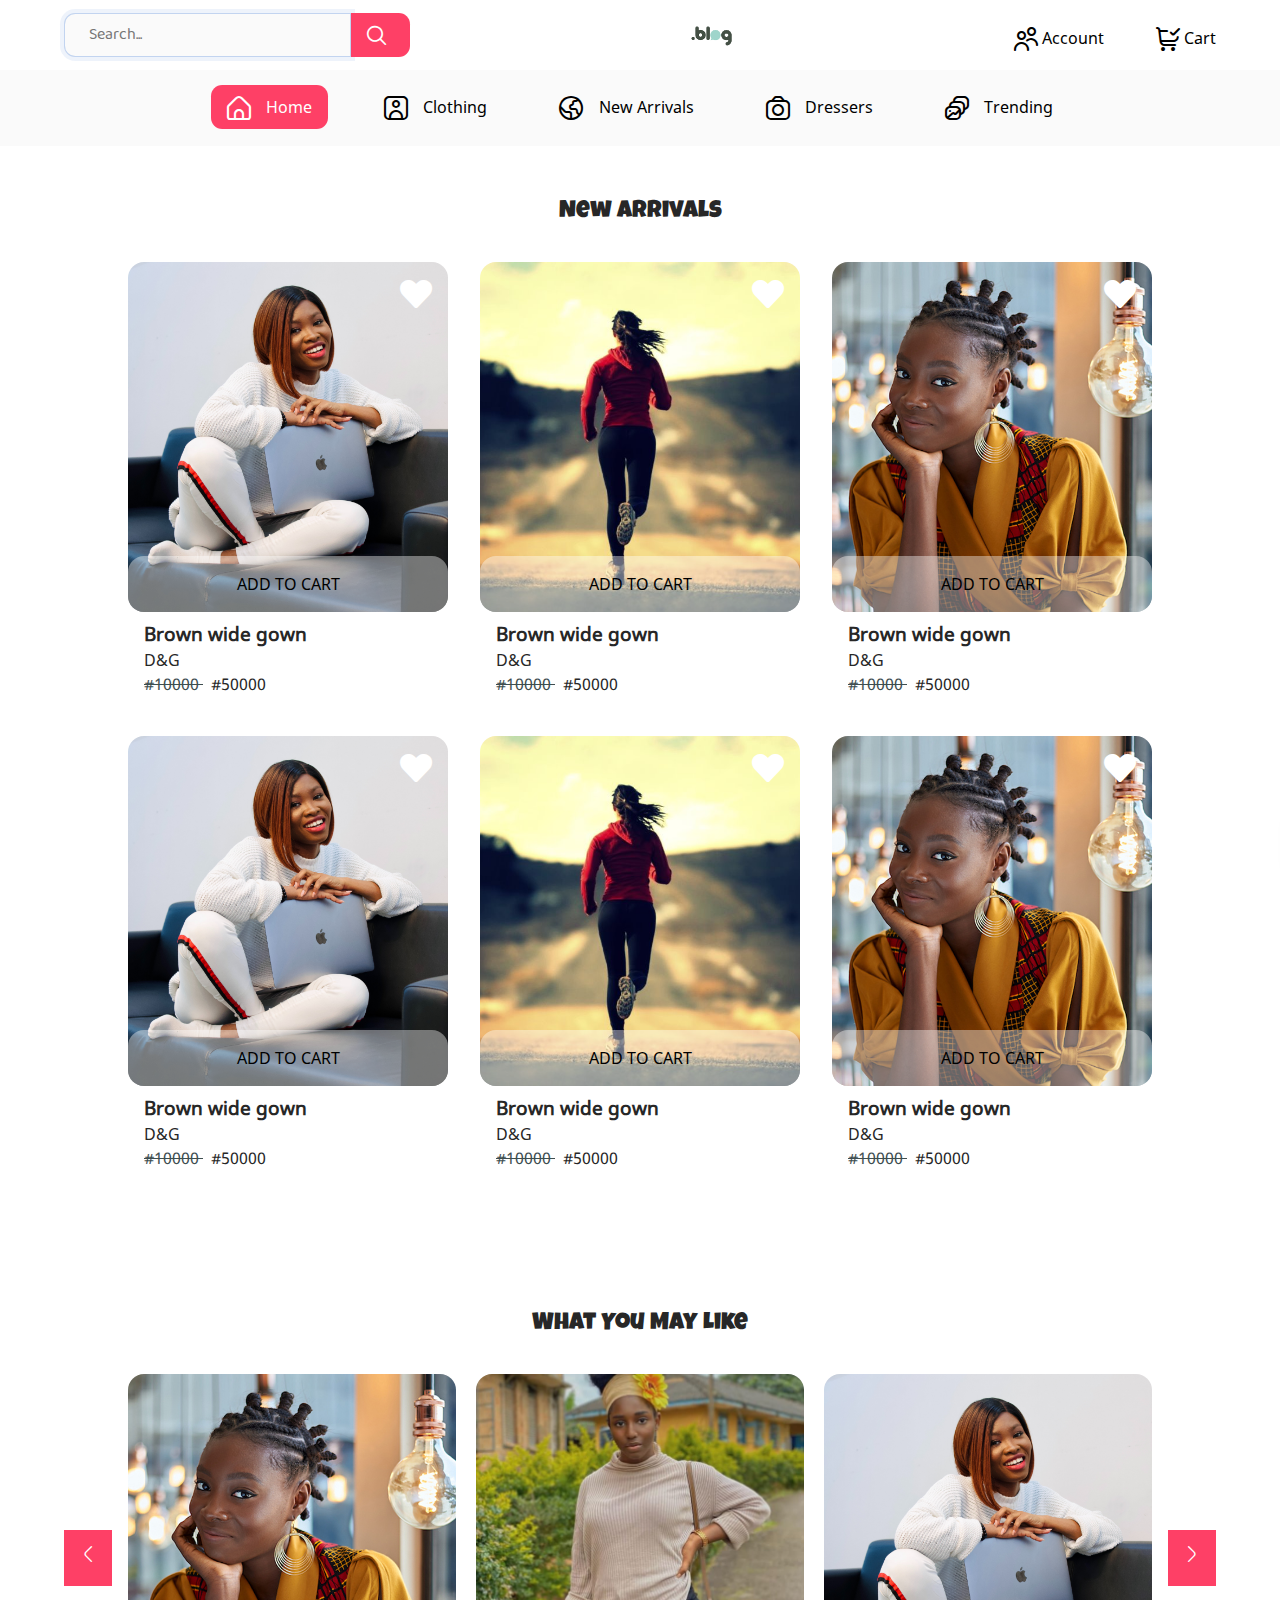
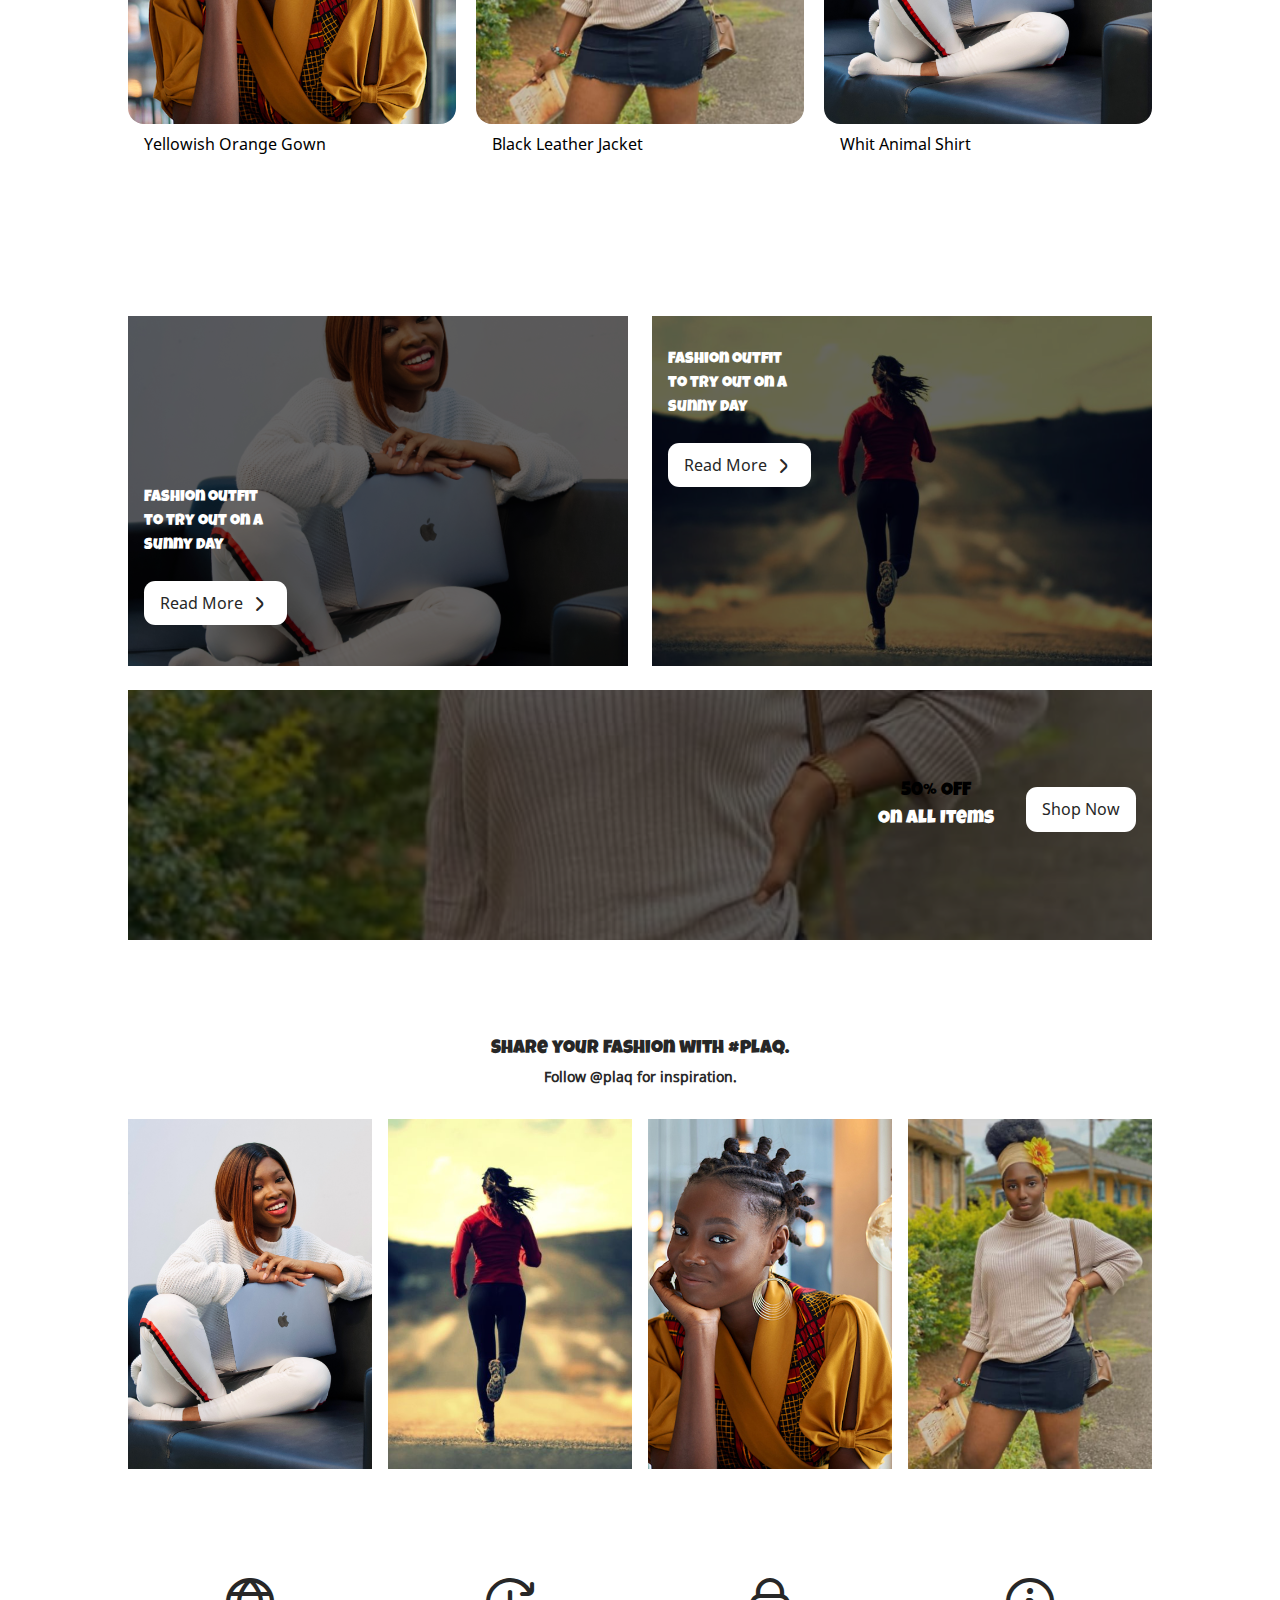
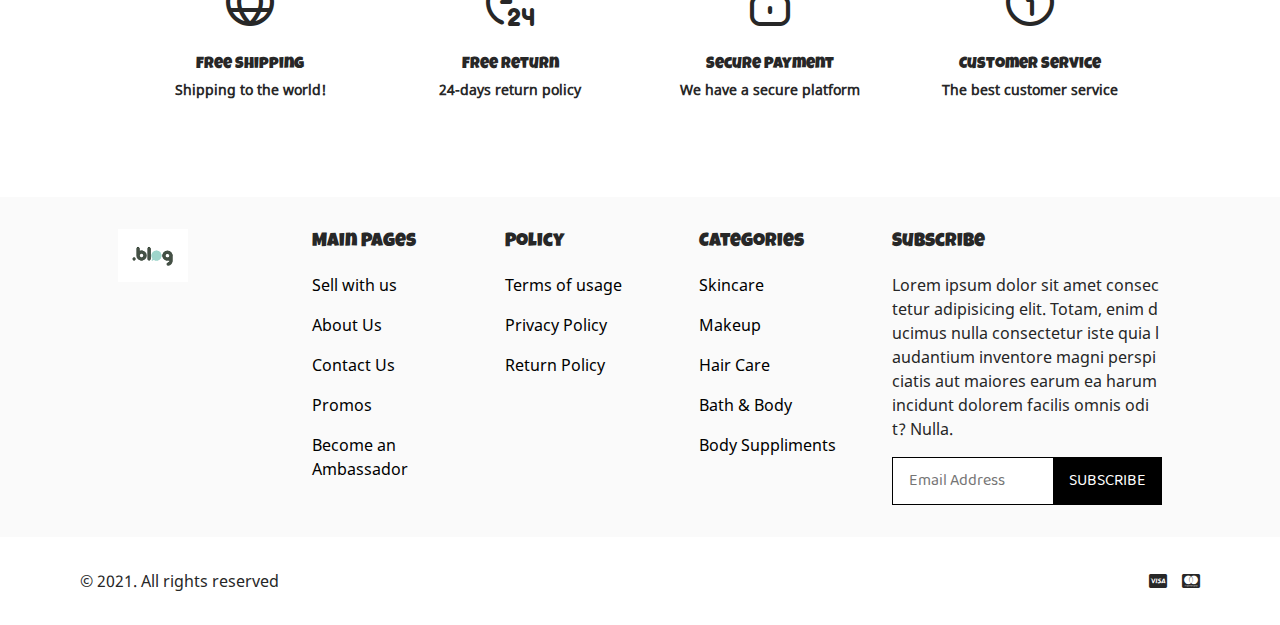
==== index.html @ 94a2403a "Initial commit" ====
<!DOCTYPE html>
<html lang="en">
<head>
    <meta charset="UTF-8">
    <meta http-equiv="X-UA-Compatible" content="IE=edge">
    <meta name="viewport" content="width=device-width, initial-scale=1.0">
    <meta name="description" content="Plaq E-Commerce Template">
    <meta name="author" content="Wisdom Ojimah">
    <title>Plaq | Home</title>
    <link rel="shortcut icon" href="assets/img/logo.png" type="image/x-icon">

    <!-- Preload stylesheets and scripts -->
    <link rel="preload" href="assets/css/main.css" as="style">
    <link rel="preload" href="assets/css/style.css" as="style">
    <link rel="preload" href="assets/css/fonts.css" as="style">
    <link rel="preload" href="assets/icons/uicons.css" as="style">
    <link rel="preload" href="assets/icons/all.min.css" as="style">
    <link rel="preload" href="assets/js/main.js" as="script">


    <!-- Actual stylehseet -->
    <link rel="stylesheet" href="assets/css/main.css">

</head>
<body class="bg-white">

    <!-- Header Section -->
    <header class="flex flex-column sticky bg-white">

        <div class="top-header flex justify-between align-center bg-white">

            <form class="search-container absolute flex" action="GET">

                <input class="search-input input-focus bg-light-grey" type="text" placeholder="Search..." name="search" autofocus>

                <button class="search-btn white submit-btn" type="submit" aria-label="Search button">
                    <i class="fr fi-rr-search relative"></i>
                </button>

            </form>

            <img class="logo" src="assets/img/logo.png" alt="Logo" width="70" height="auto">

            <div>

                <a class="top-nav-link-icon" href="account.html" aria-label="Login to one's account">
                    <i class="fr fi-rr-users relative"></i>
                    Account
                </a>

                <a href="cart.html" aria-label="Check what is in cart">
                    <i class="fr fi-rr-shopping-cart-check relative"></i>
                    Cart
                </a>

            </div>

        </div>

        <div class="nav-content-container flex flex-column relative bg-light-grey">

            <div class="nav-togglers sticky flex align-center justify-between">

                <a class="search-toggle" href="javascript:void(0)" aria-label="Search bar toggler">
                    <i class="fr fi-rr-search relative"></i>
                </a>

                <a class="nav-toggle-btn" href="javascript:void(0)" aria-label="navbar toggler">
                    <span class="nav-toggle relative"></span>
                </a>

            </div>

            <div class="nav-content bg-white fixed">
            
                <nav>

                    <ul class="nav-links flex flex-column">

                        <li class="nav-item">
                            <a class="nav-link active border-7 btn" href="">
                                <i class="fr fi-rr-home relative nav-link-icon"></i>
                                Home
                            </a>
                        </li>

                        <li class="nav-item">
                            <a class="nav-link border-7 btn" href="">
                                <i class="fr fi-rr-portrait relative nav-link-icon"></i>
                                Clothing
                            </a>
                        </li>


                        <li class="nav-item">
                            <a class="nav-link border-7 btn" href="">
                                <i class="fr fi-rr-world relative nav-link-icon"></i>
                                New Arrivals
                            </a>
                        </li>

                        <li class="nav-item">
                            <a class="nav-link border-7 btn" href="">
                                <i class="fr fi-rr-camera relative nav-link-icon"></i>
                                Dressers
                            </a>
                        </li>

                        <li class="nav-item">
                            <a class="nav-link border-7 btn" href="">
                                <i class="fr fi-rr-gallery relative nav-link-icon"></i>
                                Trending
                            </a>
                        </li>

                    </ul>

                </nav>

            </div>

        </div>

    </header>


    <main>

        <!-- New Arrivals -->
        <section class="new-arivals container">

            <h2 class="text-center header">
                New Arrivals
            </h2>

            <div class="new-arrivals-grid grid">

                <div class="arrivals relative">

                    <div>
                        <i class="fas fa-heart arrivals-heart absolute white"></i>
                        <img class="arrivals-image border-1" src="assets/img/faq-image.png" alt="Arrivals" width="100%" height="350">
                    </div>

                    <div class="transparent-white absolute text-center border-1 arrivals-add-to-cart">
                        <a href="">
                            ADD TO CART
                        </a>
                    </div>

                    <div class="arrivals-text">

                        <h3>
                            Brown wide gown
                        </h3>

                        <p>
                            D&G
                        </p>

                        <P>
                            <span class="old-price">
                                #10000
                            </span>
                            #50000
                        </P>

                    </div>

                </div>

                <div class="arrivals relative">

                    <div>
                        <i class="fas fa-heart arrivals-heart absolute white"></i>
                        <img class="arrivals-image border-1" src="assets/img/jogging-800.jpg" alt="Arrivals" width="100%" height="350">
                    </div>

                    <div class="transparent-white absolute text-center border-1 arrivals-add-to-cart">
                        <a href="">
                            ADD TO CART
                        </a>
                    </div>

                    <div class="arrivals-text">

                        <h3>
                            Brown wide gown
                        </h3>

                        <p>
                            D&G
                        </p>

                        <P>
                            <span class="old-price">
                                #10000
                            </span>
                            #50000
                        </P>

                    </div>

                </div>

                <div class="arrivals relative">

                    <div>
                        <i class="fas fa-heart arrivals-heart absolute white"></i>
                        <img class="arrivals-image border-1" src="assets/img/slideshow.jpg" alt="Arrivals" width="100%" height="350">
                    </div>

                    <div class="transparent-white absolute text-center border-1 arrivals-add-to-cart">
                        <a href="">
                            ADD TO CART
                        </a>
                    </div>

                    <div class="arrivals-text">

                        <h3>
                            Brown wide gown
                        </h3>

                        <p>
                            D&G
                        </p>

                        <P>
                            <span class="old-price">
                                #10000
                            </span>
                            #50000
                        </P>

                    </div>

                </div>

                <div class="arrivals relative">

                    <div>
                        <i class="fas fa-heart arrivals-heart absolute white"></i>
                        <img class="arrivals-image border-1" src="assets/img/faq-image.png" alt="Arrivals" width="100%" height="350">
                    </div>

                    <div class="transparent-white absolute text-center border-1 arrivals-add-to-cart">
                        <a href="">
                            ADD TO CART
                        </a>
                    </div>

                    <div class="arrivals-text">

                        <h3>
                            Brown wide gown
                        </h3>

                        <p>
                            D&G
                        </p>

                        <P>
                            <span class="old-price">
                                #10000
                            </span>
                            #50000
                        </P>

                    </div>

                </div>

                <div class="arrivals relative">

                    <div>
                        <i class="fas fa-heart arrivals-heart absolute white"></i>
                        <img class="arrivals-image border-1" src="assets/img/jogging-800.jpg" alt="Arrivals" width="100%" height="350">
                    </div>

                    <div class="transparent-white absolute text-center border-1 arrivals-add-to-cart">
                        <a href="">
                            ADD TO CART
                        </a>
                    </div>

                    <div class="arrivals-text">

                        <h3>
                            Brown wide gown
                        </h3>

                        <p>
                            D&G
                        </p>

                        <P>
                            <span class="old-price">
                                #10000
                            </span>
                            #50000
                        </P>

                    </div>

                </div>

                <div class="arrivals relative">

                    <div>
                        <i class="fas fa-heart arrivals-heart absolute white"></i>
                        <img class="arrivals-image border-1" src="assets/img/slideshow.jpg" alt="Arrivals" width="100%" height="350">
                    </div>

                    <div class="transparent-white absolute text-center border-1 arrivals-add-to-cart">
                        <a href="">
                            ADD TO CART
                        </a>
                    </div>

                    <div class="arrivals-text">

                        <h3>
                            Brown wide gown
                        </h3>

                        <p>
                            D&G
                        </p>

                        <P>
                            <span class="old-price">
                                #10000
                            </span>
                            #50000
                        </P>

                    </div>

                </div>

            </div>

        </section>


        <!-- What You May Like -->
        <section class="what-you-may-like-container relative">

            <button class="what-you-like-btn absolute left active" aria-label="What you may like scroll buttons">
                <i class="fi fi-rr-angle-left"></i>
            </button>

            <button class="what-you-like-btn absolute right active" aria-label="What you may like scroll buttons">
                <i class="fi fi-rr-angle-right"></i>
            </button>

            <div class="what-you-like">


                <h2 class="text-center header">
                    What You May Like
                </h2>


                <div class="what-you-like-grid flex justify-between align-center">

                    <div class="what-you-like-card">

                        <img class="what-you-may-like-image border-1" src="assets/img/slideshow.jpg" alt="What you may like" width="100%" height="350">
                        
                        <p>
                            <a href="">
                                Yellowish Orange Gown
                            </a>
                        </p>

                    </div>

                    <div class="what-you-like-card">

                        <img class="what-you-may-like-image border-1" src="assets/img/122897147_787767158684970_9108500850034584037_n.jpg" alt="What you may like" width="100%" height="350">
                        
                        <p>
                            <a href="">
                                Black Leather Jacket
                            </a>
                        </p>

                    </div>

                    <div class="what-you-like-card">

                        <img class="what-you-may-like-image border-1" src="assets/img/faq-image.png" alt="What you may like" width="100%" height="350">
                        
                        <p>
                            <a href="">
                                Whit Animal Shirt
                            </a>
                        </p>

                    </div>

                    <div class="what-you-like-card">

                        <img class="what-you-may-like-image border-1" src="assets/img/jogging-800.jpg" alt="What you may like" width="100%" height="350">
                        
                        <p>
                            <a href="">
                                Yellow Check Gown
                            </a>
                        </p>

                    </div>

                    <div class="what-you-like-card">

                        <img class="what-you-may-like-image border-1" src="assets/img/slideshow.jpg" alt="What you may like" width="100%" height="350">
                        
                        <p>
                            <a href="">
                                Yellowish Orange Gown
                            </a>
                        </p>

                    </div>

                    <div class="what-you-like-card">

                        <img class="what-you-may-like-image border-1" src="assets/img/122897147_787767158684970_9108500850034584037_n.jpg" alt="What you may like" width="100%" height="350">
                        
                        <p>
                            <a href="">
                                Black Leather Jacket
                            </a>
                        </p>

                    </div>

                    <div class="what-you-like-card">

                        <img class="what-you-may-like-image border-1" src="assets/img/faq-image.png" alt="What you may like" width="100%" height="350">
                        
                        <p>
                            <a href="">
                                Whit Animal Shirt
                            </a>
                        </p>

                    </div>

                    <div class="what-you-like-card">

                        <img class="what-you-may-like-image border-1" src="assets/img/jogging-800.jpg" alt="What you may like" width="100%" height="350">
                        
                        <p>
                            <a href="">
                                Yellow Check Gown
                            </a>
                        </p>

                    </div>

                </div>

            </div>


        </section>


        <!-- Fashion Outfit -->
        <section class="fashion-outfit container grid">

            <div class="fashion-outfit-one relative">

                <div class="fashion-outfit-text-one absolute">

                    <h4 class="header white">
                        Fashion outfit <br>
                        to try out on a <br>
                        sunny day
                    </h4>

                    <p>
                        <a class="bg-white btn border-7" href="">
                            Read More <i class="fr fi-rr-angle-small-right relative"></i>
                        </a>
                    </p>

                </div>

            </div>

            <div class="fashion-outfit-two relative">

                <div class="fashion-outfit-text-two absolute">

                    <h4 class="header white">
                        Fashion outfit <br>
                        to try out on a <br>
                        sunny day
                    </h4>

                    <p>
                        <a class="bg-white btn border-7" href="">
                            Read More <i class="fr fi-rr-angle-small-right relative"></i>
                        </a>
                    </p>

                </div>

            </div>

            <div class="fashion-outfit-three relative">

                <div class="fashion-outfit-text-three absolute flex align-center justify-between">

                    <h3 class="header text-center">
                        50% OFF <br>
                        <span class="white">
                            On All Items
                        </span>
                    </h3>

                    <p>
                        <a class="bg-white btn border-7" href="">
                            Shop Now
                        </a>
                    </p>

                </div>

            </div>

        </section>

        <!-- Share Fashion With Plaq -->
        <section class="share-fashion container">

            <h3 class="text-center header">
                Share your fashion with #plaq.
            </h3>
            <p class="text-center sub-header">
                Follow @plaq for inspiration.
            </p>

            <div class="share-fashion-grid grid">

                <img class="share-fashion-image" src="assets/img/faq-image.png" alt="Share Fashion" width="100%" height="350">

                <img class="share-fashion-image" src="assets/img/jogging-800.jpg" alt="Share Fashion" width="100%" height="350">

                <img class="share-fashion-image" src="assets/img/slideshow.jpg" alt="Share Fashion" width="100%" height="350">

                <img class="share-fashion-image" src="assets/img/122897147_787767158684970_9108500850034584037_n.jpg" alt="Share Fashion" width="100%" height="350">

            </div>

        </section>


        <!-- Service Features -->
        <section class="service-features-grid container place-center grid">

            <div class="text-center">

                <i class="fr fi-rr-globe service-feature-icon relative"></i>
                <h4 class="text-center header">
                    Free Shipping
                </h4>
                <p class="sub-header">
                    Shipping to the world!
                </p>

            </div>

            <div class="text-center">

                <i class="fr fi-rr-time-twenty-four service-feature-icon relative"></i>
                <h4 class="text-center header">
                    Free Return
                </h4>
                <p class="sub-header">
                    24-days return policy
                </p>

            </div>

            <div class="text-center">

                <i class="fr fi-rr-lock service-feature-icon relative"></i>
                <h4 class="text-center header">
                    Secure Payment
                </h4>
                <p class="sub-header">
                    We have a secure platform
                </p>

            </div>

            <div class="text-center">

                <i class="fr fi-rr-info service-feature-icon relative"></i>
                <h4 class="text-center header">
                    Customer Service
                </h4>
                <p class="sub-header">
                    The best customer service
                </p>

            </div>

        </section>

    </main>


    <!-- Footer -->
    <footer class="bg-light-grey">

        <div class="footer-container grid justify-between">

            <img class="logo" src="assets/img/logo.png" alt="Logo" width="70" height="auto">

            <div>

                <h3 class="header footer-header">
                    Main Pages
                </h3>

                <a class="footer-links" href="">
                    Sell with us
                </a>

                <a class="footer-links" href="">
                    About Us
                </a>

                <a class="footer-links" href="">
                    Contact Us
                </a>

                <a class="footer-links" href="">
                    Promos
                </a>

                <a class="footer-links" href="">
                    Become an Ambassador
                </a>

            </div>

            <div>

                <h3 class="header footer-header">
                    Policy
                </h3>

                <a class="footer-links" href="">
                    Terms of usage
                </a>

                <a class="footer-links" href="">
                    Privacy Policy
                </a>

                <a class="footer-links" href="">
                    Return Policy
                </a>

            </div>

            <div>

                <h3 class="header footer-header">
                    Categories
                </h3>

                <a class="footer-links" href="">
                    Skincare
                </a>

                <a class="footer-links" href="">
                    Makeup
                </a>

                <a class="footer-links" href="">
                    Hair Care
                </a>

                <a class="footer-links" href="">
                    Bath & Body
                </a>

                <a class="footer-links" href="">
                    Body Suppliments
                </a>

            </div>

            <div class="subscribe-to-news-letter">

                <h3 class="header footer-header">
                    Subscribe
                </h3>

                <p class="footer-text">
                    Lorem ipsum dolor sit amet consectetur adipisicing elit. Totam, enim ducimus nulla consectetur iste quia laudantium inventore magni perspiciatis aut maiores earum ea harum incidunt dolorem facilis omnis odit? Nulla.
                </p>

                <form class="flex" action="" method="get">

                    <input class="footer-form-input btn bg-white" type="email" placeholder="Email Address">

                    <button class="footer-submit-btn white btn" type="submit">
                        SUBSCRIBE
                    </button>

                </form>

            </div>

        </div>

        <div class="copyright bg-white flex justify-between align-center">

            <span>
                &copy; 2021. All rights reserved
            </span>

            <span>
                <i class="fab fa-cc-visa nav-link-icon"></i>
                <i class="fab fa-cc-mastercard"></i>
            </span>

        </div>

    </footer>


    <a class="to-top btn bg-white fixed border-7" href="javascript:void(0)" aria-label="Scroll to top button">
        <i class="fr fi-rr-angle-up"></i>
    </a>


     <!-- Stylesheets and scripts -->
    <link rel="stylesheet" href="assets/css/style.css">
    <link rel="stylesheet" href="assets/css/fonts.css">
    <link rel="stylesheet" href="assets/icons/uicons.css">
    <link rel="stylesheet" href="assets/icons/all.min.css">

    <script src="assets/js/main.js" defer></script>

</body>
</html>
---- assets/css/main.css ----
:root {
    --main-black: #272727;
    --black: #000000;
    --white: #ffffff;
    --light-grey: #fAfAfA;
    --luckiest-guy: 'Luckiest Guy';
    --noto-sans: 'Noto Sans';
    --baloo-2: 'Baloo 2';
    --transparent-white: rgba(255, 255, 255, .4)
}

*,
::before,
::after,
h1,
h2,
h3,
h4,
h5,
h6 {
    margin: 0;
    line-height: 1.5;
}

*,
::before,
::after,
.footer-text,
.arrivals-text p {
    padding: 0;
    scroll-behavior: smooth;
}

body {
    font-family: var(--noto-sans);
    font-size: 100%;
    font-weight: 300;
    -webkit-font-smoothing: antialiased;
}

header {
    top: 0;
}

header a:not(.active):not(.search-toggle):hover,
.footer-links:hover {
    color: #fe4066;
}

a {
    text-decoration: none;
    font-weight: 500;
}

a,
.fashion-outfit-three .header {
    color: var(--black);
}

p {
    padding-top: .5rem;
    word-break: break-all;
}

img {
    -o-object-fit: cover;
    -o-object-position: center;
    object-fit: cover;
    object-position: center;
}

input,
button,
textarea {
    border: none;
    outline: none;
    font-family: var(--baloo-2);
    font-size: 100%;
}

button {
    cursor: pointer;
}

.footer-container,
.nav-content,
.copyright {
    padding: 2rem 1rem;
}

.logo {
    width: 70px;
}

.btn {
    padding: .7rem 1rem;
}

.input-focus:focus {
    border: 1px solid rgba(138 173 229 / 50%);
    box-shadow: 0px 0px 0px 4px rgb(138 173 229 / 15%);
}

.fr {
    top: .8vh;
    font-size: 1.5rem;
}

.header {
    font-family: var(--luckiest-guy);
    font-weight: 100;
}

.sticky {
    position: -webkit-sticky;
    position: sticky;
    z-index: 1024;
}

.relative {
    position: relative;
}

.fixed {
    position: fixed;
}

.absolute,
.nav-toggle::before,
.nav-toggle::after {
    position: absolute;
}

.flex {
    display: flex;
}

.grid {
    display: grid;
}

.align-center {
    align-items: center;
}

.flex-column {
    flex-direction: column;
}

.justify-between {
    justify-content: space-between;
}

.place-center {
    place-items: center;
}

.text-center {
    text-align: center;
}

.border-7 {
    border-radius: .7rem;
}

.border-1,
.what-you-like-grid::-webkit-scrollbar-thumb,
.what-you-like-grid::-webkit-scrollbar-track {
    border-radius: 1rem;
}

.round {
    border-radius: 50%;
}

.bg-white {
    background-color: var(--white);
    color: var(--main-black);
}

.bg-light-grey,
.what-you-like-grid::-webkit-scrollbar-track {
    background-color: var(--light-grey);
}

.transparent-white {
    background-color: var(--transparent-white);
    color: var(--main-black);
}

.black {
    color: var(--main-black);
}

.white,
.active {
    color: var(--white);
}

.transparent-white-bg {
    background-color: var(--transparent-white);
    color: var(--main-black);
}

.old-price {
    color: #3e4e50;
    text-decoration: line-through;
    padding-right: .5rem;
}

.sub-header {
    padding-top: .1rem;
    font-size: .9rem;
    font-weight: 700;
}

.active,
.submit-btn,
.what-you-like-grid::-webkit-scrollbar-thumb {
    background-color: #fe4066;
}

.top-header,
.nav-togglers,
.arrivals-text {
    padding: .5rem 1rem;
}

.search-container {
    width: 90%;
    left: 6%;
    top: 5.7rem;
    transform: translateY(-10rem);
    z-index: 1024;
}

.show-search-container {
    transform: translateY(2.5rem);
}

.search-input {
    border-top-left-radius: .7rem;
    border-bottom-left-radius: .7rem;
    padding: .5rem 1.5rem;
}

.search-btn {
    border-top-right-radius: .7rem;
    border-bottom-right-radius: .7rem;
    padding: .5rem 1.5rem .5rem 1rem;
}

.search-btn .fr {
    top: .6vh;
    font-size: 1.2rem;
}

.top-nav-link-icon {
    margin-right: 1rem;
}

.nav-toggle-btn {
	padding: 1rem 0;
}

.nav-toggle,
.nav-toggle::before,
.nav-toggle::after {
    width: 40px;
    background-color: var(--main-black);
    height: 1px;
}

.nav-toggle,
.nav-toggle::before,
.nav-toggle::after,
.nav-link,
img,
.service-feature-icon,
.footer-links {
    display: block;
}

.nav-toggle::before,
.nav-toggle::after {
    content: '';
    width: 30px;
    left: 5px;
}

.nav-toggle::before {
    top: -.5rem;
}

.nav-toggle::after {
    top: .5rem;
}

.nav-toggle-close .nav-toggle {
    background-color: transparent;
}

.nav-toggle-close .nav-toggle::before,
.nav-toggle-close .nav-toggle::after {
    top: 0;
	left: 0;
    width: 40px;
    transform: rotate(45deg);
}

.nav-toggle-close .nav-toggle::before {
    transform: rotate(-45deg);
}

.nav-content {
    width: calc(80% - 2rem);
    height: 100vh;
    top: 7.6rem;
    transform-origin: 0 0;
    transform: translateX(-100%);
}

.nav-content,
.nav-toggle::before,
.nav-toggle::after,
.search-container,
.to-top {
    transition: .5s;
}

.nav-item {
    list-style-type: none;
}

.nav-item:not(:last-child),
.service-feature-icon,
.footer-links:not(:last-child),
.footer-header,
.footer-text {
    margin-bottom: 1rem;
}

.nav-link-icon {
    margin-right: .7rem;
}


.container {
    margin: 3rem 1rem 6rem 1rem;
}

.new-arrivals-grid,
.what-you-like-card,
.share-fashion-grid {
    margin-top: 2rem;
}

.new-arrivals-grid,
.what-you-like-card,
.share-fashion-grid {
    margin-bottom: 2rem;
}

.new-arrivals-grid {
    row-gap: 2rem;
}

.arrivals-heart {
    font-size: 2rem;
    right: 1rem;
    top: .5rem;
}

.arrivals-image,
.search-input,
.what-you-like-image,
.share-fashion-image,
.footer-form-input {
    width: 100%;
}

.arrivals-image,
.what-you-like-image,
.share-fashion-image {
    height: 350px;
}

.arrivals-add-to-cart {
    width: calc(100% - 2rem);
    bottom: calc(100% - 350px);
}

.what-you-like {
    width: 90%;
    margin: 10% auto;
}

.what-you-like-grid {
    gap: 5%;
    overflow: auto;
    scrollbar-width: thin;
    scrollbar-color: #fe4066 var(--light-grey);
    -ms-overflow-style: none;
}

.what-you-like-grid::-webkit-scrollbar {
    width: 1%;
    height: 15px;
}

.what-you-like-btn,
.arrivals-add-to-cart {
    padding: 1rem;
}

.what-you-like-btn {
    top: 14rem;
    z-index: 1;
}

.what-you-like-btn.right {
    right: 1.5%;
}

.what-you-like-btn.left {
    left: 1.5%;
}

.what-you-like-card {
    min-width: 100%;
}

.what-you-like-card p {
    padding-left: 1rem;
}

.fashion-outfit,
.share-fashion-grid,
.service-features-grid,
.footer-container {
    gap: 2rem;
}

.fashion-outfit-one {
    background-image: url(../img/faq-image.png);
}

.fashion-outfit-one,
.fashion-outfit-two,
.fashion-outfit-three {
    background-size: cover;
    background-position: center center;
    background-repeat: no-repeat;
    background-color: rgba(0, 0, 0, .6);
    background-blend-mode: multiply;
}

.fashion-outfit-one,
.fashion-outfit-two {
    height: 300px;
}

.fashion-outfit-text-one,
.fashion-outfit-text-two {
    bottom: 3rem;
    left: 1rem;
}

.fashion-outfit-text-one p,
.fashion-outfit-text-two p {
    margin-top: 1rem;
}

.fashion-outfit-two {
    background-image: url(../img/jogging-800.jpg);
}

.fashion-outfit-text-two {
    top: 2rem;
}

.fashion-outfit-three {
    height: 200px;
    background-image: url(../img/122897147_787767158684970_9108500850034584037_n.jpg);
}

.fashion-outfit-text-three {
    right: 1rem;
    top: 50%;
}

.fashion-outfit-three .header {
    margin-right: 2rem;
}

.service-feature-icon {
    font-size: 3rem;
}

.footer-form-input {
    border: 1px solid var(--black);
    border-right: none;
}

.footer-submit-btn {
    background-color: var(--black);
}

.footer-submit-btn:hover {
    background-color: #272727;
}

.to-top {
    right: 1rem;
    bottom: 2rem;
    box-shadow: 5px 6px 20px 0 rgba(0 0 0 / 20%);
    transform: translateX(150%);
    z-index: 1024;
}

.show-to-top,
.nav-content-show {
    transform: translateX(0);
}
---- assets/css/style.css ----
@media only screen and (min-width: 375px) {

    .container {
        margin-left: 1.5rem;
        margin-right: 1.5rem;
    }

    .top-header,
    .nav-togglers,
    .footer-container,
    .copyright {
        padding-left: 1.5rem;
        padding-right: 1.5rem;
    }

}

@media only screen and (min-width: 450px) {

    .nav-content {
        width: calc(70% - 2rem);
    }

    .container {
        margin-left: 2rem;
        margin-right: 2rem;
    }

    .top-header,
    .nav-togglers,
    .footer-container,
    .copyright {
        padding-left: 2rem;
        padding-right: 2rem;
    }

}

@media only screen and (min-width: 500px) {

    .nav-content {
        width: calc(65% - 2rem);
    }

    .container {
        margin-left: 2.5rem;
        margin-right: 2.5rem;
    }

    .service-features-grid {
        margin-left: 0;
        margin-right: 0;
        grid-template-columns: repeat(2, 1fr);
        row-gap: 2rem;
    }

    .top-header,
    .nav-togglers,
    .footer-container,
    .copyright {
        padding-left: 2.5rem;
        padding-right: 2.5rem;
    }

}

@media only screen and (min-width: 550px) {

    .nav-content {
        width: calc(60% - 2rem);
    }

    .container {
        margin-left: 3rem;
        margin-right: 3rem;
    }

    .top-header,
    .nav-togglers {
        padding-left: 3rem;
        padding-right: 3rem;
    }

}

@media only screen and (min-width: 600px) {

    .nav-content {
        width: calc(55% - 2rem);
    }

    .container {
        margin-left: 3%;
        margin-right: 3%;
    }

    .new-arrivals-grid,
    .share-fashion-grid {
        grid-template-columns: repeat(2, 1fr);
        gap: 1rem;
    }

    .what-you-like {
        width: 80%;
        margin-left: auto;
        margin-right: auto;
    }

}

@media only screen and (min-width: 650px) {

    .nav-content {
        width: calc(50% - 2rem);
    }

}

@media only screen and (min-width: 700px) {

    .nav-content {
        width: calc(45% - 2rem);
    }

    .what-you-like {
        width: 85%;
    }

    .footer-container,
    .copyright {
        padding-left: 5rem;
        padding-right: 5rem;
    }

}

@media only screen and (min-width: 768px) {

    .what-you-like-grid {
        gap: 2%;
    }

    .what-you-like-btn.right {
        right: 1%;
    }

    .what-you-like-btn.left {
        left: 1%;
    }

    .what-you-like-card {
        min-width: 49%;
    }

    .fashion-outfit {
        grid-template-areas: "one two"
                             "three three";
        gap: 1.5rem;
    }

    .fashion-outfit-one {
        grid-area: one;
    }

    .fashion-outfit-one,
    .fashion-outfit-two {
        height: 350px;
    }

    .fashion-outfit-two {
        grid-area: two;
    }

    .fashion-outfit-three {
        grid-area: three;
        height: 250px;
    }

    .fashion-outfit-text-three {
        top: 35%;
    }

}

@media only screen and (min-width: 1024px) {
    
    .nav-togglers {
        display: none;
    }

    .top-header {
        margin-left: 5%;
        margin-right: 5%;
    }

    .top-header,
    .nav-content {
        padding-left: 0;
        padding-right: 0;
    }

    .search-container {
        width: calc(100% - 70%);
        margin-left: 0;
    }

    .search-container,
    .nav-content {
        position: static;
        transform: translateY(0);
    }

    .top-nav-link-icon {
        margin-right: 3rem;
    }

    .nav-content-container {
        justify-content: space-between;
        padding-left: 5%;
        padding-right: 5%;
        padding-top: 1rem;
        padding-bottom: 1.5rem;
    }

    .nav-content-container,
    .nav-links {
        flex-direction: row;
        align-items: center;
    }

    .nav-content {
        width: 100%;
        height: auto;
        background-color: transparent;
        padding-top: 0;
        padding-bottom: 0;
    }

    .nav-item:not(:last-child) {
        margin: 0;
    }

    .nav-links {
        place-content: center;
        column-gap: 2.5rem;
    }

    .nav-link {
        display: initial;
    }

    .new-arivals,
    .what-you-like,
    .fashion-outfit,
    .service-features-grid,
    .subscribe-to-news-letter {
        width: 90%;
        margin-left: auto;
        margin-right: auto;
    }

    .new-arrivals-grid,
    .share-fashion-grid {
        gap: 2rem;
    }

    .service-features-grid {
        grid-template-columns: repeat(4, 1fr);
        gap: .5rem;
    }

    .footer-container {
        display: flex;
        flex-wrap: wrap;
    }

    .subscribe-to-news-letter {
        width: 80%;
        margin-top: 2rem;
    }


}

@media only screen and (min-width: 1200px) {
    
    .new-arivals,
    .what-you-like,
    .fashion-outfit,
    .share-fashion,
    .service-features-grid {
        width: 80%;
        margin-left: auto;
        margin-right: auto;
    }

    .new-arrivals-grid {
        grid-template-columns: repeat(3, 1fr);
    }

    .what-you-like-btn.right {
        right: 5%;
    }

    .what-you-like-btn.left {
        left: 5%;
    }

    .what-you-like-card {
        min-width: 32%;
    }

    .share-fashion-grid,
    .service-features-grid {
        grid-template-columns: repeat(4, 1fr);
        gap: 1rem;
    }

    .footer-container {
        display: grid;
        margin-left: 3%;
        margin-right: 3%;
        grid-template-columns: repeat(4, 3fr) 5fr;
    }

    .subscribe-to-news-letter {
        width: 100%;
        margin-top: 0;
    }

}
---- assets/css/fonts.css ----
@font-face {
    font-family: 'Baloo 2';
    src: url('../fonts/Baloo 2.ttf') format('truetype');
    font-display: swap;
}

@font-face {
    font-family: 'Luckiest Guy';
    src: url('../fonts/Luckiest Guy.ttf') format('truetype');
    font-display: swap;
}

@font-face {
    font-family: 'Noto Sans';
    src: url('../fonts/Noto Sans.ttf') format('truetype');
    font-display: swap;
}
---- assets/icons/uicons.css ----
@font-face {
    font-family: "uicons-regular-rounded";
    src: url("webfonts/uicons-regular-rounded.eot#iefix") format("embedded-opentype"),
url("webfonts/uicons-regular-rounded.woff2") format("woff2"),
url("webfonts/uicons-regular-rounded.woff") format("woff");
}

i[class^="fi-rr-"]:before, i[class*=" fi-rr-"]:before, span[class^="fi-rr-"]:before, span[class*="fi-rr-"]:before {
    font-family: uicons-regular-rounded !important;
    font-style: normal;
    font-weight: normal !important;
    font-variant: normal;
    text-transform: none;
    line-height: 1;
    -webkit-font-smoothing: antialiased;
    -moz-osx-font-smoothing: grayscale;
}

.fi-rr-add:before {
    content: "\f101";
}
.fi-rr-alarm-clock:before {
    content: "\f102";
}
.fi-rr-align-center:before {
    content: "\f103";
}
.fi-rr-align-justify:before {
    content: "\f104";
}
.fi-rr-align-left:before {
    content: "\f105";
}
.fi-rr-align-right:before {
    content: "\f106";
}
.fi-rr-ambulance:before {
    content: "\f107";
}
.fi-rr-angle-double-left:before {
    content: "\f108";
}
.fi-rr-angle-double-right:before {
    content: "\f109";
}
.fi-rr-angle-double-small-left:before {
    content: "\f10a";
}
.fi-rr-angle-double-small-right:before {
    content: "\f10b";
}
.fi-rr-angle-down:before {
    content: "\f10c";
}
.fi-rr-angle-left:before {
    content: "\f10d";
}
.fi-rr-angle-right:before {
    content: "\f10e";
}
.fi-rr-angle-small-down:before {
    content: "\f10f";
}
.fi-rr-angle-small-left:before {
    content: "\f110";
}
.fi-rr-angle-small-right:before {
    content: "\f111";
}
.fi-rr-angle-small-up:before {
    content: "\f112";
}
.fi-rr-angle-up:before {
    content: "\f113";
}
.fi-rr-apps-add:before {
    content: "\f114";
}
.fi-rr-apps-delete:before {
    content: "\f115";
}
.fi-rr-apps-sort:before {
    content: "\f116";
}
.fi-rr-apps:before {
    content: "\f117";
}
.fi-rr-archive:before {
    content: "\f118";
}
.fi-rr-arrow-down:before {
    content: "\f119";
}
.fi-rr-arrow-left:before {
    content: "\f11a";
}
.fi-rr-arrow-right:before {
    content: "\f11b";
}
.fi-rr-arrow-small-down:before {
    content: "\f11c";
}
.fi-rr-arrow-small-left:before {
    content: "\f11d";
}
.fi-rr-arrow-small-right:before {
    content: "\f11e";
}
.fi-rr-arrow-small-up:before {
    content: "\f11f";
}
.fi-rr-arrow-up:before {
    content: "\f120";
}
.fi-rr-asterisk:before {
    content: "\f121";
}
.fi-rr-backpack:before {
    content: "\f122";
}
.fi-rr-badge:before {
    content: "\f123";
}
.fi-rr-ban:before {
    content: "\f124";
}
.fi-rr-band-aid:before {
    content: "\f125";
}
.fi-rr-bank:before {
    content: "\f126";
}
.fi-rr-barber-shop:before {
    content: "\f127";
}
.fi-rr-baseball:before {
    content: "\f128";
}
.fi-rr-basketball:before {
    content: "\f129";
}
.fi-rr-bell-ring:before {
    content: "\f12a";
}
.fi-rr-bell-school:before {
    content: "\f12b";
}
.fi-rr-bell:before {
    content: "\f12c";
}
.fi-rr-billiard:before {
    content: "\f12d";
}
.fi-rr-bold:before {
    content: "\f12e";
}
.fi-rr-book-alt:before {
    content: "\f12f";
}
.fi-rr-book:before {
    content: "\f130";
}
.fi-rr-bookmark:before {
    content: "\f131";
}
.fi-rr-bowling:before {
    content: "\f132";
}
.fi-rr-box-alt:before {
    content: "\f133";
}
.fi-rr-box:before {
    content: "\f134";
}
.fi-rr-briefcase:before {
    content: "\f135";
}
.fi-rr-broom:before {
    content: "\f136";
}
.fi-rr-browser:before {
    content: "\f137";
}
.fi-rr-brush:before {
    content: "\f138";
}
.fi-rr-bug:before {
    content: "\f139";
}
.fi-rr-building:before {
    content: "\f13a";
}
.fi-rr-bulb:before {
    content: "\f13b";
}
.fi-rr-calculator:before {
    content: "\f13c";
}
.fi-rr-calendar:before {
    content: "\f13d";
}
.fi-rr-camera:before {
    content: "\f13e";
}
.fi-rr-caret-down:before {
    content: "\f13f";
}
.fi-rr-caret-left:before {
    content: "\f140";
}
.fi-rr-caret-right:before {
    content: "\f141";
}
.fi-rr-caret-up:before {
    content: "\f142";
}
.fi-rr-check:before {
    content: "\f143";
}
.fi-rr-checkbox:before {
    content: "\f144";
}
.fi-rr-chess:before {
    content: "\f145";
}
.fi-rr-circle-small:before {
    content: "\f146";
}
.fi-rr-circle:before {
    content: "\f147";
}
.fi-rr-clip:before {
    content: "\f148";
}
.fi-rr-clock:before {
    content: "\f149";
}
.fi-rr-cloud-check:before {
    content: "\f14a";
}
.fi-rr-cloud-disabled:before {
    content: "\f14b";
}
.fi-rr-cloud-download:before {
    content: "\f14c";
}
.fi-rr-cloud-share:before {
    content: "\f14d";
}
.fi-rr-cloud-upload:before {
    content: "\f14e";
}
.fi-rr-cloud:before {
    content: "\f14f";
}
.fi-rr-comment-alt:before {
    content: "\f150";
}
.fi-rr-comment:before {
    content: "\f151";
}
.fi-rr-compress-alt:before {
    content: "\f152";
}
.fi-rr-compress:before {
    content: "\f153";
}
.fi-rr-computer:before {
    content: "\f154";
}
.fi-rr-cookie:before {
    content: "\f155";
}
.fi-rr-copy-alt:before {
    content: "\f156";
}
.fi-rr-copy:before {
    content: "\f157";
}
.fi-rr-copyright:before {
    content: "\f158";
}
.fi-rr-cream:before {
    content: "\f159";
}
.fi-rr-credit-card:before {
    content: "\f15a";
}
.fi-rr-cross-circle:before {
    content: "\f15b";
}
.fi-rr-cross-small:before {
    content: "\f15c";
}
.fi-rr-cross:before {
    content: "\f15d";
}
.fi-rr-crown:before {
    content: "\f15e";
}
.fi-rr-cursor-finger:before {
    content: "\f15f";
}
.fi-rr-cursor-plus:before {
    content: "\f160";
}
.fi-rr-cursor-text-alt:before {
    content: "\f161";
}
.fi-rr-cursor-text:before {
    content: "\f162";
}
.fi-rr-cursor:before {
    content: "\f163";
}
.fi-rr-dart:before {
    content: "\f164";
}
.fi-rr-dashboard:before {
    content: "\f165";
}
.fi-rr-data-transfer:before {
    content: "\f166";
}
.fi-rr-database:before {
    content: "\f167";
}
.fi-rr-delete:before {
    content: "\f168";
}
.fi-rr-diamond:before {
    content: "\f169";
}
.fi-rr-dice:before {
    content: "\f16a";
}
.fi-rr-diploma:before {
    content: "\f16b";
}
.fi-rr-disk:before {
    content: "\f16c";
}
.fi-rr-doctor:before {
    content: "\f16d";
}
.fi-rr-document-signed:before {
    content: "\f16e";
}
.fi-rr-document:before {
    content: "\f16f";
}
.fi-rr-dollar:before {
    content: "\f170";
}
.fi-rr-download:before {
    content: "\f171";
}
.fi-rr-duplicate:before {
    content: "\f172";
}
.fi-rr-e-learning:before {
    content: "\f173";
}
.fi-rr-earnings:before {
    content: "\f174";
}
.fi-rr-edit-alt:before {
    content: "\f175";
}
.fi-rr-edit:before {
    content: "\f176";
}
.fi-rr-envelope:before {
    content: "\f177";
}
.fi-rr-euro:before {
    content: "\f178";
}
.fi-rr-exclamation:before {
    content: "\f179";
}
.fi-rr-expand:before {
    content: "\f17a";
}
.fi-rr-eye-crossed:before {
    content: "\f17b";
}
.fi-rr-eye-dropper:before {
    content: "\f17c";
}
.fi-rr-eye:before {
    content: "\f17d";
}
.fi-rr-feather:before {
    content: "\f17e";
}
.fi-rr-file-add:before {
    content: "\f17f";
}
.fi-rr-file-ai:before {
    content: "\f180";
}
.fi-rr-file-check:before {
    content: "\f181";
}
.fi-rr-file-delete:before {
    content: "\f182";
}
.fi-rr-file-eps:before {
    content: "\f183";
}
.fi-rr-file-gif:before {
    content: "\f184";
}
.fi-rr-file-music:before {
    content: "\f185";
}
.fi-rr-file-psd:before {
    content: "\f186";
}
.fi-rr-file:before {
    content: "\f187";
}
.fi-rr-fill:before {
    content: "\f188";
}
.fi-rr-film:before {
    content: "\f189";
}
.fi-rr-filter:before {
    content: "\f18a";
}
.fi-rr-fingerprint:before {
    content: "\f18b";
}
.fi-rr-flag:before {
    content: "\f18c";
}
.fi-rr-flame:before {
    content: "\f18d";
}
.fi-rr-flip-horizontal:before {
    content: "\f18e";
}
.fi-rr-folder-add:before {
    content: "\f18f";
}
.fi-rr-folder:before {
    content: "\f190";
}
.fi-rr-following:before {
    content: "\f191";
}
.fi-rr-football:before {
    content: "\f192";
}
.fi-rr-form:before {
    content: "\f193";
}
.fi-rr-forward:before {
    content: "\f194";
}
.fi-rr-ftp:before {
    content: "\f195";
}
.fi-rr-gallery:before {
    content: "\f196";
}
.fi-rr-glasses:before {
    content: "\f197";
}
.fi-rr-globe-alt:before {
    content: "\f198";
}
.fi-rr-globe:before {
    content: "\f199";
}
.fi-rr-golf:before {
    content: "\f19a";
}
.fi-rr-graduation-cap:before {
    content: "\f19b";
}
.fi-rr-graphic-tablet:before {
    content: "\f19c";
}
.fi-rr-grid-alt:before {
    content: "\f19d";
}
.fi-rr-grid:before {
    content: "\f19e";
}
.fi-rr-gym:before {
    content: "\f19f";
}
.fi-rr-headphones:before {
    content: "\f1a0";
}
.fi-rr-headset:before {
    content: "\f1a1";
}
.fi-rr-heart:before {
    content: "\f1a2";
}
.fi-rr-home:before {
    content: "\f1a3";
}
.fi-rr-hourglass-end:before {
    content: "\f1a4";
}
.fi-rr-hourglass:before {
    content: "\f1a5";
}
.fi-rr-ice-skate:before {
    content: "\f1a6";
}
.fi-rr-id-badge:before {
    content: "\f1a7";
}
.fi-rr-inbox:before {
    content: "\f1a8";
}
.fi-rr-incognito:before {
    content: "\f1a9";
}
.fi-rr-indent:before {
    content: "\f1aa";
}
.fi-rr-infinity:before {
    content: "\f1ab";
}
.fi-rr-info:before {
    content: "\f1ac";
}
.fi-rr-interactive:before {
    content: "\f1ad";
}
.fi-rr-interlining:before {
    content: "\f1ae";
}
.fi-rr-interrogation:before {
    content: "\f1af";
}
.fi-rr-italic:before {
    content: "\f1b0";
}
.fi-rr-jpg:before {
    content: "\f1b1";
}
.fi-rr-key:before {
    content: "\f1b2";
}
.fi-rr-keyboard:before {
    content: "\f1b3";
}
.fi-rr-label:before {
    content: "\f1b4";
}
.fi-rr-laptop:before {
    content: "\f1b5";
}
.fi-rr-lasso:before {
    content: "\f1b6";
}
.fi-rr-layers:before {
    content: "\f1b7";
}
.fi-rr-layout-fluid:before {
    content: "\f1b8";
}
.fi-rr-letter-case:before {
    content: "\f1b9";
}
.fi-rr-life-ring:before {
    content: "\f1ba";
}
.fi-rr-line-width:before {
    content: "\f1bb";
}
.fi-rr-link:before {
    content: "\f1bc";
}
.fi-rr-lipstick:before {
    content: "\f1bd";
}
.fi-rr-list-check:before {
    content: "\f1be";
}
.fi-rr-list:before {
    content: "\f1bf";
}
.fi-rr-location-alt:before {
    content: "\f1c0";
}
.fi-rr-lock-alt:before {
    content: "\f1c1";
}
.fi-rr-lock:before {
    content: "\f1c2";
}
.fi-rr-magic-wand:before {
    content: "\f1c3";
}
.fi-rr-makeup-brush:before {
    content: "\f1c4";
}
.fi-rr-marker-time:before {
    content: "\f1c5";
}
.fi-rr-marker:before {
    content: "\f1c6";
}
.fi-rr-medicine:before {
    content: "\f1c7";
}
.fi-rr-megaphone:before {
    content: "\f1c8";
}
.fi-rr-menu-burger:before {
    content: "\f1c9";
}
.fi-rr-menu-dots-vertical:before {
    content: "\f1ca";
}
.fi-rr-menu-dots:before {
    content: "\f1cb";
}
.fi-rr-microphone:before {
    content: "\f1cc";
}
.fi-rr-minus-small:before {
    content: "\f1cd";
}
.fi-rr-minus:before {
    content: "\f1ce";
}
.fi-rr-mobile:before {
    content: "\f1cf";
}
.fi-rr-mode-landscape:before {
    content: "\f1d0";
}
.fi-rr-mode-portrait:before {
    content: "\f1d1";
}
.fi-rr-money:before {
    content: "\f1d2";
}
.fi-rr-mouse:before {
    content: "\f1d3";
}
.fi-rr-music-alt:before {
    content: "\f1d4";
}
.fi-rr-music:before {
    content: "\f1d5";
}
.fi-rr-network-cloud:before {
    content: "\f1d6";
}
.fi-rr-network:before {
    content: "\f1d7";
}
.fi-rr-notebook:before {
    content: "\f1d8";
}
.fi-rr-opacity:before {
    content: "\f1d9";
}
.fi-rr-package:before {
    content: "\f1da";
}
.fi-rr-paint-brush:before {
    content: "\f1db";
}
.fi-rr-palette:before {
    content: "\f1dc";
}
.fi-rr-paper-plane:before {
    content: "\f1dd";
}
.fi-rr-password:before {
    content: "\f1de";
}
.fi-rr-pause:before {
    content: "\f1df";
}
.fi-rr-pencil:before {
    content: "\f1e0";
}
.fi-rr-pharmacy:before {
    content: "\f1e1";
}
.fi-rr-physics:before {
    content: "\f1e2";
}
.fi-rr-picture:before {
    content: "\f1e3";
}
.fi-rr-ping-pong:before {
    content: "\f1e4";
}
.fi-rr-play-alt:before {
    content: "\f1e5";
}
.fi-rr-play:before {
    content: "\f1e6";
}
.fi-rr-playing-cards:before {
    content: "\f1e7";
}
.fi-rr-plus-small:before {
    content: "\f1e8";
}
.fi-rr-plus:before {
    content: "\f1e9";
}
.fi-rr-poker-chip:before {
    content: "\f1ea";
}
.fi-rr-portrait:before {
    content: "\f1eb";
}
.fi-rr-pound:before {
    content: "\f1ec";
}
.fi-rr-power:before {
    content: "\f1ed";
}
.fi-rr-presentation:before {
    content: "\f1ee";
}
.fi-rr-print:before {
    content: "\f1ef";
}
.fi-rr-protractor:before {
    content: "\f1f0";
}
.fi-rr-pulse:before {
    content: "\f1f1";
}
.fi-rr-quote-right:before {
    content: "\f1f2";
}
.fi-rr-rec:before {
    content: "\f1f3";
}
.fi-rr-receipt:before {
    content: "\f1f4";
}
.fi-rr-rectangle-horizontal:before {
    content: "\f1f5";
}
.fi-rr-rectangle-panoramic:before {
    content: "\f1f6";
}
.fi-rr-rectangle-vertical:before {
    content: "\f1f7";
}
.fi-rr-redo:before {
    content: "\f1f8";
}
.fi-rr-reflect:before {
    content: "\f1f9";
}
.fi-rr-refresh:before {
    content: "\f1fa";
}
.fi-rr-resize:before {
    content: "\f1fb";
}
.fi-rr-resources:before {
    content: "\f1fc";
}
.fi-rr-rewind:before {
    content: "\f1fd";
}
.fi-rr-rocket:before {
    content: "\f1fe";
}
.fi-rr-rotate-right:before {
    content: "\f1ff";
}
.fi-rr-rugby:before {
    content: "\f200";
}
.fi-rr-scale:before {
    content: "\f201";
}
.fi-rr-school-bus:before {
    content: "\f202";
}
.fi-rr-school:before {
    content: "\f203";
}
.fi-rr-scissors:before {
    content: "\f204";
}
.fi-rr-screen:before {
    content: "\f205";
}
.fi-rr-search-alt:before {
    content: "\f206";
}
.fi-rr-search:before {
    content: "\f207";
}
.fi-rr-settings-sliders:before {
    content: "\f208";
}
.fi-rr-settings:before {
    content: "\f209";
}
.fi-rr-share:before {
    content: "\f20a";
}
.fi-rr-shield-check:before {
    content: "\f20b";
}
.fi-rr-shield-exclamation:before {
    content: "\f20c";
}
.fi-rr-shield-interrogation:before {
    content: "\f20d";
}
.fi-rr-shield-plus:before {
    content: "\f20e";
}
.fi-rr-shield:before {
    content: "\f20f";
}
.fi-rr-shop:before {
    content: "\f210";
}
.fi-rr-shopping-bag-add:before {
    content: "\f211";
}
.fi-rr-shopping-bag:before {
    content: "\f212";
}
.fi-rr-shopping-cart-add:before {
    content: "\f213";
}
.fi-rr-shopping-cart-check:before {
    content: "\f214";
}
.fi-rr-shopping-cart:before {
    content: "\f215";
}
.fi-rr-shuffle:before {
    content: "\f216";
}
.fi-rr-sign-in:before {
    content: "\f217";
}
.fi-rr-sign-out:before {
    content: "\f218";
}
.fi-rr-signal-alt-1:before {
    content: "\f219";
}
.fi-rr-signal-alt-2:before {
    content: "\f21a";
}
.fi-rr-signal-alt:before {
    content: "\f21b";
}
.fi-rr-skateboard:before {
    content: "\f21c";
}
.fi-rr-smartphone:before {
    content: "\f21d";
}
.fi-rr-soap:before {
    content: "\f21e";
}
.fi-rr-spa:before {
    content: "\f21f";
}
.fi-rr-speaker:before {
    content: "\f220";
}
.fi-rr-spinner-alt:before {
    content: "\f221";
}
.fi-rr-spinner:before {
    content: "\f222";
}
.fi-rr-square-root:before {
    content: "\f223";
}
.fi-rr-square:before {
    content: "\f224";
}
.fi-rr-star:before {
    content: "\f225";
}
.fi-rr-stats:before {
    content: "\f226";
}
.fi-rr-stethoscope:before {
    content: "\f227";
}
.fi-rr-sticker:before {
    content: "\f228";
}
.fi-rr-stop:before {
    content: "\f229";
}
.fi-rr-stopwatch:before {
    content: "\f22a";
}
.fi-rr-subtitles:before {
    content: "\f22b";
}
.fi-rr-surfing:before {
    content: "\f22c";
}
.fi-rr-sword:before {
    content: "\f22d";
}
.fi-rr-syringe:before {
    content: "\f22e";
}
.fi-rr-tablet:before {
    content: "\f22f";
}
.fi-rr-target:before {
    content: "\f230";
}
.fi-rr-tennis:before {
    content: "\f231";
}
.fi-rr-test-tube:before {
    content: "\f232";
}
.fi-rr-test:before {
    content: "\f233";
}
.fi-rr-text-check:before {
    content: "\f234";
}
.fi-rr-text:before {
    content: "\f235";
}
.fi-rr-thumbs-down:before {
    content: "\f236";
}
.fi-rr-thumbs-up:before {
    content: "\f237";
}
.fi-rr-ticket:before {
    content: "\f238";
}
.fi-rr-time-add:before {
    content: "\f239";
}
.fi-rr-time-check:before {
    content: "\f23a";
}
.fi-rr-time-delete:before {
    content: "\f23b";
}
.fi-rr-time-fast:before {
    content: "\f23c";
}
.fi-rr-time-forward-sixty:before {
    content: "\f23d";
}
.fi-rr-time-forward-ten:before {
    content: "\f23e";
}
.fi-rr-time-forward:before {
    content: "\f23f";
}
.fi-rr-time-half-past:before {
    content: "\f240";
}
.fi-rr-time-oclock:before {
    content: "\f241";
}
.fi-rr-time-past:before {
    content: "\f242";
}
.fi-rr-time-quarter-past:before {
    content: "\f243";
}
.fi-rr-time-quarter-to:before {
    content: "\f244";
}
.fi-rr-time-twenty-four:before {
    content: "\f245";
}
.fi-rr-tool-crop:before {
    content: "\f246";
}
.fi-rr-tool-marquee:before {
    content: "\f247";
}
.fi-rr-tooth:before {
    content: "\f248";
}
.fi-rr-transform:before {
    content: "\f249";
}
.fi-rr-trash:before {
    content: "\f24a";
}
.fi-rr-treatment:before {
    content: "\f24b";
}
.fi-rr-trophy:before {
    content: "\f24c";
}
.fi-rr-umbrella:before {
    content: "\f24d";
}
.fi-rr-underline:before {
    content: "\f24e";
}
.fi-rr-undo:before {
    content: "\f24f";
}
.fi-rr-unlock:before {
    content: "\f250";
}
.fi-rr-upload:before {
    content: "\f251";
}
.fi-rr-usb-drive:before {
    content: "\f252";
}
.fi-rr-user-add:before {
    content: "\f253";
}
.fi-rr-user-delete:before {
    content: "\f254";
}
.fi-rr-user-remove:before {
    content: "\f255";
}
.fi-rr-user-time:before {
    content: "\f256";
}
.fi-rr-user:before {
    content: "\f257";
}
.fi-rr-users:before {
    content: "\f258";
}
.fi-rr-vector-alt:before {
    content: "\f259";
}
.fi-rr-vector:before {
    content: "\f25a";
}
.fi-rr-video-camera:before {
    content: "\f25b";
}
.fi-rr-volleyball:before {
    content: "\f25c";
}
.fi-rr-volume:before {
    content: "\f25d";
}
.fi-rr-wifi-alt:before {
    content: "\f25e";
}
.fi-rr-world:before {
    content: "\f25f";
}
.fi-rr-yen:before {
    content: "\f260";
}
.fi-rr-zoom-in:before {
    content: "\f261";
}
.fi-rr-zoom-out:before {
    content: "\f262";
}
---- assets/css/main.css ----
:root {
    --main-black: #272727;
    --black: #000000;
    --white: #ffffff;
    --light-grey: #fAfAfA;
    --luckiest-guy: 'Luckiest Guy';
    --noto-sans: 'Noto Sans';
    --baloo-2: 'Baloo 2';
    --transparent-white: rgba(255, 255, 255, .4)
}

*,
::before,
::after,
h1,
h2,
h3,
h4,
h5,
h6 {
    margin: 0;
    line-height: 1.5;
}

*,
::before,
::after,
.footer-text,
.arrivals-text p {
    padding: 0;
    scroll-behavior: smooth;
}

body {
    font-family: var(--noto-sans);
    font-size: 100%;
    font-weight: 300;
    -webkit-font-smoothing: antialiased;
}

header {
    top: 0;
}

header a:not(.active):not(.search-toggle):hover,
.footer-links:hover {
    color: #fe4066;
}

a {
    text-decoration: none;
    font-weight: 500;
}

a,
.fashion-outfit-three .header {
    color: var(--black);
}

p {
    padding-top: .5rem;
    word-break: break-all;
}

img {
    -o-object-fit: cover;
    -o-object-position: center;
    object-fit: cover;
    object-position: center;
}

input,
button,
textarea {
    border: none;
    outline: none;
    font-family: var(--baloo-2);
    font-size: 100%;
}

button {
    cursor: pointer;
}

.footer-container,
.nav-content,
.copyright {
    padding: 2rem 1rem;
}

.logo {
    width: 70px;
}

.btn {
    padding: .7rem 1rem;
}

.input-focus:focus {
    border: 1px solid rgba(138 173 229 / 50%);
    box-shadow: 0px 0px 0px 4px rgb(138 173 229 / 15%);
}

.fr {
    top: .8vh;
    font-size: 1.5rem;
}

.header {
    font-family: var(--luckiest-guy);
    font-weight: 100;
}

.sticky {
    position: -webkit-sticky;
    position: sticky;
    z-index: 1024;
}

.relative {
    position: relative;
}

.fixed {
    position: fixed;
}

.absolute,
.nav-toggle::before,
.nav-toggle::after {
    position: absolute;
}

.flex {
    display: flex;
}

.grid {
    display: grid;
}

.align-center {
    align-items: center;
}

.flex-column {
    flex-direction: column;
}

.justify-between {
    justify-content: space-between;
}

.place-center {
    place-items: center;
}

.text-center {
    text-align: center;
}

.border-7 {
    border-radius: .7rem;
}

.border-1,
.what-you-like-grid::-webkit-scrollbar-thumb,
.what-you-like-grid::-webkit-scrollbar-track {
    border-radius: 1rem;
}

.round {
    border-radius: 50%;
}

.bg-white {
    background-color: var(--white);
    color: var(--main-black);
}

.bg-light-grey,
.what-you-like-grid::-webkit-scrollbar-track {
    background-color: var(--light-grey);
}

.transparent-white {
    background-color: var(--transparent-white);
    color: var(--main-black);
}

.black {
    color: var(--main-black);
}

.white,
.active {
    color: var(--white);
}

.transparent-white-bg {
    background-color: var(--transparent-white);
    color: var(--main-black);
}

.old-price {
    color: #3e4e50;
    text-decoration: line-through;
    padding-right: .5rem;
}

.sub-header {
    padding-top: .1rem;
    font-size: .9rem;
    font-weight: 700;
}

.active,
.submit-btn,
.what-you-like-grid::-webkit-scrollbar-thumb {
    background-color: #fe4066;
}

.top-header,
.nav-togglers,
.arrivals-text {
    padding: .5rem 1rem;
}

.search-container {
    width: 90%;
    left: 6%;
    top: 5.7rem;
    transform: translateY(-10rem);
    z-index: 1024;
}

.show-search-container {
    transform: translateY(2.5rem);
}

.search-input {
    border-top-left-radius: .7rem;
    border-bottom-left-radius: .7rem;
    padding: .5rem 1.5rem;
}

.search-btn {
    border-top-right-radius: .7rem;
    border-bottom-right-radius: .7rem;
    padding: .5rem 1.5rem .5rem 1rem;
}

.search-btn .fr {
    top: .6vh;
    font-size: 1.2rem;
}

.top-nav-link-icon {
    margin-right: 1rem;
}

.nav-toggle-btn {
	padding: 1rem 0;
}

.nav-toggle,
.nav-toggle::before,
.nav-toggle::after {
    width: 40px;
    background-color: var(--main-black);
    height: 1px;
}

.nav-toggle,
.nav-toggle::before,
.nav-toggle::after,
.nav-link,
img,
.service-feature-icon,
.footer-links {
    display: block;
}

.nav-toggle::before,
.nav-toggle::after {
    content: '';
    width: 30px;
    left: 5px;
}

.nav-toggle::before {
    top: -.5rem;
}

.nav-toggle::after {
    top: .5rem;
}

.nav-toggle-close .nav-toggle {
    background-color: transparent;
}

.nav-toggle-close .nav-toggle::before,
.nav-toggle-close .nav-toggle::after {
    top: 0;
	left: 0;
    width: 40px;
    transform: rotate(45deg);
}

.nav-toggle-close .nav-toggle::before {
    transform: rotate(-45deg);
}

.nav-content {
    width: calc(80% - 2rem);
    height: 100vh;
    top: 7.6rem;
    transform-origin: 0 0;
    transform: translateX(-100%);
}

.nav-content,
.nav-toggle::before,
.nav-toggle::after,
.search-container,
.to-top {
    transition: .5s;
}

.nav-item {
    list-style-type: none;
}

.nav-item:not(:last-child),
.service-feature-icon,
.footer-links:not(:last-child),
.footer-header,
.footer-text {
    margin-bottom: 1rem;
}

.nav-link-icon {
    margin-right: .7rem;
}


.container {
    margin: 3rem 1rem 6rem 1rem;
}

.new-arrivals-grid,
.what-you-like-card,
.share-fashion-grid {
    margin-top: 2rem;
}

.new-arrivals-grid,
.what-you-like-card,
.share-fashion-grid {
    margin-bottom: 2rem;
}

.new-arrivals-grid {
    row-gap: 2rem;
}

.arrivals-heart {
    font-size: 2rem;
    right: 1rem;
    top: .5rem;
}

.arrivals-image,
.search-input,
.what-you-like-image,
.share-fashion-image,
.footer-form-input {
    width: 100%;
}

.arrivals-image,
.what-you-like-image,
.share-fashion-image {
    height: 350px;
}

.arrivals-add-to-cart {
    width: calc(100% - 2rem);
    bottom: calc(100% - 350px);
}

.what-you-like {
    width: 90%;
    margin: 10% auto;
}

.what-you-like-grid {
    gap: 5%;
    overflow: auto;
    scrollbar-width: thin;
    scrollbar-color: #fe4066 var(--light-grey);
    -ms-overflow-style: none;
}

.what-you-like-grid::-webkit-scrollbar {
    width: 1%;
    height: 15px;
}

.what-you-like-btn,
.arrivals-add-to-cart {
    padding: 1rem;
}

.what-you-like-btn {
    top: 14rem;
    z-index: 1;
}

.what-you-like-btn.right {
    right: 1.5%;
}

.what-you-like-btn.left {
    left: 1.5%;
}

.what-you-like-card {
    min-width: 100%;
}

.what-you-like-card p {
    padding-left: 1rem;
}

.fashion-outfit,
.share-fashion-grid,
.service-features-grid,
.footer-container {
    gap: 2rem;
}

.fashion-outfit-one {
    background-image: url(../img/faq-image.png);
}

.fashion-outfit-one,
.fashion-outfit-two,
.fashion-outfit-three {
    background-size: cover;
    background-position: center center;
    background-repeat: no-repeat;
    background-color: rgba(0, 0, 0, .6);
    background-blend-mode: multiply;
}

.fashion-outfit-one,
.fashion-outfit-two {
    height: 300px;
}

.fashion-outfit-text-one,
.fashion-outfit-text-two {
    bottom: 3rem;
    left: 1rem;
}

.fashion-outfit-text-one p,
.fashion-outfit-text-two p {
    margin-top: 1rem;
}

.fashion-outfit-two {
    background-image: url(../img/jogging-800.jpg);
}

.fashion-outfit-text-two {
    top: 2rem;
}

.fashion-outfit-three {
    height: 200px;
    background-image: url(../img/122897147_787767158684970_9108500850034584037_n.jpg);
}

.fashion-outfit-text-three {
    right: 1rem;
    top: 50%;
}

.fashion-outfit-three .header {
    margin-right: 2rem;
}

.service-feature-icon {
    font-size: 3rem;
}

.footer-form-input {
    border: 1px solid var(--black);
    border-right: none;
}

.footer-submit-btn {
    background-color: var(--black);
}

.footer-submit-btn:hover {
    background-color: #272727;
}

.to-top {
    right: 1rem;
    bottom: 2rem;
    box-shadow: 5px 6px 20px 0 rgba(0 0 0 / 20%);
    transform: translateX(150%);
    z-index: 1024;
}

.show-to-top,
.nav-content-show {
    transform: translateX(0);
}
---- assets/css/style.css ----
@media only screen and (min-width: 375px) {

    .container {
        margin-left: 1.5rem;
        margin-right: 1.5rem;
    }

    .top-header,
    .nav-togglers,
    .footer-container,
    .copyright {
        padding-left: 1.5rem;
        padding-right: 1.5rem;
    }

}

@media only screen and (min-width: 450px) {

    .nav-content {
        width: calc(70% - 2rem);
    }

    .container {
        margin-left: 2rem;
        margin-right: 2rem;
    }

    .top-header,
    .nav-togglers,
    .footer-container,
    .copyright {
        padding-left: 2rem;
        padding-right: 2rem;
    }

}

@media only screen and (min-width: 500px) {

    .nav-content {
        width: calc(65% - 2rem);
    }

    .container {
        margin-left: 2.5rem;
        margin-right: 2.5rem;
    }

    .service-features-grid {
        margin-left: 0;
        margin-right: 0;
        grid-template-columns: repeat(2, 1fr);
        row-gap: 2rem;
    }

    .top-header,
    .nav-togglers,
    .footer-container,
    .copyright {
        padding-left: 2.5rem;
        padding-right: 2.5rem;
    }

}

@media only screen and (min-width: 550px) {

    .nav-content {
        width: calc(60% - 2rem);
    }

    .container {
        margin-left: 3rem;
        margin-right: 3rem;
    }

    .top-header,
    .nav-togglers {
        padding-left: 3rem;
        padding-right: 3rem;
    }

}

@media only screen and (min-width: 600px) {

    .nav-content {
        width: calc(55% - 2rem);
    }

    .container {
        margin-left: 3%;
        margin-right: 3%;
    }

    .new-arrivals-grid,
    .share-fashion-grid {
        grid-template-columns: repeat(2, 1fr);
        gap: 1rem;
    }

    .what-you-like {
        width: 80%;
        margin-left: auto;
        margin-right: auto;
    }

}

@media only screen and (min-width: 650px) {

    .nav-content {
        width: calc(50% - 2rem);
    }

}

@media only screen and (min-width: 700px) {

    .nav-content {
        width: calc(45% - 2rem);
    }

    .what-you-like {
        width: 85%;
    }

    .footer-container,
    .copyright {
        padding-left: 5rem;
        padding-right: 5rem;
    }

}

@media only screen and (min-width: 768px) {

    .what-you-like-grid {
        gap: 2%;
    }

    .what-you-like-btn.right {
        right: 1%;
    }

    .what-you-like-btn.left {
        left: 1%;
    }

    .what-you-like-card {
        min-width: 49%;
    }

    .fashion-outfit {
        grid-template-areas: "one two"
                             "three three";
        gap: 1.5rem;
    }

    .fashion-outfit-one {
        grid-area: one;
    }

    .fashion-outfit-one,
    .fashion-outfit-two {
        height: 350px;
    }

    .fashion-outfit-two {
        grid-area: two;
    }

    .fashion-outfit-three {
        grid-area: three;
        height: 250px;
    }

    .fashion-outfit-text-three {
        top: 35%;
    }

}

@media only screen and (min-width: 1024px) {
    
    .nav-togglers {
        display: none;
    }

    .top-header {
        margin-left: 5%;
        margin-right: 5%;
    }

    .top-header,
    .nav-content {
        padding-left: 0;
        padding-right: 0;
    }

    .search-container {
        width: calc(100% - 70%);
        margin-left: 0;
    }

    .search-container,
    .nav-content {
        position: static;
        transform: translateY(0);
    }

    .top-nav-link-icon {
        margin-right: 3rem;
    }

    .nav-content-container {
        justify-content: space-between;
        padding-left: 5%;
        padding-right: 5%;
        padding-top: 1rem;
        padding-bottom: 1.5rem;
    }

    .nav-content-container,
    .nav-links {
        flex-direction: row;
        align-items: center;
    }

    .nav-content {
        width: 100%;
        height: auto;
        background-color: transparent;
        padding-top: 0;
        padding-bottom: 0;
    }

    .nav-item:not(:last-child) {
        margin: 0;
    }

    .nav-links {
        place-content: center;
        column-gap: 2.5rem;
    }

    .nav-link {
        display: initial;
    }

    .new-arivals,
    .what-you-like,
    .fashion-outfit,
    .service-features-grid,
    .subscribe-to-news-letter {
        width: 90%;
        margin-left: auto;
        margin-right: auto;
    }

    .new-arrivals-grid,
    .share-fashion-grid {
        gap: 2rem;
    }

    .service-features-grid {
        grid-template-columns: repeat(4, 1fr);
        gap: .5rem;
    }

    .footer-container {
        display: flex;
        flex-wrap: wrap;
    }

    .subscribe-to-news-letter {
        width: 80%;
        margin-top: 2rem;
    }


}

@media only screen and (min-width: 1200px) {
    
    .new-arivals,
    .what-you-like,
    .fashion-outfit,
    .share-fashion,
    .service-features-grid {
        width: 80%;
        margin-left: auto;
        margin-right: auto;
    }

    .new-arrivals-grid {
        grid-template-columns: repeat(3, 1fr);
    }

    .what-you-like-btn.right {
        right: 5%;
    }

    .what-you-like-btn.left {
        left: 5%;
    }

    .what-you-like-card {
        min-width: 32%;
    }

    .share-fashion-grid,
    .service-features-grid {
        grid-template-columns: repeat(4, 1fr);
        gap: 1rem;
    }

    .footer-container {
        display: grid;
        margin-left: 3%;
        margin-right: 3%;
        grid-template-columns: repeat(4, 3fr) 5fr;
    }

    .subscribe-to-news-letter {
        width: 100%;
        margin-top: 0;
    }

}
---- assets/css/fonts.css ----
@font-face {
    font-family: 'Baloo 2';
    src: url('../fonts/Baloo 2.ttf') format('truetype');
    font-display: swap;
}

@font-face {
    font-family: 'Luckiest Guy';
    src: url('../fonts/Luckiest Guy.ttf') format('truetype');
    font-display: swap;
}

@font-face {
    font-family: 'Noto Sans';
    src: url('../fonts/Noto Sans.ttf') format('truetype');
    font-display: swap;
}
---- assets/icons/uicons.css ----
@font-face {
    font-family: "uicons-regular-rounded";
    src: url("webfonts/uicons-regular-rounded.eot#iefix") format("embedded-opentype"),
url("webfonts/uicons-regular-rounded.woff2") format("woff2"),
url("webfonts/uicons-regular-rounded.woff") format("woff");
}

i[class^="fi-rr-"]:before, i[class*=" fi-rr-"]:before, span[class^="fi-rr-"]:before, span[class*="fi-rr-"]:before {
    font-family: uicons-regular-rounded !important;
    font-style: normal;
    font-weight: normal !important;
    font-variant: normal;
    text-transform: none;
    line-height: 1;
    -webkit-font-smoothing: antialiased;
    -moz-osx-font-smoothing: grayscale;
}

.fi-rr-add:before {
    content: "\f101";
}
.fi-rr-alarm-clock:before {
    content: "\f102";
}
.fi-rr-align-center:before {
    content: "\f103";
}
.fi-rr-align-justify:before {
    content: "\f104";
}
.fi-rr-align-left:before {
    content: "\f105";
}
.fi-rr-align-right:before {
    content: "\f106";
}
.fi-rr-ambulance:before {
    content: "\f107";
}
.fi-rr-angle-double-left:before {
    content: "\f108";
}
.fi-rr-angle-double-right:before {
    content: "\f109";
}
.fi-rr-angle-double-small-left:before {
    content: "\f10a";
}
.fi-rr-angle-double-small-right:before {
    content: "\f10b";
}
.fi-rr-angle-down:before {
    content: "\f10c";
}
.fi-rr-angle-left:before {
    content: "\f10d";
}
.fi-rr-angle-right:before {
    content: "\f10e";
}
.fi-rr-angle-small-down:before {
    content: "\f10f";
}
.fi-rr-angle-small-left:before {
    content: "\f110";
}
.fi-rr-angle-small-right:before {
    content: "\f111";
}
.fi-rr-angle-small-up:before {
    content: "\f112";
}
.fi-rr-angle-up:before {
    content: "\f113";
}
.fi-rr-apps-add:before {
    content: "\f114";
}
.fi-rr-apps-delete:before {
    content: "\f115";
}
.fi-rr-apps-sort:before {
    content: "\f116";
}
.fi-rr-apps:before {
    content: "\f117";
}
.fi-rr-archive:before {
    content: "\f118";
}
.fi-rr-arrow-down:before {
    content: "\f119";
}
.fi-rr-arrow-left:before {
    content: "\f11a";
}
.fi-rr-arrow-right:before {
    content: "\f11b";
}
.fi-rr-arrow-small-down:before {
    content: "\f11c";
}
.fi-rr-arrow-small-left:before {
    content: "\f11d";
}
.fi-rr-arrow-small-right:before {
    content: "\f11e";
}
.fi-rr-arrow-small-up:before {
    content: "\f11f";
}
.fi-rr-arrow-up:before {
    content: "\f120";
}
.fi-rr-asterisk:before {
    content: "\f121";
}
.fi-rr-backpack:before {
    content: "\f122";
}
.fi-rr-badge:before {
    content: "\f123";
}
.fi-rr-ban:before {
    content: "\f124";
}
.fi-rr-band-aid:before {
    content: "\f125";
}
.fi-rr-bank:before {
    content: "\f126";
}
.fi-rr-barber-shop:before {
    content: "\f127";
}
.fi-rr-baseball:before {
    content: "\f128";
}
.fi-rr-basketball:before {
    content: "\f129";
}
.fi-rr-bell-ring:before {
    content: "\f12a";
}
.fi-rr-bell-school:before {
    content: "\f12b";
}
.fi-rr-bell:before {
    content: "\f12c";
}
.fi-rr-billiard:before {
    content: "\f12d";
}
.fi-rr-bold:before {
    content: "\f12e";
}
.fi-rr-book-alt:before {
    content: "\f12f";
}
.fi-rr-book:before {
    content: "\f130";
}
.fi-rr-bookmark:before {
    content: "\f131";
}
.fi-rr-bowling:before {
    content: "\f132";
}
.fi-rr-box-alt:before {
    content: "\f133";
}
.fi-rr-box:before {
    content: "\f134";
}
.fi-rr-briefcase:before {
    content: "\f135";
}
.fi-rr-broom:before {
    content: "\f136";
}
.fi-rr-browser:before {
    content: "\f137";
}
.fi-rr-brush:before {
    content: "\f138";
}
.fi-rr-bug:before {
    content: "\f139";
}
.fi-rr-building:before {
    content: "\f13a";
}
.fi-rr-bulb:before {
    content: "\f13b";
}
.fi-rr-calculator:before {
    content: "\f13c";
}
.fi-rr-calendar:before {
    content: "\f13d";
}
.fi-rr-camera:before {
    content: "\f13e";
}
.fi-rr-caret-down:before {
    content: "\f13f";
}
.fi-rr-caret-left:before {
    content: "\f140";
}
.fi-rr-caret-right:before {
    content: "\f141";
}
.fi-rr-caret-up:before {
    content: "\f142";
}
.fi-rr-check:before {
    content: "\f143";
}
.fi-rr-checkbox:before {
    content: "\f144";
}
.fi-rr-chess:before {
    content: "\f145";
}
.fi-rr-circle-small:before {
    content: "\f146";
}
.fi-rr-circle:before {
    content: "\f147";
}
.fi-rr-clip:before {
    content: "\f148";
}
.fi-rr-clock:before {
    content: "\f149";
}
.fi-rr-cloud-check:before {
    content: "\f14a";
}
.fi-rr-cloud-disabled:before {
    content: "\f14b";
}
.fi-rr-cloud-download:before {
    content: "\f14c";
}
.fi-rr-cloud-share:before {
    content: "\f14d";
}
.fi-rr-cloud-upload:before {
    content: "\f14e";
}
.fi-rr-cloud:before {
    content: "\f14f";
}
.fi-rr-comment-alt:before {
    content: "\f150";
}
.fi-rr-comment:before {
    content: "\f151";
}
.fi-rr-compress-alt:before {
    content: "\f152";
}
.fi-rr-compress:before {
    content: "\f153";
}
.fi-rr-computer:before {
    content: "\f154";
}
.fi-rr-cookie:before {
    content: "\f155";
}
.fi-rr-copy-alt:before {
    content: "\f156";
}
.fi-rr-copy:before {
    content: "\f157";
}
.fi-rr-copyright:before {
    content: "\f158";
}
.fi-rr-cream:before {
    content: "\f159";
}
.fi-rr-credit-card:before {
    content: "\f15a";
}
.fi-rr-cross-circle:before {
    content: "\f15b";
}
.fi-rr-cross-small:before {
    content: "\f15c";
}
.fi-rr-cross:before {
    content: "\f15d";
}
.fi-rr-crown:before {
    content: "\f15e";
}
.fi-rr-cursor-finger:before {
    content: "\f15f";
}
.fi-rr-cursor-plus:before {
    content: "\f160";
}
.fi-rr-cursor-text-alt:before {
    content: "\f161";
}
.fi-rr-cursor-text:before {
    content: "\f162";
}
.fi-rr-cursor:before {
    content: "\f163";
}
.fi-rr-dart:before {
    content: "\f164";
}
.fi-rr-dashboard:before {
    content: "\f165";
}
.fi-rr-data-transfer:before {
    content: "\f166";
}
.fi-rr-database:before {
    content: "\f167";
}
.fi-rr-delete:before {
    content: "\f168";
}
.fi-rr-diamond:before {
    content: "\f169";
}
.fi-rr-dice:before {
    content: "\f16a";
}
.fi-rr-diploma:before {
    content: "\f16b";
}
.fi-rr-disk:before {
    content: "\f16c";
}
.fi-rr-doctor:before {
    content: "\f16d";
}
.fi-rr-document-signed:before {
    content: "\f16e";
}
.fi-rr-document:before {
    content: "\f16f";
}
.fi-rr-dollar:before {
    content: "\f170";
}
.fi-rr-download:before {
    content: "\f171";
}
.fi-rr-duplicate:before {
    content: "\f172";
}
.fi-rr-e-learning:before {
    content: "\f173";
}
.fi-rr-earnings:before {
    content: "\f174";
}
.fi-rr-edit-alt:before {
    content: "\f175";
}
.fi-rr-edit:before {
    content: "\f176";
}
.fi-rr-envelope:before {
    content: "\f177";
}
.fi-rr-euro:before {
    content: "\f178";
}
.fi-rr-exclamation:before {
    content: "\f179";
}
.fi-rr-expand:before {
    content: "\f17a";
}
.fi-rr-eye-crossed:before {
    content: "\f17b";
}
.fi-rr-eye-dropper:before {
    content: "\f17c";
}
.fi-rr-eye:before {
    content: "\f17d";
}
.fi-rr-feather:before {
    content: "\f17e";
}
.fi-rr-file-add:before {
    content: "\f17f";
}
.fi-rr-file-ai:before {
    content: "\f180";
}
.fi-rr-file-check:before {
    content: "\f181";
}
.fi-rr-file-delete:before {
    content: "\f182";
}
.fi-rr-file-eps:before {
    content: "\f183";
}
.fi-rr-file-gif:before {
    content: "\f184";
}
.fi-rr-file-music:before {
    content: "\f185";
}
.fi-rr-file-psd:before {
    content: "\f186";
}
.fi-rr-file:before {
    content: "\f187";
}
.fi-rr-fill:before {
    content: "\f188";
}
.fi-rr-film:before {
    content: "\f189";
}
.fi-rr-filter:before {
    content: "\f18a";
}
.fi-rr-fingerprint:before {
    content: "\f18b";
}
.fi-rr-flag:before {
    content: "\f18c";
}
.fi-rr-flame:before {
    content: "\f18d";
}
.fi-rr-flip-horizontal:before {
    content: "\f18e";
}
.fi-rr-folder-add:before {
    content: "\f18f";
}
.fi-rr-folder:before {
    content: "\f190";
}
.fi-rr-following:before {
    content: "\f191";
}
.fi-rr-football:before {
    content: "\f192";
}
.fi-rr-form:before {
    content: "\f193";
}
.fi-rr-forward:before {
    content: "\f194";
}
.fi-rr-ftp:before {
    content: "\f195";
}
.fi-rr-gallery:before {
    content: "\f196";
}
.fi-rr-glasses:before {
    content: "\f197";
}
.fi-rr-globe-alt:before {
    content: "\f198";
}
.fi-rr-globe:before {
    content: "\f199";
}
.fi-rr-golf:before {
    content: "\f19a";
}
.fi-rr-graduation-cap:before {
    content: "\f19b";
}
.fi-rr-graphic-tablet:before {
    content: "\f19c";
}
.fi-rr-grid-alt:before {
    content: "\f19d";
}
.fi-rr-grid:before {
    content: "\f19e";
}
.fi-rr-gym:before {
    content: "\f19f";
}
.fi-rr-headphones:before {
    content: "\f1a0";
}
.fi-rr-headset:before {
    content: "\f1a1";
}
.fi-rr-heart:before {
    content: "\f1a2";
}
.fi-rr-home:before {
    content: "\f1a3";
}
.fi-rr-hourglass-end:before {
    content: "\f1a4";
}
.fi-rr-hourglass:before {
    content: "\f1a5";
}
.fi-rr-ice-skate:before {
    content: "\f1a6";
}
.fi-rr-id-badge:before {
    content: "\f1a7";
}
.fi-rr-inbox:before {
    content: "\f1a8";
}
.fi-rr-incognito:before {
    content: "\f1a9";
}
.fi-rr-indent:before {
    content: "\f1aa";
}
.fi-rr-infinity:before {
    content: "\f1ab";
}
.fi-rr-info:before {
    content: "\f1ac";
}
.fi-rr-interactive:before {
    content: "\f1ad";
}
.fi-rr-interlining:before {
    content: "\f1ae";
}
.fi-rr-interrogation:before {
    content: "\f1af";
}
.fi-rr-italic:before {
    content: "\f1b0";
}
.fi-rr-jpg:before {
    content: "\f1b1";
}
.fi-rr-key:before {
    content: "\f1b2";
}
.fi-rr-keyboard:before {
    content: "\f1b3";
}
.fi-rr-label:before {
    content: "\f1b4";
}
.fi-rr-laptop:before {
    content: "\f1b5";
}
.fi-rr-lasso:before {
    content: "\f1b6";
}
.fi-rr-layers:before {
    content: "\f1b7";
}
.fi-rr-layout-fluid:before {
    content: "\f1b8";
}
.fi-rr-letter-case:before {
    content: "\f1b9";
}
.fi-rr-life-ring:before {
    content: "\f1ba";
}
.fi-rr-line-width:before {
    content: "\f1bb";
}
.fi-rr-link:before {
    content: "\f1bc";
}
.fi-rr-lipstick:before {
    content: "\f1bd";
}
.fi-rr-list-check:before {
    content: "\f1be";
}
.fi-rr-list:before {
    content: "\f1bf";
}
.fi-rr-location-alt:before {
    content: "\f1c0";
}
.fi-rr-lock-alt:before {
    content: "\f1c1";
}
.fi-rr-lock:before {
    content: "\f1c2";
}
.fi-rr-magic-wand:before {
    content: "\f1c3";
}
.fi-rr-makeup-brush:before {
    content: "\f1c4";
}
.fi-rr-marker-time:before {
    content: "\f1c5";
}
.fi-rr-marker:before {
    content: "\f1c6";
}
.fi-rr-medicine:before {
    content: "\f1c7";
}
.fi-rr-megaphone:before {
    content: "\f1c8";
}
.fi-rr-menu-burger:before {
    content: "\f1c9";
}
.fi-rr-menu-dots-vertical:before {
    content: "\f1ca";
}
.fi-rr-menu-dots:before {
    content: "\f1cb";
}
.fi-rr-microphone:before {
    content: "\f1cc";
}
.fi-rr-minus-small:before {
    content: "\f1cd";
}
.fi-rr-minus:before {
    content: "\f1ce";
}
.fi-rr-mobile:before {
    content: "\f1cf";
}
.fi-rr-mode-landscape:before {
    content: "\f1d0";
}
.fi-rr-mode-portrait:before {
    content: "\f1d1";
}
.fi-rr-money:before {
    content: "\f1d2";
}
.fi-rr-mouse:before {
    content: "\f1d3";
}
.fi-rr-music-alt:before {
    content: "\f1d4";
}
.fi-rr-music:before {
    content: "\f1d5";
}
.fi-rr-network-cloud:before {
    content: "\f1d6";
}
.fi-rr-network:before {
    content: "\f1d7";
}
.fi-rr-notebook:before {
    content: "\f1d8";
}
.fi-rr-opacity:before {
    content: "\f1d9";
}
.fi-rr-package:before {
    content: "\f1da";
}
.fi-rr-paint-brush:before {
    content: "\f1db";
}
.fi-rr-palette:before {
    content: "\f1dc";
}
.fi-rr-paper-plane:before {
    content: "\f1dd";
}
.fi-rr-password:before {
    content: "\f1de";
}
.fi-rr-pause:before {
    content: "\f1df";
}
.fi-rr-pencil:before {
    content: "\f1e0";
}
.fi-rr-pharmacy:before {
    content: "\f1e1";
}
.fi-rr-physics:before {
    content: "\f1e2";
}
.fi-rr-picture:before {
    content: "\f1e3";
}
.fi-rr-ping-pong:before {
    content: "\f1e4";
}
.fi-rr-play-alt:before {
    content: "\f1e5";
}
.fi-rr-play:before {
    content: "\f1e6";
}
.fi-rr-playing-cards:before {
    content: "\f1e7";
}
.fi-rr-plus-small:before {
    content: "\f1e8";
}
.fi-rr-plus:before {
    content: "\f1e9";
}
.fi-rr-poker-chip:before {
    content: "\f1ea";
}
.fi-rr-portrait:before {
    content: "\f1eb";
}
.fi-rr-pound:before {
    content: "\f1ec";
}
.fi-rr-power:before {
    content: "\f1ed";
}
.fi-rr-presentation:before {
    content: "\f1ee";
}
.fi-rr-print:before {
    content: "\f1ef";
}
.fi-rr-protractor:before {
    content: "\f1f0";
}
.fi-rr-pulse:before {
    content: "\f1f1";
}
.fi-rr-quote-right:before {
    content: "\f1f2";
}
.fi-rr-rec:before {
    content: "\f1f3";
}
.fi-rr-receipt:before {
    content: "\f1f4";
}
.fi-rr-rectangle-horizontal:before {
    content: "\f1f5";
}
.fi-rr-rectangle-panoramic:before {
    content: "\f1f6";
}
.fi-rr-rectangle-vertical:before {
    content: "\f1f7";
}
.fi-rr-redo:before {
    content: "\f1f8";
}
.fi-rr-reflect:before {
    content: "\f1f9";
}
.fi-rr-refresh:before {
    content: "\f1fa";
}
.fi-rr-resize:before {
    content: "\f1fb";
}
.fi-rr-resources:before {
    content: "\f1fc";
}
.fi-rr-rewind:before {
    content: "\f1fd";
}
.fi-rr-rocket:before {
    content: "\f1fe";
}
.fi-rr-rotate-right:before {
    content: "\f1ff";
}
.fi-rr-rugby:before {
    content: "\f200";
}
.fi-rr-scale:before {
    content: "\f201";
}
.fi-rr-school-bus:before {
    content: "\f202";
}
.fi-rr-school:before {
    content: "\f203";
}
.fi-rr-scissors:before {
    content: "\f204";
}
.fi-rr-screen:before {
    content: "\f205";
}
.fi-rr-search-alt:before {
    content: "\f206";
}
.fi-rr-search:before {
    content: "\f207";
}
.fi-rr-settings-sliders:before {
    content: "\f208";
}
.fi-rr-settings:before {
    content: "\f209";
}
.fi-rr-share:before {
    content: "\f20a";
}
.fi-rr-shield-check:before {
    content: "\f20b";
}
.fi-rr-shield-exclamation:before {
    content: "\f20c";
}
.fi-rr-shield-interrogation:before {
    content: "\f20d";
}
.fi-rr-shield-plus:before {
    content: "\f20e";
}
.fi-rr-shield:before {
    content: "\f20f";
}
.fi-rr-shop:before {
    content: "\f210";
}
.fi-rr-shopping-bag-add:before {
    content: "\f211";
}
.fi-rr-shopping-bag:before {
    content: "\f212";
}
.fi-rr-shopping-cart-add:before {
    content: "\f213";
}
.fi-rr-shopping-cart-check:before {
    content: "\f214";
}
.fi-rr-shopping-cart:before {
    content: "\f215";
}
.fi-rr-shuffle:before {
    content: "\f216";
}
.fi-rr-sign-in:before {
    content: "\f217";
}
.fi-rr-sign-out:before {
    content: "\f218";
}
.fi-rr-signal-alt-1:before {
    content: "\f219";
}
.fi-rr-signal-alt-2:before {
    content: "\f21a";
}
.fi-rr-signal-alt:before {
    content: "\f21b";
}
.fi-rr-skateboard:before {
    content: "\f21c";
}
.fi-rr-smartphone:before {
    content: "\f21d";
}
.fi-rr-soap:before {
    content: "\f21e";
}
.fi-rr-spa:before {
    content: "\f21f";
}
.fi-rr-speaker:before {
    content: "\f220";
}
.fi-rr-spinner-alt:before {
    content: "\f221";
}
.fi-rr-spinner:before {
    content: "\f222";
}
.fi-rr-square-root:before {
    content: "\f223";
}
.fi-rr-square:before {
    content: "\f224";
}
.fi-rr-star:before {
    content: "\f225";
}
.fi-rr-stats:before {
    content: "\f226";
}
.fi-rr-stethoscope:before {
    content: "\f227";
}
.fi-rr-sticker:before {
    content: "\f228";
}
.fi-rr-stop:before {
    content: "\f229";
}
.fi-rr-stopwatch:before {
    content: "\f22a";
}
.fi-rr-subtitles:before {
    content: "\f22b";
}
.fi-rr-surfing:before {
    content: "\f22c";
}
.fi-rr-sword:before {
    content: "\f22d";
}
.fi-rr-syringe:before {
    content: "\f22e";
}
.fi-rr-tablet:before {
    content: "\f22f";
}
.fi-rr-target:before {
    content: "\f230";
}
.fi-rr-tennis:before {
    content: "\f231";
}
.fi-rr-test-tube:before {
    content: "\f232";
}
.fi-rr-test:before {
    content: "\f233";
}
.fi-rr-text-check:before {
    content: "\f234";
}
.fi-rr-text:before {
    content: "\f235";
}
.fi-rr-thumbs-down:before {
    content: "\f236";
}
.fi-rr-thumbs-up:before {
    content: "\f237";
}
.fi-rr-ticket:before {
    content: "\f238";
}
.fi-rr-time-add:before {
    content: "\f239";
}
.fi-rr-time-check:before {
    content: "\f23a";
}
.fi-rr-time-delete:before {
    content: "\f23b";
}
.fi-rr-time-fast:before {
    content: "\f23c";
}
.fi-rr-time-forward-sixty:before {
    content: "\f23d";
}
.fi-rr-time-forward-ten:before {
    content: "\f23e";
}
.fi-rr-time-forward:before {
    content: "\f23f";
}
.fi-rr-time-half-past:before {
    content: "\f240";
}
.fi-rr-time-oclock:before {
    content: "\f241";
}
.fi-rr-time-past:before {
    content: "\f242";
}
.fi-rr-time-quarter-past:before {
    content: "\f243";
}
.fi-rr-time-quarter-to:before {
    content: "\f244";
}
.fi-rr-time-twenty-four:before {
    content: "\f245";
}
.fi-rr-tool-crop:before {
    content: "\f246";
}
.fi-rr-tool-marquee:before {
    content: "\f247";
}
.fi-rr-tooth:before {
    content: "\f248";
}
.fi-rr-transform:before {
    content: "\f249";
}
.fi-rr-trash:before {
    content: "\f24a";
}
.fi-rr-treatment:before {
    content: "\f24b";
}
.fi-rr-trophy:before {
    content: "\f24c";
}
.fi-rr-umbrella:before {
    content: "\f24d";
}
.fi-rr-underline:before {
    content: "\f24e";
}
.fi-rr-undo:before {
    content: "\f24f";
}
.fi-rr-unlock:before {
    content: "\f250";
}
.fi-rr-upload:before {
    content: "\f251";
}
.fi-rr-usb-drive:before {
    content: "\f252";
}
.fi-rr-user-add:before {
    content: "\f253";
}
.fi-rr-user-delete:before {
    content: "\f254";
}
.fi-rr-user-remove:before {
    content: "\f255";
}
.fi-rr-user-time:before {
    content: "\f256";
}
.fi-rr-user:before {
    content: "\f257";
}
.fi-rr-users:before {
    content: "\f258";
}
.fi-rr-vector-alt:before {
    content: "\f259";
}
.fi-rr-vector:before {
    content: "\f25a";
}
.fi-rr-video-camera:before {
    content: "\f25b";
}
.fi-rr-volleyball:before {
    content: "\f25c";
}
.fi-rr-volume:before {
    content: "\f25d";
}
.fi-rr-wifi-alt:before {
    content: "\f25e";
}
.fi-rr-world:before {
    content: "\f25f";
}
.fi-rr-yen:before {
    content: "\f260";
}
.fi-rr-zoom-in:before {
    content: "\f261";
}
.fi-rr-zoom-out:before {
    content: "\f262";
}
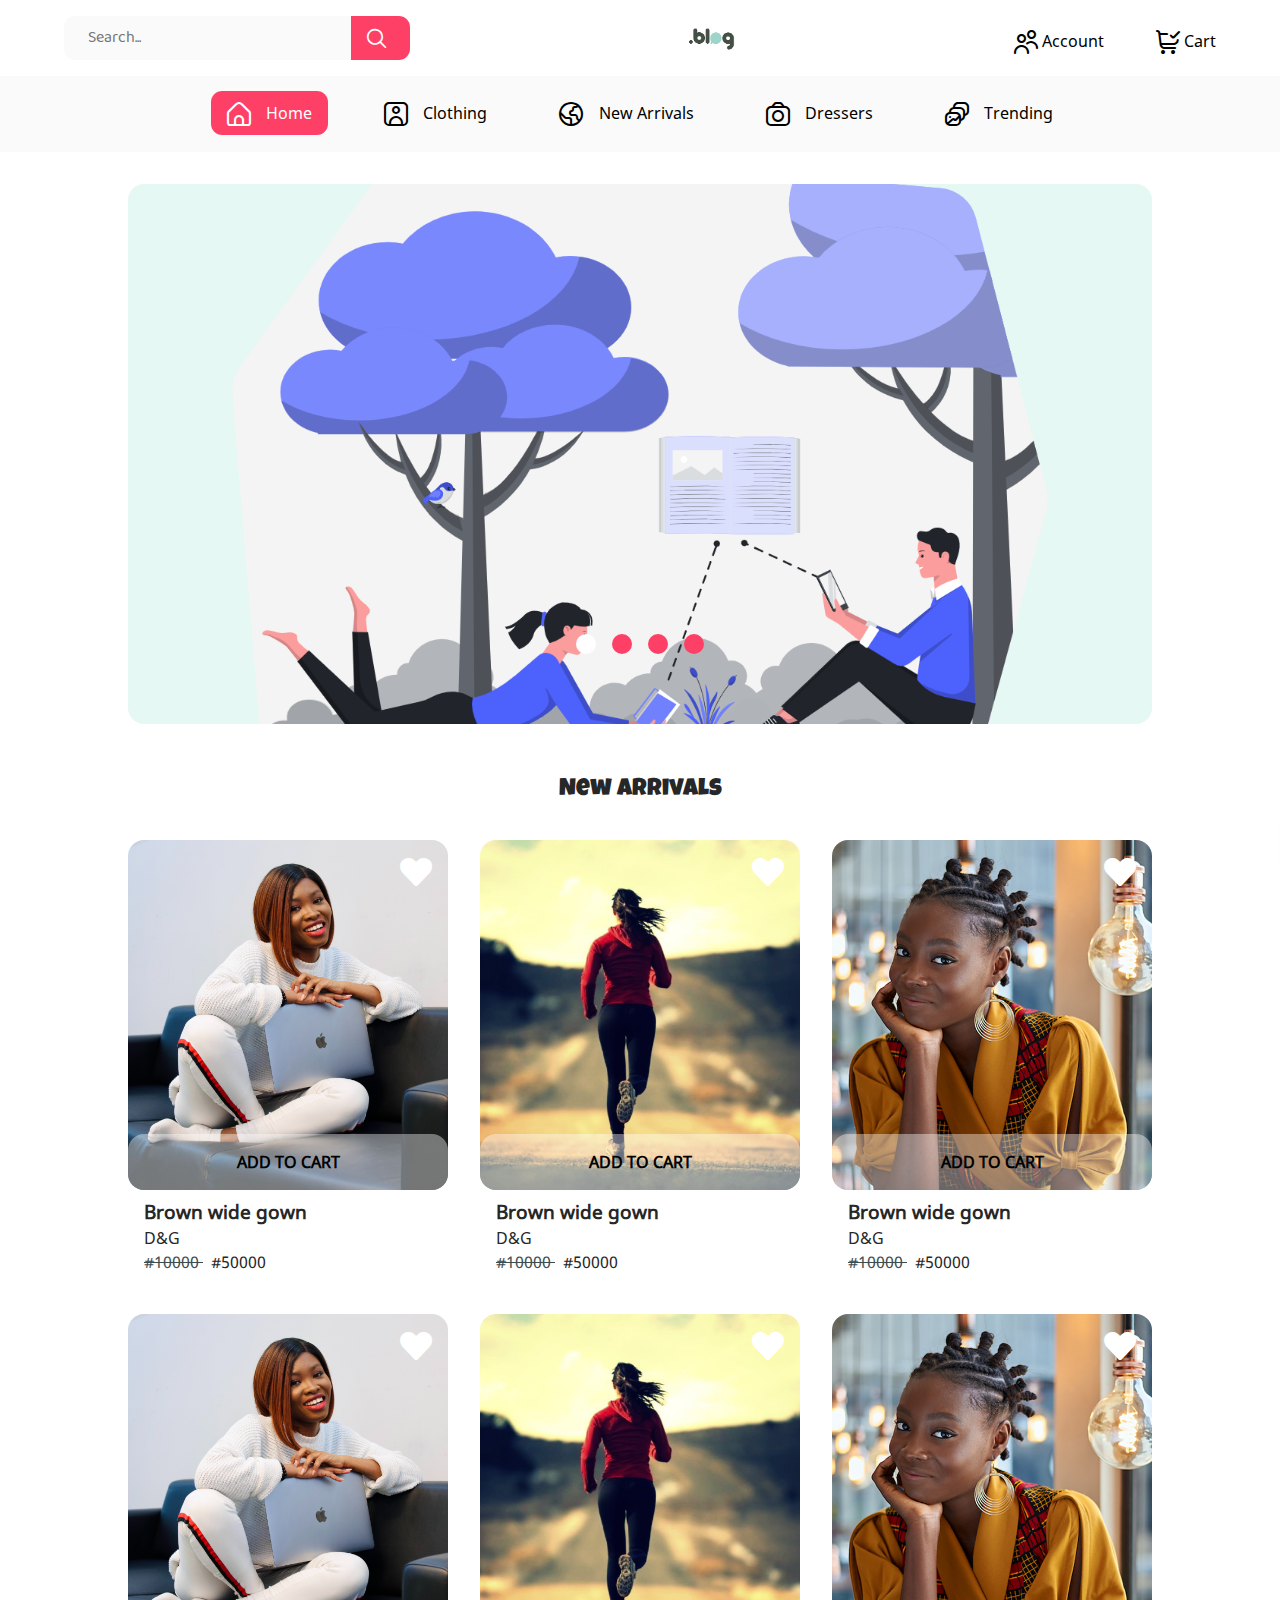
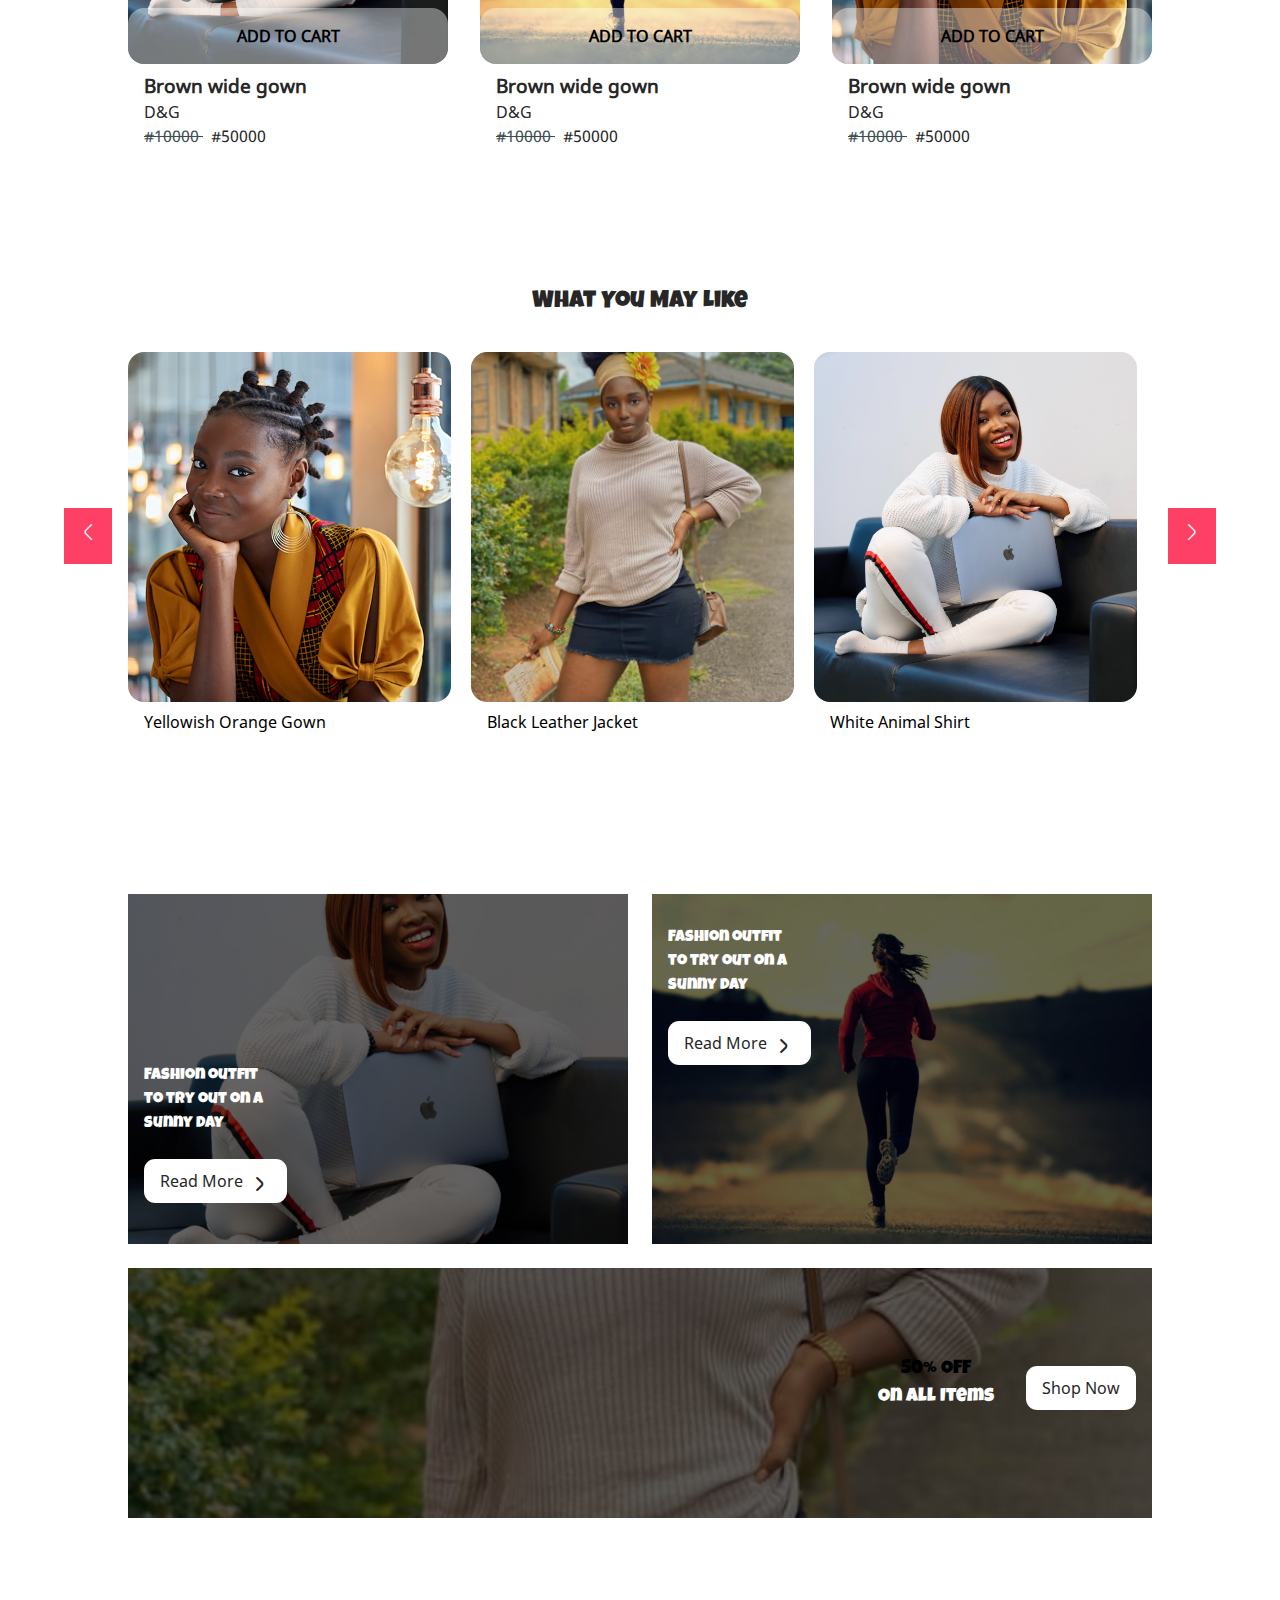
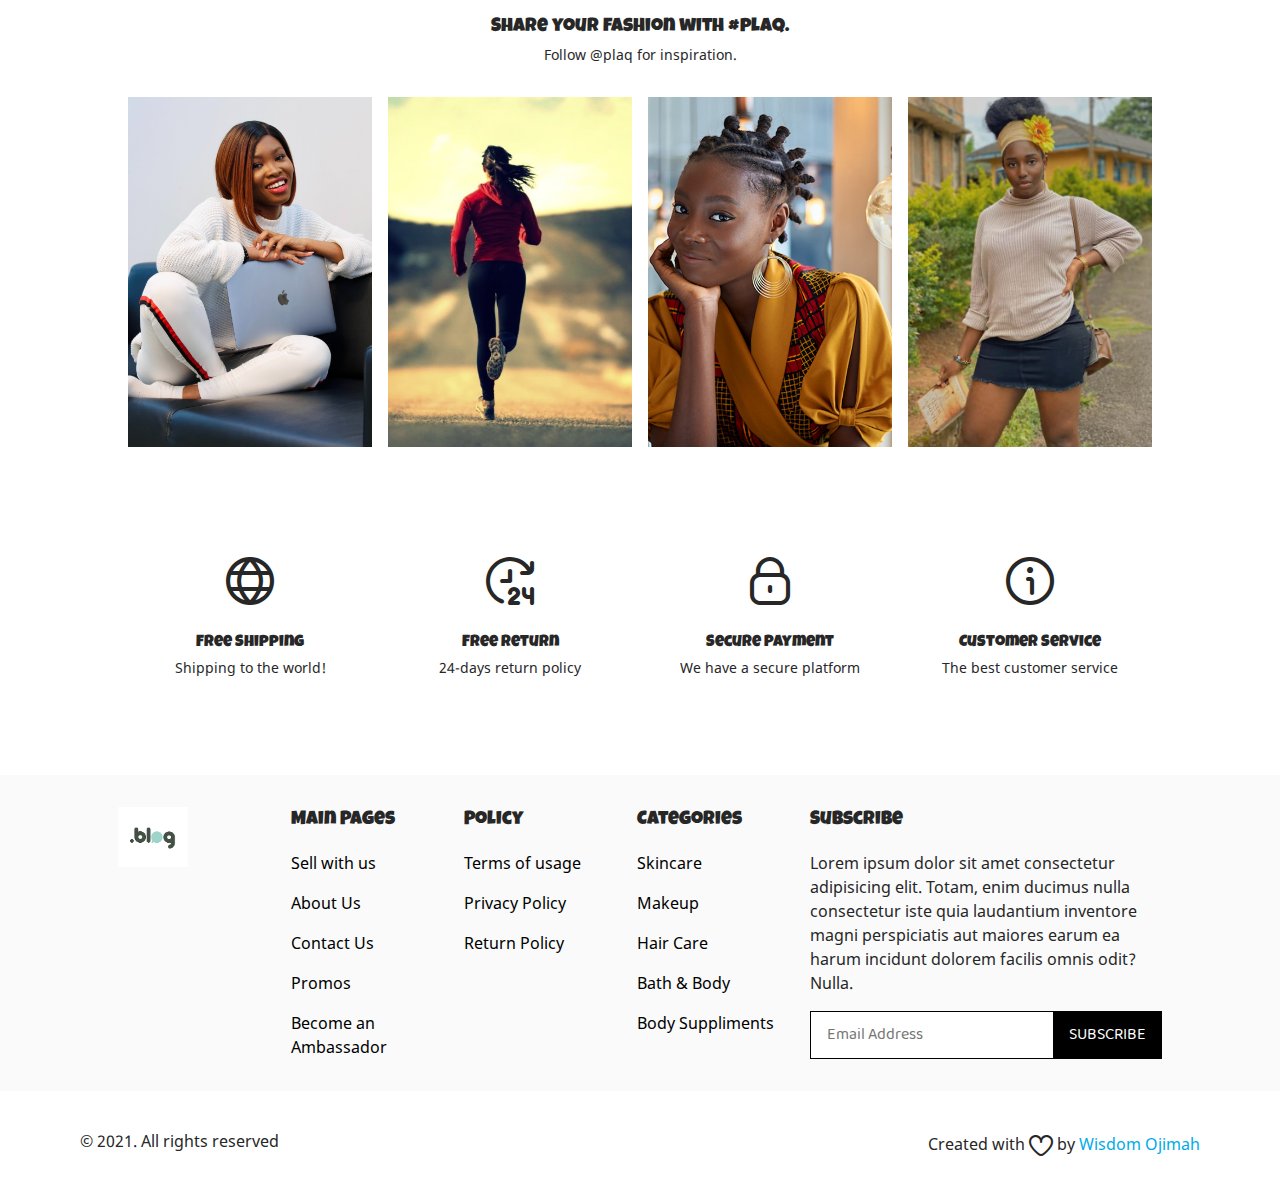
==== commit e9414b4a: "Created the sign up / sign in page, added horizontal scroll functionality to featured items in homep" ====
--- a/index.html
+++ b/index.html
@@ -6,7 +6,7 @@
     <meta name="viewport" content="width=device-width, initial-scale=1.0">
     <meta name="description" content="Plaq E-Commerce Template">
     <meta name="author" content="Wisdom Ojimah">
-    <title>Plaq | Home</title>
+    <title>Plaq &mdash; Home</title>
     <link rel="shortcut icon" href="assets/img/logo.png" type="image/x-icon">
 
     <!-- Preload stylesheets and scripts -->
@@ -31,7 +31,7 @@
 
             <form class="search-container absolute flex" action="GET">
 
-                <input class="search-input input-focus bg-light-grey" type="text" placeholder="Search..." name="search" autofocus>
+                <input class="search-input input-focus bg-light-grey" type="text" placeholder="Search..." name="search">
 
                 <button class="search-btn white submit-btn" type="submit" aria-label="Search button">
                     <i class="fr fi-rr-search relative"></i>
@@ -39,7 +39,7 @@
 
             </form>
 
-            <img class="logo" src="assets/img/logo.png" alt="Logo" width="70" height="auto">
+            <img class="logo" src="assets/img/logo.png" alt="Logo" width="70" height="100%">
 
             <div>
 
@@ -78,14 +78,14 @@
                     <ul class="nav-links flex flex-column">
 
                         <li class="nav-item">
-                            <a class="nav-link active border-7 btn" href="">
+                            <a class="nav-link active border-7 btn" href="index.html">
                                 <i class="fr fi-rr-home relative nav-link-icon"></i>
                                 Home
                             </a>
                         </li>
 
                         <li class="nav-item">
-                            <a class="nav-link border-7 btn" href="">
+                            <a class="nav-link border-7 btn" href="clothing.html">
                                 <i class="fr fi-rr-portrait relative nav-link-icon"></i>
                                 Clothing
                             </a>
@@ -93,21 +93,21 @@
 
 
                         <li class="nav-item">
-                            <a class="nav-link border-7 btn" href="">
+                            <a class="nav-link border-7 btn" href="new-arrivals.html">
                                 <i class="fr fi-rr-world relative nav-link-icon"></i>
                                 New Arrivals
                             </a>
                         </li>
 
                         <li class="nav-item">
-                            <a class="nav-link border-7 btn" href="">
+                            <a class="nav-link border-7 btn" href="dressers.html">
                                 <i class="fr fi-rr-camera relative nav-link-icon"></i>
                                 Dressers
                             </a>
                         </li>
 
                         <li class="nav-item">
-                            <a class="nav-link border-7 btn" href="">
+                            <a class="nav-link border-7 btn" href="trending.html">
                                 <i class="fr fi-rr-gallery relative nav-link-icon"></i>
                                 Trending
                             </a>
@@ -123,6 +123,36 @@
 
     </header>
 
+
+    <!-- Slideshow -->
+        <div class="slideshow-container flex relative">
+
+            <div class="slideshow-content">
+                <img class="slideshow-image" src="assets/img/slide-1.png" alt="Slide Image" width="100%" height="100%">
+            </div>
+
+            <div class="slideshow-content">
+                <img class="slideshow-image" src="assets/img/faq-image.png" alt="Slide Image" width="100%" height="100%">
+            </div>
+
+            <div class="slideshow-content">
+                <img class="slideshow-image" src="assets/img/jogging-800.jpg" alt="Slide Image" width="100%" height="100%">
+            </div>
+
+            <div class="slideshow-content">
+                <img class="slideshow-image" src="assets/img/122897147_787767158684970_9108500850034584037_n.jpg" alt="Slide Image" width="100%" height="100%">
+            </div>
+
+            <div class="slide-indicator-container absolute flex">
+
+                <span class="slide-indicator round active"></span>
+                <span class="slide-indicator round"></span>
+                <span class="slide-indicator round"></span>
+                <span class="slide-indicator round"></span>
+
+            </div>
+
+        </div>
 
     <main>
 
@@ -348,11 +378,11 @@
         <section class="what-you-may-like-container relative">
 
             <button class="what-you-like-btn absolute left active" aria-label="What you may like scroll buttons">
-                <i class="fi fi-rr-angle-left"></i>
+                <i class="fi fi-rr-angle-left relative"></i>
             </button>
 
             <button class="what-you-like-btn absolute right active" aria-label="What you may like scroll buttons">
-                <i class="fi fi-rr-angle-right"></i>
+                <i class="fi fi-rr-angle-right relative"></i>
             </button>
 
             <div class="what-you-like">
@@ -395,7 +425,7 @@
                         
                         <p>
                             <a href="">
-                                Whit Animal Shirt
+                                White Animal Shirt
                             </a>
                         </p>
 
@@ -443,7 +473,7 @@
                         
                         <p>
                             <a href="">
-                                Whit Animal Shirt
+                                White Animal Shirt
                             </a>
                         </p>
 
@@ -534,6 +564,7 @@
             </div>
 
         </section>
+
 
         <!-- Share Fashion With Plaq -->
         <section class="share-fashion container">
@@ -621,7 +652,7 @@
 
         <div class="footer-container grid justify-between">
 
-            <img class="logo" src="assets/img/logo.png" alt="Logo" width="70" height="auto">
+            <img class="logo" src="assets/img/logo.png" alt="Logo" width="70" height="100%">
 
             <div>
 
@@ -723,15 +754,15 @@
 
         </div>
 
-        <div class="copyright bg-white flex justify-between align-center">
+        <div class="copyright bg-white flex align-center">
 
             <span>
                 &copy; 2021. All rights reserved
             </span>
 
             <span>
-                <i class="fab fa-cc-visa nav-link-icon"></i>
-                <i class="fab fa-cc-mastercard"></i>
+                Created with <i class="fr fi-rr-heart relative"></i>
+                by <a class="link" href="">Wisdom Ojimah</a>
             </span>
 
         </div>
--- a/assets/css/main.css
+++ b/assets/css/main.css
@@ -3,6 +3,7 @@
     --black: #000000;
     --white: #ffffff;
     --light-grey: #fAfAfA;
+    --blue: #00ABE7;
     --luckiest-guy: 'Luckiest Guy';
     --noto-sans: 'Noto Sans';
     --baloo-2: 'Baloo 2';
@@ -43,7 +44,8 @@
 }
 
 header a:not(.active):not(.search-toggle):hover,
-.footer-links:hover {
+.footer-links:hover,
+.top-nav-active {
     color: #fe4066;
 }
 
@@ -59,7 +61,6 @@
 
 p {
     padding-top: .5rem;
-    word-break: break-all;
 }
 
 img {
@@ -90,6 +91,7 @@
 
 .logo {
     width: 70px;
+    height: 60px;
 }
 
 .btn {
@@ -159,6 +161,14 @@
     text-align: center;
 }
 
+.link {
+    color: var(--blue);
+}
+
+.link:hover {
+    text-decoration: underline;
+}
+
 .border-7 {
     border-radius: .7rem;
 }
@@ -173,7 +183,8 @@
     border-radius: 50%;
 }
 
-.bg-white {
+.bg-white,
+.slide-indicator.active {
     background-color: var(--white);
     color: var(--main-black);
 }
@@ -195,11 +206,6 @@
 .white,
 .active {
     color: var(--white);
-}
-
-.transparent-white-bg {
-    background-color: var(--transparent-white);
-    color: var(--main-black);
 }
 
 .old-price {
@@ -211,12 +217,13 @@
 .sub-header {
     padding-top: .1rem;
     font-size: .9rem;
-    font-weight: 700;
+    font-weight: 550;
 }
 
 .active,
 .submit-btn,
-.what-you-like-grid::-webkit-scrollbar-thumb {
+.what-you-like-grid::-webkit-scrollbar-thumb,
+.slide-indicator {
     background-color: #fe4066;
 }
 
@@ -229,7 +236,7 @@
 .search-container {
     width: 90%;
     left: 6%;
-    top: 5.7rem;
+    top: 6rem;
     transform: translateY(-10rem);
     z-index: 1024;
 }
@@ -255,7 +262,8 @@
     font-size: 1.2rem;
 }
 
-.top-nav-link-icon {
+.top-nav-link-icon,
+.slide-indicator:not(:last-child) {
     margin-right: 1rem;
 }
 
@@ -277,7 +285,8 @@
 .nav-link,
 img,
 .service-feature-icon,
-.footer-links {
+.footer-links,
+label {
     display: block;
 }
 
@@ -315,7 +324,7 @@
 .nav-content {
     width: calc(80% - 2rem);
     height: 100vh;
-    top: 7.6rem;
+    top: 8rem;
     transform-origin: 0 0;
     transform: translateX(-100%);
 }
@@ -344,6 +353,31 @@
     margin-right: .7rem;
 }
 
+.slideshow-container {
+    background-color: #e6f8f3;
+    height: calc(100vh - 40vh);
+    overflow: hidden;
+}
+
+.slideshow-content {
+    min-width: 100%;
+    max-width: 100%;
+}
+
+.slideshow-image {
+    height: 100%;
+}
+
+.slide-indicator-container {
+    left: 50%;
+    top: 50%;
+    transform: translate(-50%, calc(100vh - 80vh));
+}
+
+.slide-indicator {
+    width: 20px;
+    height: 20px;
+}
 
 .container {
     margin: 3rem 1rem 6rem 1rem;
@@ -351,7 +385,11 @@
 
 .new-arrivals-grid,
 .what-you-like-card,
-.share-fashion-grid {
+.share-fashion-grid,
+.slideshow-container,
+.account-grid,
+.sign-in-grid,
+.sign-up-grid {
     margin-top: 2rem;
 }
 
@@ -375,7 +413,8 @@
 .search-input,
 .what-you-like-image,
 .share-fashion-image,
-.footer-form-input {
+.footer-form-input,
+.slideshow-image {
     width: 100%;
 }
 
@@ -390,13 +429,17 @@
     bottom: calc(100% - 350px);
 }
 
+.arrivals-add-to-cart a {
+    font-weight: 700;
+}
+
 .what-you-like {
     width: 90%;
     margin: 10% auto;
 }
 
 .what-you-like-grid {
-    gap: 5%;
+    gap: .55%;
     overflow: auto;
     scrollbar-width: thin;
     scrollbar-color: #fe4066 var(--light-grey);
@@ -427,7 +470,7 @@
 }
 
 .what-you-like-card {
-    min-width: 100%;
+    min-width: 99.55%;
 }
 
 .what-you-like-card p {
@@ -439,6 +482,10 @@
 .service-features-grid,
 .footer-container {
     gap: 2rem;
+}
+
+.fashion-outfit .fr {
+    top: 1vh;
 }
 
 .fashion-outfit-one {
@@ -510,6 +557,12 @@
     background-color: #272727;
 }
 
+.copyright {
+    flex-wrap: wrap;
+    justify-content: space-evenly;
+    column-gap: 2rem;
+}
+
 .to-top {
     right: 1rem;
     bottom: 2rem;
@@ -521,4 +574,19 @@
 .show-to-top,
 .nav-content-show {
     transform: translateX(0);
-}+}
+
+.account-grid {
+    gap: 5rem;
+}
+
+.sign-in-grid,
+.sign-up-grid {
+    gap: 1rem;
+}
+
+.account-input {
+    width: calc(100% - 2.1rem);
+    border: 1px solid rgba(138 173 229 / 50%);
+    margin: .5rem 0;
+}
--- a/assets/css/style.css
+++ b/assets/css/style.css
@@ -1,6 +1,12 @@
 @media only screen and (min-width: 375px) {
 
-    .container {
+    .slideshow-container {
+        border-radius: 1rem;
+    }
+
+    .container,
+    .slideshow-container,
+    .account-container {
         margin-left: 1.5rem;
         margin-right: 1.5rem;
     }
@@ -21,7 +27,9 @@
         width: calc(70% - 2rem);
     }
 
-    .container {
+    .container,
+    .slideshow-container,
+    .account-container {
         margin-left: 2rem;
         margin-right: 2rem;
     }
@@ -42,7 +50,9 @@
         width: calc(65% - 2rem);
     }
 
-    .container {
+    .container,
+    .slideshow-container,
+    .account-container {
         margin-left: 2.5rem;
         margin-right: 2.5rem;
     }
@@ -57,7 +67,8 @@
     .top-header,
     .nav-togglers,
     .footer-container,
-    .copyright {
+    .copyright,
+    .account-container {
         padding-left: 2.5rem;
         padding-right: 2.5rem;
     }
@@ -70,13 +81,16 @@
         width: calc(60% - 2rem);
     }
 
-    .container {
+    .container,
+    .slideshow-container,
+    .account-container {
         margin-left: 3rem;
         margin-right: 3rem;
     }
 
     .top-header,
-    .nav-togglers {
+    .nav-togglers,
+    .account-container {
         padding-left: 3rem;
         padding-right: 3rem;
     }
@@ -89,9 +103,12 @@
         width: calc(55% - 2rem);
     }
 
-    .container {
-        margin-left: 3%;
-        margin-right: 3%;
+    
+    .slideshow-container,
+    .what-you-like {
+        width: 90%;
+        margin-left: auto;
+        margin-right: auto;
     }
 
     .new-arrivals-grid,
@@ -102,8 +119,11 @@
 
     .what-you-like {
         width: 80%;
-        margin-left: auto;
-        margin-right: auto;
+    }
+
+    .account-container {
+        padding-left: 3.5rem;
+        padding-right: 3.5rem;
     }
 
 }
@@ -112,6 +132,11 @@
 
     .nav-content {
         width: calc(50% - 2rem);
+    }
+
+    .account-container {
+        padding-left: 4rem;
+        padding-right: 4rem;
     }
 
 }
@@ -127,7 +152,8 @@
     }
 
     .footer-container,
-    .copyright {
+    .copyright,
+    .account-container {
         padding-left: 5rem;
         padding-right: 5rem;
     }
@@ -149,7 +175,7 @@
     }
 
     .what-you-like-card {
-        min-width: 49%;
+        min-width: 48.4%;
     }
 
     .fashion-outfit {
@@ -182,7 +208,25 @@
 
 }
 
-@media only screen and (min-width: 1024px) {
+@media only screen and (min-width: 800px) {
+
+    .account-container {
+        padding-left: 0;
+        padding-right: 0;
+    }
+
+    .account-header {
+        width: 50%;
+        margin: auto;
+    }
+
+    .account-grid {
+        grid-template-columns: repeat(2, 1fr);
+    }
+
+}
+
+@media only screen and (min-width: 992px) {
     
     .nav-togglers {
         display: none;
@@ -253,7 +297,8 @@
     .what-you-like,
     .fashion-outfit,
     .service-features-grid,
-    .subscribe-to-news-letter {
+    .subscribe-to-news-letter,
+    .account-header {
         width: 90%;
         margin-left: auto;
         margin-right: auto;
@@ -274,10 +319,55 @@
         flex-wrap: wrap;
     }
 
-    .subscribe-to-news-letter {
+    .subscribe-to-news-letter,
+    .slideshow-container {
         width: 80%;
         margin-top: 2rem;
     }
+
+    .copyright {
+        justify-content: space-between;
+    }
+
+    .account-header {
+        width: 30%;
+    }
+
+    .account-grid {
+        margin-top: 5rem;
+    }
+
+    .account-grid section:first-child {
+        border-right: 1px dotted #272727;
+        padding-right: 5rem;
+    }
+
+    .sign-up-grid {
+        grid-template-areas: "fullname username"
+                             "email password"
+                             "sign-up-btn sign-up-btn";
+    }
+
+    #fullname {
+        grid-area: fullname;
+    }
+
+    #username {
+        grid-area: username;
+    }
+
+    #email {
+        grid-area: email;
+    }
+
+    #password {
+        grid-area: password;
+    }
+
+    #sign-up-btn {
+        grid-area: sign-up-btn;
+    }
+
 
 
 }
@@ -288,7 +378,8 @@
     .what-you-like,
     .fashion-outfit,
     .share-fashion,
-    .service-features-grid {
+    .service-features-grid,
+    .account-grid {
         width: 80%;
         margin-left: auto;
         margin-right: auto;
@@ -307,7 +398,7 @@
     }
 
     .what-you-like-card {
-        min-width: 32%;
+        min-width: 31.5%;
     }
 
     .share-fashion-grid,
@@ -320,7 +411,7 @@
         display: grid;
         margin-left: 3%;
         margin-right: 3%;
-        grid-template-columns: repeat(4, 3fr) 5fr;
+        grid-template-columns: repeat(4, 2fr) 5fr;
     }
 
     .subscribe-to-news-letter {
--- a/assets/css/fonts.css
+++ b/assets/css/fonts.css
@@ -1,6 +1,12 @@
 @font-face {
     font-family: 'Baloo 2';
     src: url('../fonts/Baloo 2.ttf') format('truetype');
+    font-display: swap;
+}
+
+@font-face {
+    font-family: 'Fira Code';
+    src: url('../fonts/Fira Code.ttf') format('truetype');
     font-display: swap;
 }
 
--- a/assets/css/main.css
+++ b/assets/css/main.css
@@ -3,6 +3,7 @@
     --black: #000000;
     --white: #ffffff;
     --light-grey: #fAfAfA;
+    --blue: #00ABE7;
     --luckiest-guy: 'Luckiest Guy';
     --noto-sans: 'Noto Sans';
     --baloo-2: 'Baloo 2';
@@ -43,7 +44,8 @@
 }
 
 header a:not(.active):not(.search-toggle):hover,
-.footer-links:hover {
+.footer-links:hover,
+.top-nav-active {
     color: #fe4066;
 }
 
@@ -59,7 +61,6 @@
 
 p {
     padding-top: .5rem;
-    word-break: break-all;
 }
 
 img {
@@ -90,6 +91,7 @@
 
 .logo {
     width: 70px;
+    height: 60px;
 }
 
 .btn {
@@ -159,6 +161,14 @@
     text-align: center;
 }
 
+.link {
+    color: var(--blue);
+}
+
+.link:hover {
+    text-decoration: underline;
+}
+
 .border-7 {
     border-radius: .7rem;
 }
@@ -173,7 +183,8 @@
     border-radius: 50%;
 }
 
-.bg-white {
+.bg-white,
+.slide-indicator.active {
     background-color: var(--white);
     color: var(--main-black);
 }
@@ -195,11 +206,6 @@
 .white,
 .active {
     color: var(--white);
-}
-
-.transparent-white-bg {
-    background-color: var(--transparent-white);
-    color: var(--main-black);
 }
 
 .old-price {
@@ -211,12 +217,13 @@
 .sub-header {
     padding-top: .1rem;
     font-size: .9rem;
-    font-weight: 700;
+    font-weight: 550;
 }
 
 .active,
 .submit-btn,
-.what-you-like-grid::-webkit-scrollbar-thumb {
+.what-you-like-grid::-webkit-scrollbar-thumb,
+.slide-indicator {
     background-color: #fe4066;
 }
 
@@ -229,7 +236,7 @@
 .search-container {
     width: 90%;
     left: 6%;
-    top: 5.7rem;
+    top: 6rem;
     transform: translateY(-10rem);
     z-index: 1024;
 }
@@ -255,7 +262,8 @@
     font-size: 1.2rem;
 }
 
-.top-nav-link-icon {
+.top-nav-link-icon,
+.slide-indicator:not(:last-child) {
     margin-right: 1rem;
 }
 
@@ -277,7 +285,8 @@
 .nav-link,
 img,
 .service-feature-icon,
-.footer-links {
+.footer-links,
+label {
     display: block;
 }
 
@@ -315,7 +324,7 @@
 .nav-content {
     width: calc(80% - 2rem);
     height: 100vh;
-    top: 7.6rem;
+    top: 8rem;
     transform-origin: 0 0;
     transform: translateX(-100%);
 }
@@ -344,6 +353,31 @@
     margin-right: .7rem;
 }
 
+.slideshow-container {
+    background-color: #e6f8f3;
+    height: calc(100vh - 40vh);
+    overflow: hidden;
+}
+
+.slideshow-content {
+    min-width: 100%;
+    max-width: 100%;
+}
+
+.slideshow-image {
+    height: 100%;
+}
+
+.slide-indicator-container {
+    left: 50%;
+    top: 50%;
+    transform: translate(-50%, calc(100vh - 80vh));
+}
+
+.slide-indicator {
+    width: 20px;
+    height: 20px;
+}
 
 .container {
     margin: 3rem 1rem 6rem 1rem;
@@ -351,7 +385,11 @@
 
 .new-arrivals-grid,
 .what-you-like-card,
-.share-fashion-grid {
+.share-fashion-grid,
+.slideshow-container,
+.account-grid,
+.sign-in-grid,
+.sign-up-grid {
     margin-top: 2rem;
 }
 
@@ -375,7 +413,8 @@
 .search-input,
 .what-you-like-image,
 .share-fashion-image,
-.footer-form-input {
+.footer-form-input,
+.slideshow-image {
     width: 100%;
 }
 
@@ -390,13 +429,17 @@
     bottom: calc(100% - 350px);
 }
 
+.arrivals-add-to-cart a {
+    font-weight: 700;
+}
+
 .what-you-like {
     width: 90%;
     margin: 10% auto;
 }
 
 .what-you-like-grid {
-    gap: 5%;
+    gap: .55%;
     overflow: auto;
     scrollbar-width: thin;
     scrollbar-color: #fe4066 var(--light-grey);
@@ -427,7 +470,7 @@
 }
 
 .what-you-like-card {
-    min-width: 100%;
+    min-width: 99.55%;
 }
 
 .what-you-like-card p {
@@ -439,6 +482,10 @@
 .service-features-grid,
 .footer-container {
     gap: 2rem;
+}
+
+.fashion-outfit .fr {
+    top: 1vh;
 }
 
 .fashion-outfit-one {
@@ -510,6 +557,12 @@
     background-color: #272727;
 }
 
+.copyright {
+    flex-wrap: wrap;
+    justify-content: space-evenly;
+    column-gap: 2rem;
+}
+
 .to-top {
     right: 1rem;
     bottom: 2rem;
@@ -521,4 +574,19 @@
 .show-to-top,
 .nav-content-show {
     transform: translateX(0);
-}+}
+
+.account-grid {
+    gap: 5rem;
+}
+
+.sign-in-grid,
+.sign-up-grid {
+    gap: 1rem;
+}
+
+.account-input {
+    width: calc(100% - 2.1rem);
+    border: 1px solid rgba(138 173 229 / 50%);
+    margin: .5rem 0;
+}
--- a/assets/css/style.css
+++ b/assets/css/style.css
@@ -1,6 +1,12 @@
 @media only screen and (min-width: 375px) {
 
-    .container {
+    .slideshow-container {
+        border-radius: 1rem;
+    }
+
+    .container,
+    .slideshow-container,
+    .account-container {
         margin-left: 1.5rem;
         margin-right: 1.5rem;
     }
@@ -21,7 +27,9 @@
         width: calc(70% - 2rem);
     }
 
-    .container {
+    .container,
+    .slideshow-container,
+    .account-container {
         margin-left: 2rem;
         margin-right: 2rem;
     }
@@ -42,7 +50,9 @@
         width: calc(65% - 2rem);
     }
 
-    .container {
+    .container,
+    .slideshow-container,
+    .account-container {
         margin-left: 2.5rem;
         margin-right: 2.5rem;
     }
@@ -57,7 +67,8 @@
     .top-header,
     .nav-togglers,
     .footer-container,
-    .copyright {
+    .copyright,
+    .account-container {
         padding-left: 2.5rem;
         padding-right: 2.5rem;
     }
@@ -70,13 +81,16 @@
         width: calc(60% - 2rem);
     }
 
-    .container {
+    .container,
+    .slideshow-container,
+    .account-container {
         margin-left: 3rem;
         margin-right: 3rem;
     }
 
     .top-header,
-    .nav-togglers {
+    .nav-togglers,
+    .account-container {
         padding-left: 3rem;
         padding-right: 3rem;
     }
@@ -89,9 +103,12 @@
         width: calc(55% - 2rem);
     }
 
-    .container {
-        margin-left: 3%;
-        margin-right: 3%;
+    
+    .slideshow-container,
+    .what-you-like {
+        width: 90%;
+        margin-left: auto;
+        margin-right: auto;
     }
 
     .new-arrivals-grid,
@@ -102,8 +119,11 @@
 
     .what-you-like {
         width: 80%;
-        margin-left: auto;
-        margin-right: auto;
+    }
+
+    .account-container {
+        padding-left: 3.5rem;
+        padding-right: 3.5rem;
     }
 
 }
@@ -112,6 +132,11 @@
 
     .nav-content {
         width: calc(50% - 2rem);
+    }
+
+    .account-container {
+        padding-left: 4rem;
+        padding-right: 4rem;
     }
 
 }
@@ -127,7 +152,8 @@
     }
 
     .footer-container,
-    .copyright {
+    .copyright,
+    .account-container {
         padding-left: 5rem;
         padding-right: 5rem;
     }
@@ -149,7 +175,7 @@
     }
 
     .what-you-like-card {
-        min-width: 49%;
+        min-width: 48.4%;
     }
 
     .fashion-outfit {
@@ -182,7 +208,25 @@
 
 }
 
-@media only screen and (min-width: 1024px) {
+@media only screen and (min-width: 800px) {
+
+    .account-container {
+        padding-left: 0;
+        padding-right: 0;
+    }
+
+    .account-header {
+        width: 50%;
+        margin: auto;
+    }
+
+    .account-grid {
+        grid-template-columns: repeat(2, 1fr);
+    }
+
+}
+
+@media only screen and (min-width: 992px) {
     
     .nav-togglers {
         display: none;
@@ -253,7 +297,8 @@
     .what-you-like,
     .fashion-outfit,
     .service-features-grid,
-    .subscribe-to-news-letter {
+    .subscribe-to-news-letter,
+    .account-header {
         width: 90%;
         margin-left: auto;
         margin-right: auto;
@@ -274,10 +319,55 @@
         flex-wrap: wrap;
     }
 
-    .subscribe-to-news-letter {
+    .subscribe-to-news-letter,
+    .slideshow-container {
         width: 80%;
         margin-top: 2rem;
     }
+
+    .copyright {
+        justify-content: space-between;
+    }
+
+    .account-header {
+        width: 30%;
+    }
+
+    .account-grid {
+        margin-top: 5rem;
+    }
+
+    .account-grid section:first-child {
+        border-right: 1px dotted #272727;
+        padding-right: 5rem;
+    }
+
+    .sign-up-grid {
+        grid-template-areas: "fullname username"
+                             "email password"
+                             "sign-up-btn sign-up-btn";
+    }
+
+    #fullname {
+        grid-area: fullname;
+    }
+
+    #username {
+        grid-area: username;
+    }
+
+    #email {
+        grid-area: email;
+    }
+
+    #password {
+        grid-area: password;
+    }
+
+    #sign-up-btn {
+        grid-area: sign-up-btn;
+    }
+
 
 
 }
@@ -288,7 +378,8 @@
     .what-you-like,
     .fashion-outfit,
     .share-fashion,
-    .service-features-grid {
+    .service-features-grid,
+    .account-grid {
         width: 80%;
         margin-left: auto;
         margin-right: auto;
@@ -307,7 +398,7 @@
     }
 
     .what-you-like-card {
-        min-width: 32%;
+        min-width: 31.5%;
     }
 
     .share-fashion-grid,
@@ -320,7 +411,7 @@
         display: grid;
         margin-left: 3%;
         margin-right: 3%;
-        grid-template-columns: repeat(4, 3fr) 5fr;
+        grid-template-columns: repeat(4, 2fr) 5fr;
     }
 
     .subscribe-to-news-letter {
--- a/assets/css/fonts.css
+++ b/assets/css/fonts.css
@@ -1,6 +1,12 @@
 @font-face {
     font-family: 'Baloo 2';
     src: url('../fonts/Baloo 2.ttf') format('truetype');
+    font-display: swap;
+}
+
+@font-face {
+    font-family: 'Fira Code';
+    src: url('../fonts/Fira Code.ttf') format('truetype');
     font-display: swap;
 }
 
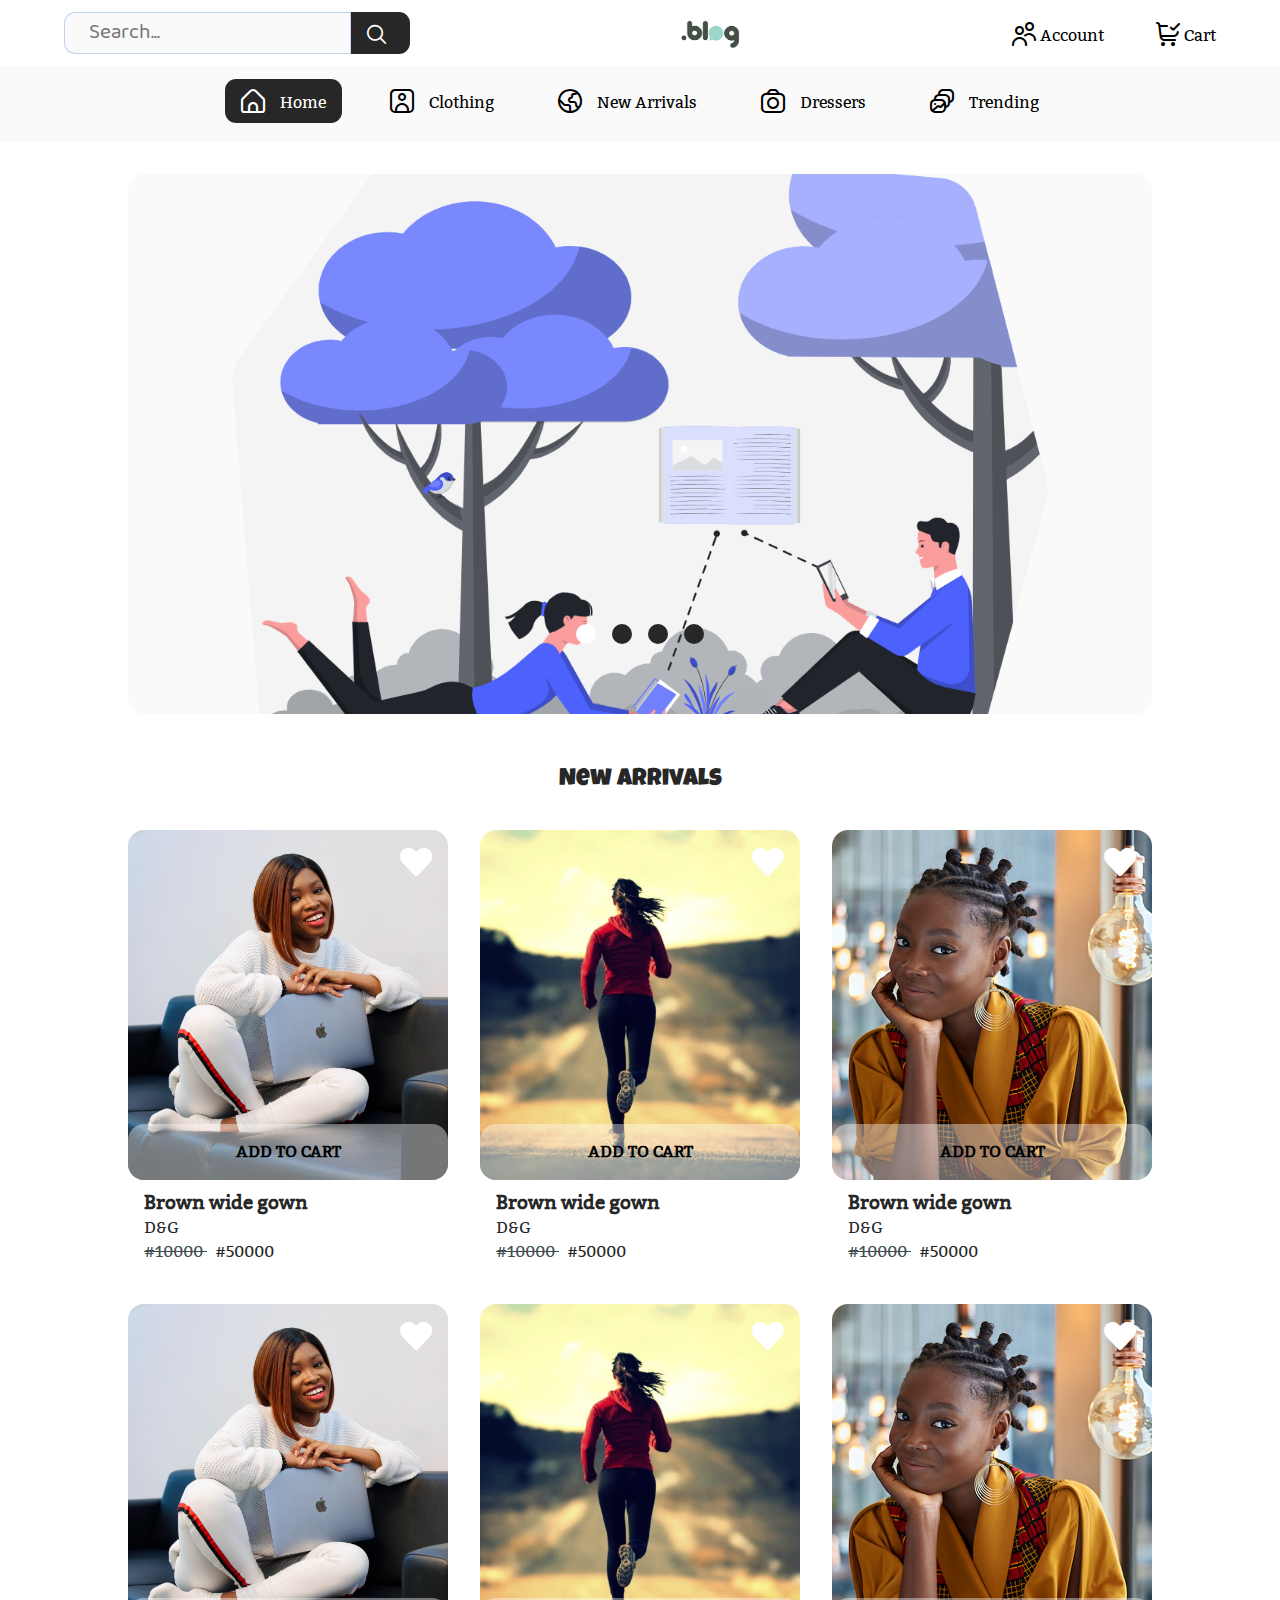
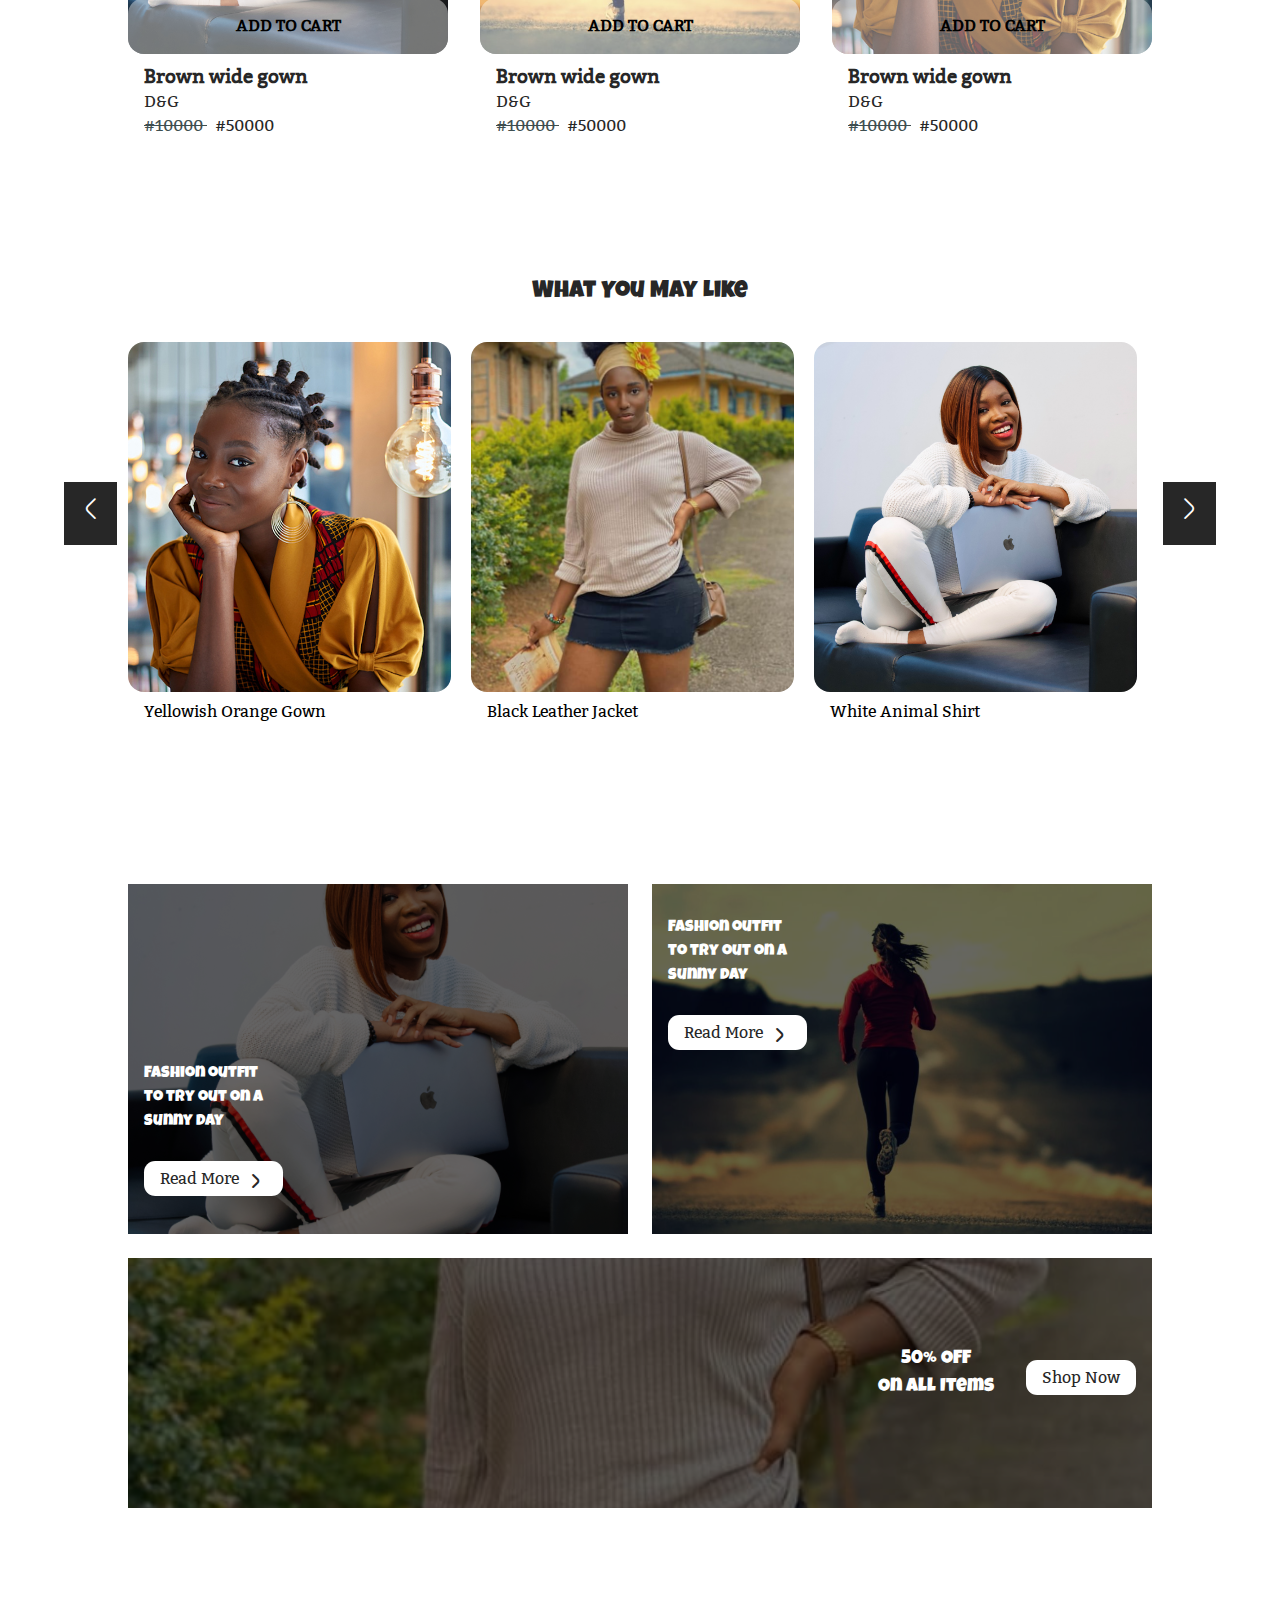
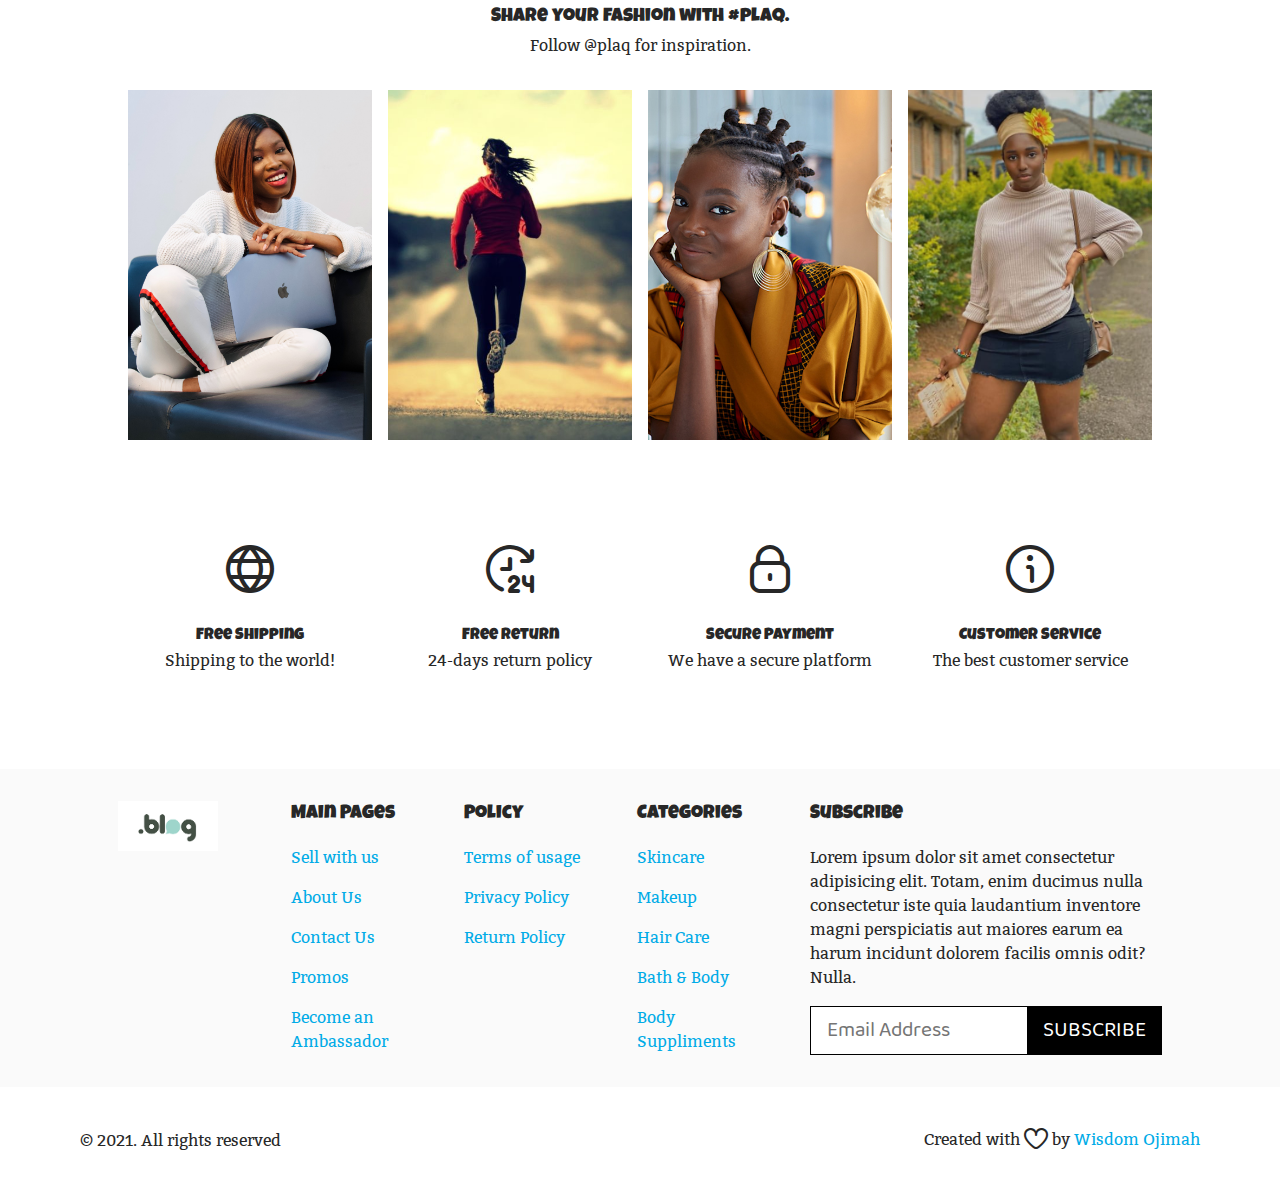
==== commit e28b92e4: "Created clothing page and a README file." ====
--- a/index.html
+++ b/index.html
@@ -29,11 +29,11 @@
 
         <div class="top-header flex justify-between align-center bg-white">
 
-            <form class="search-container absolute flex" action="GET">
+            <form class="search-container absolute flex" action="search.html" method="GET">
 
                 <input class="search-input input-focus bg-light-grey" type="text" placeholder="Search..." name="search">
 
-                <button class="search-btn white submit-btn" type="submit" aria-label="Search button">
+                <button class="search-btn submit-btn" type="submit" aria-label="Search button">
                     <i class="fr fi-rr-search relative"></i>
                 </button>
 
@@ -125,39 +125,39 @@
 
 
     <!-- Slideshow -->
-        <div class="slideshow-container flex relative">
-
-            <div class="slideshow-content">
-                <img class="slideshow-image" src="assets/img/slide-1.png" alt="Slide Image" width="100%" height="100%">
-            </div>
-
-            <div class="slideshow-content">
-                <img class="slideshow-image" src="assets/img/faq-image.png" alt="Slide Image" width="100%" height="100%">
-            </div>
-
-            <div class="slideshow-content">
-                <img class="slideshow-image" src="assets/img/jogging-800.jpg" alt="Slide Image" width="100%" height="100%">
-            </div>
-
-            <div class="slideshow-content">
-                <img class="slideshow-image" src="assets/img/122897147_787767158684970_9108500850034584037_n.jpg" alt="Slide Image" width="100%" height="100%">
-            </div>
-
-            <div class="slide-indicator-container absolute flex">
-
-                <span class="slide-indicator round active"></span>
-                <span class="slide-indicator round"></span>
-                <span class="slide-indicator round"></span>
-                <span class="slide-indicator round"></span>
-
-            </div>
-
-        </div>
+    <div class="slideshow-container flex relative bg-light-grey black">
+
+        <div class="slideshow-content">
+            <img class="slideshow-image" src="assets/img/slide-1.png" loading="lazy" alt="Slide Image" width="100%" height="100%">
+        </div>
+
+        <div class="slideshow-content">
+            <img class="slideshow-image" src="assets/img/faq-image.png" loading="lazy" alt="Slide Image" width="100%" height="100%">
+        </div>
+
+        <div class="slideshow-content">
+            <img class="slideshow-image" src="assets/img/jogging-800.jpg" loading="lazy" alt="Slide Image" width="100%" height="100%">
+        </div>
+
+        <div class="slideshow-content">
+            <img class="slideshow-image" src="assets/img/122897147_787767158684970_9108500850034584037_n.jpg" loading="lazy" alt="Slide Image" width="100%" height="100%">
+        </div>
+
+        <div class="slide-indicator-container absolute flex">
+
+            <span class="slide-indicator round active"></span>
+            <span class="slide-indicator round"></span>
+            <span class="slide-indicator round"></span>
+            <span class="slide-indicator round"></span>
+
+        </div>
+
+    </div>
 
     <main>
 
         <!-- New Arrivals -->
-        <section class="new-arivals container">
+        <section class="new-arrivals container">
 
             <h2 class="text-center header">
                 New Arrivals
@@ -169,11 +169,11 @@
 
                     <div>
                         <i class="fas fa-heart arrivals-heart absolute white"></i>
-                        <img class="arrivals-image border-1" src="assets/img/faq-image.png" alt="Arrivals" width="100%" height="350">
+                        <img class="arrivals-image border-1" src="assets/img/faq-image.png" loading="lazy" alt="Arrivals" width="100%" height="350">
                     </div>
 
                     <div class="transparent-white absolute text-center border-1 arrivals-add-to-cart">
-                        <a href="">
+                        <a href="cart.html">
                             ADD TO CART
                         </a>
                     </div>
@@ -203,11 +203,11 @@
 
                     <div>
                         <i class="fas fa-heart arrivals-heart absolute white"></i>
-                        <img class="arrivals-image border-1" src="assets/img/jogging-800.jpg" alt="Arrivals" width="100%" height="350">
+                        <img class="arrivals-image border-1" src="assets/img/jogging-800.jpg" loading="lazy" alt="Arrivals" width="100%" height="350">
                     </div>
 
                     <div class="transparent-white absolute text-center border-1 arrivals-add-to-cart">
-                        <a href="">
+                        <a href="cart.html">
                             ADD TO CART
                         </a>
                     </div>
@@ -237,11 +237,11 @@
 
                     <div>
                         <i class="fas fa-heart arrivals-heart absolute white"></i>
-                        <img class="arrivals-image border-1" src="assets/img/slideshow.jpg" alt="Arrivals" width="100%" height="350">
+                        <img class="arrivals-image border-1" src="assets/img/slideshow.jpg" loading="lazy" alt="Arrivals" width="100%" height="350">
                     </div>
 
                     <div class="transparent-white absolute text-center border-1 arrivals-add-to-cart">
-                        <a href="">
+                        <a href="cart.html">
                             ADD TO CART
                         </a>
                     </div>
@@ -271,11 +271,11 @@
 
                     <div>
                         <i class="fas fa-heart arrivals-heart absolute white"></i>
-                        <img class="arrivals-image border-1" src="assets/img/faq-image.png" alt="Arrivals" width="100%" height="350">
+                        <img class="arrivals-image border-1" src="assets/img/faq-image.png" loading="lazy" alt="Arrivals" width="100%" height="350">
                     </div>
 
                     <div class="transparent-white absolute text-center border-1 arrivals-add-to-cart">
-                        <a href="">
+                        <a href="cart.html">
                             ADD TO CART
                         </a>
                     </div>
@@ -305,11 +305,11 @@
 
                     <div>
                         <i class="fas fa-heart arrivals-heart absolute white"></i>
-                        <img class="arrivals-image border-1" src="assets/img/jogging-800.jpg" alt="Arrivals" width="100%" height="350">
+                        <img class="arrivals-image border-1" src="assets/img/jogging-800.jpg" loading="lazy" alt="Arrivals" width="100%" height="350">
                     </div>
 
                     <div class="transparent-white absolute text-center border-1 arrivals-add-to-cart">
-                        <a href="">
+                        <a href="cart.html">
                             ADD TO CART
                         </a>
                     </div>
@@ -339,11 +339,11 @@
 
                     <div>
                         <i class="fas fa-heart arrivals-heart absolute white"></i>
-                        <img class="arrivals-image border-1" src="assets/img/slideshow.jpg" alt="Arrivals" width="100%" height="350">
+                        <img class="arrivals-image border-1" src="assets/img/slideshow.jpg" loading="lazy" alt="Arrivals" width="100%" height="350">
                     </div>
 
                     <div class="transparent-white absolute text-center border-1 arrivals-add-to-cart">
-                        <a href="">
+                        <a href="cart.html">
                             ADD TO CART
                         </a>
                     </div>
@@ -387,20 +387,66 @@
 
             <div class="what-you-like">
 
-
                 <h2 class="text-center header">
                     What You May Like
                 </h2>
 
-
                 <div class="what-you-like-grid flex justify-between align-center">
 
                     <div class="what-you-like-card">
 
-                        <img class="what-you-may-like-image border-1" src="assets/img/slideshow.jpg" alt="What you may like" width="100%" height="350">
+                        <img class="what-you-may-like-image border-1" src="assets/img/slideshow.jpg" loading="lazy" alt="What you may like" width="100%" height="350">
                         
                         <p>
-                            <a href="">
+                            <a href="clothing.html">
+                                Yellowish Orange Gown
+                            </a>
+                        </p>
+
+                    </div>
+
+                    <div class="what-you-like-card">
+
+                        <img class="what-you-may-like-image border-1" src="assets/img/122897147_787767158684970_9108500850034584037_n.jpg" loading="lazy" alt="What you may like" width="100%" height="350">
+                        
+                        <p>
+                            <a href="clothing.html">
+                                Black Leather Jacket
+                            </a>
+                        </p>
+
+                    </div>
+
+                    <div class="what-you-like-card">
+
+                        <img class="what-you-may-like-image border-1" src="assets/img/faq-image.png" loading="lazy" alt="What you may like" width="100%" height="350">
+                        
+                        <p>
+                            <a href="clothing.html">
+                                White Animal Shirt
+                            </a>
+                        </p>
+
+                    </div>
+
+                    <div class="what-you-like-card">
+
+                        <img class="what-you-may-like-image border-1" src="assets/img/jogging-800.jpg" loading="lazy" alt="What you may like" width="100%" height="350">
+                        
+                        <p>
+                            <a href="clothing.html">
+                                Yellow Check Gown
+                            </a>
+                        </p>
+
+                    </div>
+
+                    <div class="what-you-like-card">
+
+                        <img class="what-you-may-like-image border-1" src="assets/img/slideshow.jpg" loading="lazy" alt="What you may like" width="100%" height="350">
+                        
+                        <p>
+                            <a href="clothing.html">
                                 Yellowish Orange Gown
                             </a>
                         </p>
@@ -421,10 +467,10 @@
 
                     <div class="what-you-like-card">
 
-                        <img class="what-you-may-like-image border-1" src="assets/img/faq-image.png" alt="What you may like" width="100%" height="350">
+                        <img class="what-you-may-like-image border-1" src="assets/img/faq-image.png" loading="lazy" alt="What you may like" width="100%" height="350">
                         
                         <p>
-                            <a href="">
+                            <a href="clothing.html">
                                 White Animal Shirt
                             </a>
                         </p>
@@ -433,58 +479,10 @@
 
                     <div class="what-you-like-card">
 
-                        <img class="what-you-may-like-image border-1" src="assets/img/jogging-800.jpg" alt="What you may like" width="100%" height="350">
+                        <img class="what-you-may-like-image border-1" src="assets/img/jogging-800.jpg" loading="lazy" alt="What you may like" width="100%" height="350">
                         
                         <p>
-                            <a href="">
-                                Yellow Check Gown
-                            </a>
-                        </p>
-
-                    </div>
-
-                    <div class="what-you-like-card">
-
-                        <img class="what-you-may-like-image border-1" src="assets/img/slideshow.jpg" alt="What you may like" width="100%" height="350">
-                        
-                        <p>
-                            <a href="">
-                                Yellowish Orange Gown
-                            </a>
-                        </p>
-
-                    </div>
-
-                    <div class="what-you-like-card">
-
-                        <img class="what-you-may-like-image border-1" src="assets/img/122897147_787767158684970_9108500850034584037_n.jpg" alt="What you may like" width="100%" height="350">
-                        
-                        <p>
-                            <a href="">
-                                Black Leather Jacket
-                            </a>
-                        </p>
-
-                    </div>
-
-                    <div class="what-you-like-card">
-
-                        <img class="what-you-may-like-image border-1" src="assets/img/faq-image.png" alt="What you may like" width="100%" height="350">
-                        
-                        <p>
-                            <a href="">
-                                White Animal Shirt
-                            </a>
-                        </p>
-
-                    </div>
-
-                    <div class="what-you-like-card">
-
-                        <img class="what-you-may-like-image border-1" src="assets/img/jogging-800.jpg" alt="What you may like" width="100%" height="350">
-                        
-                        <p>
-                            <a href="">
+                            <a href="clothing.html">
                                 Yellow Check Gown
                             </a>
                         </p>
@@ -546,11 +544,9 @@
 
                 <div class="fashion-outfit-text-three absolute flex align-center justify-between">
 
-                    <h3 class="header text-center">
+                    <h3 class="header text-center white">
                         50% OFF <br>
-                        <span class="white">
-                            On All Items
-                        </span>
+                        On All Items
                     </h3>
 
                     <p>
@@ -578,13 +574,13 @@
 
             <div class="share-fashion-grid grid">
 
-                <img class="share-fashion-image" src="assets/img/faq-image.png" alt="Share Fashion" width="100%" height="350">
-
-                <img class="share-fashion-image" src="assets/img/jogging-800.jpg" alt="Share Fashion" width="100%" height="350">
-
-                <img class="share-fashion-image" src="assets/img/slideshow.jpg" alt="Share Fashion" width="100%" height="350">
-
-                <img class="share-fashion-image" src="assets/img/122897147_787767158684970_9108500850034584037_n.jpg" alt="Share Fashion" width="100%" height="350">
+                <img class="share-fashion-image" src="assets/img/faq-image.png" loading="lazy" alt="Share Fashion" width="100%" height="350">
+
+                <img class="share-fashion-image" src="assets/img/jogging-800.jpg" loading="lazy" alt="Share Fashion" width="100%" height="350">
+
+                <img class="share-fashion-image" src="assets/img/slideshow.jpg" loading="lazy" alt="Share Fashion" width="100%" height="350">
+
+                <img class="share-fashion-image" src="assets/img/122897147_787767158684970_9108500850034584037_n.jpg" loading="lazy" alt="Share Fashion" width="100%" height="350">
 
             </div>
 
@@ -660,23 +656,23 @@
                     Main Pages
                 </h3>
 
-                <a class="footer-links" href="">
+                <a class="footer-links link" href="">
                     Sell with us
                 </a>
 
-                <a class="footer-links" href="">
+                <a class="footer-links link" href="">
                     About Us
                 </a>
 
-                <a class="footer-links" href="">
+                <a class="footer-links link" href="">
                     Contact Us
                 </a>
 
-                <a class="footer-links" href="">
+                <a class="footer-links link" href="">
                     Promos
                 </a>
 
-                <a class="footer-links" href="">
+                <a class="footer-links link" href="">
                     Become an Ambassador
                 </a>
 
@@ -688,15 +684,15 @@
                     Policy
                 </h3>
 
-                <a class="footer-links" href="">
+                <a class="footer-links link" href="">
                     Terms of usage
                 </a>
 
-                <a class="footer-links" href="">
+                <a class="footer-links link" href="">
                     Privacy Policy
                 </a>
 
-                <a class="footer-links" href="">
+                <a class="footer-links link" href="">
                     Return Policy
                 </a>
 
@@ -708,23 +704,23 @@
                     Categories
                 </h3>
 
-                <a class="footer-links" href="">
+                <a class="footer-links link" href="">
                     Skincare
                 </a>
 
-                <a class="footer-links" href="">
+                <a class="footer-links link" href="">
                     Makeup
                 </a>
 
-                <a class="footer-links" href="">
+                <a class="footer-links link" href="">
                     Hair Care
                 </a>
 
-                <a class="footer-links" href="">
+                <a class="footer-links link" href="">
                     Bath & Body
                 </a>
 
-                <a class="footer-links" href="">
+                <a class="footer-links link" href="">
                     Body Suppliments
                 </a>
 
@@ -744,7 +740,7 @@
 
                     <input class="footer-form-input btn bg-white" type="email" placeholder="Email Address">
 
-                    <button class="footer-submit-btn white btn" type="submit">
+                    <button class="bg-black bg-black-btn-hover white btn" type="submit">
                         SUBSCRIBE
                     </button>
 
@@ -754,10 +750,12 @@
 
         </div>
 
-        <div class="copyright bg-white flex align-center">
+        <div class="copyright bg-white flex align-center justify-between">
 
             <span>
-                &copy; 2021. All rights reserved
+                <p>
+                    &copy; 2021. All rights reserved
+                </p>
             </span>
 
             <span>
--- a/assets/css/main.css
+++ b/assets/css/main.css
@@ -5,7 +5,7 @@
     --light-grey: #fAfAfA;
     --blue: #00ABE7;
     --luckiest-guy: 'Luckiest Guy';
-    --noto-sans: 'Noto Sans';
+    --bitter: 'Bitter';
     --baloo-2: 'Baloo 2';
     --transparent-white: rgba(255, 255, 255, .4)
 }
@@ -27,15 +27,15 @@
 ::before,
 ::after,
 .footer-text,
-.arrivals-text p {
+.arrivals-text p,
+.clothing-card-text p {
     padding: 0;
     scroll-behavior: smooth;
 }
 
 body {
-    font-family: var(--noto-sans);
-    font-size: 100%;
-    font-weight: 300;
+    font-family: var(--bitter);
+    font-weight: 500;
     -webkit-font-smoothing: antialiased;
 }
 
@@ -45,17 +45,15 @@
 
 header a:not(.active):not(.search-toggle):hover,
 .footer-links:hover,
-.top-nav-active {
+.top-nav-link-active {
     color: #fe4066;
 }
 
 a {
     text-decoration: none;
-    font-weight: 500;
-}
-
-a,
-.fashion-outfit-three .header {
+}
+
+a {
     color: var(--black);
 }
 
@@ -70,17 +68,36 @@
     object-position: center;
 }
 
+img,
+.slideshow-content {
+    max-width: 100%;
+}
+
 input,
 button,
-textarea {
+textarea,
+select {
     border: none;
     outline: none;
     font-family: var(--baloo-2);
-    font-size: 100%;
+    font-size: 1.3rem;
+    font-weight: 100;
 }
 
 button {
     cursor: pointer;
+}
+
+textarea {
+    resize: vertical;
+}
+
+select {
+    -webkit-padding-end: 20px;
+    -moz-padding-end: 20px;
+    -webkit-padding-start: 2px;
+    -moz-padding-start: 2px;
+    border: 1px solid #aaaaaa;
 }
 
 .footer-container,
@@ -90,21 +107,26 @@
 }
 
 .logo {
-    width: 70px;
-    height: 60px;
+    width: 100px;
+    height: 50px;
 }
 
 .btn {
-    padding: .7rem 1rem;
+    padding: .5rem 1rem;
 }
 
 .input-focus:focus {
+    box-shadow: 0px 0px 0px 4px rgb(138 173 229 / 15%);
+}
+
+.input-focus:focus,
+.search-input,
+.account-input {
     border: 1px solid rgba(138 173 229 / 50%);
-    box-shadow: 0px 0px 0px 4px rgb(138 173 229 / 15%);
 }
 
 .fr {
-    top: .8vh;
+    top: .6vh;
     font-size: 1.5rem;
 }
 
@@ -165,7 +187,8 @@
     color: var(--blue);
 }
 
-.link:hover {
+.link:hover,
+.arrivals-add-to-cart a:hover {
     text-decoration: underline;
 }
 
@@ -184,6 +207,7 @@
 }
 
 .bg-white,
+.search-input:focus,
 .slide-indicator.active {
     background-color: var(--white);
     color: var(--main-black);
@@ -197,6 +221,15 @@
 .transparent-white {
     background-color: var(--transparent-white);
     color: var(--main-black);
+}
+
+.bg-black {
+    background-color: var(--black);
+    color: var(--white);
+}
+
+.bg-black-btn-hover:hover {
+    background-color: #272727;
 }
 
 .black {
@@ -216,15 +249,22 @@
 
 .sub-header {
     padding-top: .1rem;
-    font-size: .9rem;
-    font-weight: 550;
+}
+
+.sub-header,
+.paginate-control {
+    font-size: 1rem;
 }
 
 .active,
 .submit-btn,
 .what-you-like-grid::-webkit-scrollbar-thumb,
-.slide-indicator {
-    background-color: #fe4066;
+.slide-indicator,
+.nav-toggle,
+.nav-toggle::before,
+.nav-toggle::after {
+    background-color: var(--main-black);
+    color: var(--white);
 }
 
 .top-header,
@@ -248,17 +288,17 @@
 .search-input {
     border-top-left-radius: .7rem;
     border-bottom-left-radius: .7rem;
-    padding: .5rem 1.5rem;
+    padding: .3rem 1.5rem;
 }
 
 .search-btn {
     border-top-right-radius: .7rem;
     border-bottom-right-radius: .7rem;
-    padding: .5rem 1.5rem .5rem 1rem;
-}
-
-.search-btn .fr {
-    top: .6vh;
+    padding: .3rem 1.5rem .3rem 1rem;
+}
+
+.search-btn .fr,
+select {
     font-size: 1.2rem;
 }
 
@@ -275,7 +315,6 @@
 .nav-toggle::before,
 .nav-toggle::after {
     width: 40px;
-    background-color: var(--main-black);
     height: 1px;
 }
 
@@ -286,7 +325,8 @@
 img,
 .service-feature-icon,
 .footer-links,
-label {
+label,
+.clothing-image {
     display: block;
 }
 
@@ -298,11 +338,11 @@
 }
 
 .nav-toggle::before {
-    top: -.5rem;
+    top: -.8rem;
 }
 
 .nav-toggle::after {
-    top: .5rem;
+    top: .8rem;
 }
 
 .nav-toggle-close .nav-toggle {
@@ -324,8 +364,7 @@
 .nav-content {
     width: calc(80% - 2rem);
     height: 100vh;
-    top: 8rem;
-    transform-origin: 0 0;
+    top: 7.4rem;
     transform: translateX(-100%);
 }
 
@@ -349,19 +388,21 @@
     margin-bottom: 1rem;
 }
 
+.nav-link {
+    padding-top: .2rem;
+}
+
 .nav-link-icon {
     margin-right: .7rem;
 }
 
 .slideshow-container {
-    background-color: #e6f8f3;
     height: calc(100vh - 40vh);
     overflow: hidden;
 }
 
 .slideshow-content {
     min-width: 100%;
-    max-width: 100%;
 }
 
 .slideshow-image {
@@ -370,7 +411,6 @@
 
 .slide-indicator-container {
     left: 50%;
-    top: 50%;
     transform: translate(-50%, calc(100vh - 80vh));
 }
 
@@ -414,13 +454,15 @@
 .what-you-like-image,
 .share-fashion-image,
 .footer-form-input,
-.slideshow-image {
+.slideshow-image,
+.clothing-image {
     width: 100%;
 }
 
 .arrivals-image,
 .what-you-like-image,
-.share-fashion-image {
+.share-fashion-image,
+.clothing-image {
     height: 350px;
 }
 
@@ -430,7 +472,7 @@
 }
 
 .arrivals-add-to-cart a {
-    font-weight: 700;
+    font-weight: 600;
 }
 
 .what-you-like {
@@ -442,7 +484,7 @@
     gap: .55%;
     overflow: auto;
     scrollbar-width: thin;
-    scrollbar-color: #fe4066 var(--light-grey);
+    scrollbar-color: var(--main-black) var(--light-grey);
     -ms-overflow-style: none;
 }
 
@@ -457,7 +499,7 @@
 }
 
 .what-you-like-btn {
-    top: 14rem;
+    top: 13rem;
     z-index: 1;
 }
 
@@ -480,7 +522,8 @@
 .fashion-outfit,
 .share-fashion-grid,
 .service-features-grid,
-.footer-container {
+.footer-container,
+.clothing-grid {
     gap: 2rem;
 }
 
@@ -509,7 +552,7 @@
 
 .fashion-outfit-text-one,
 .fashion-outfit-text-two {
-    bottom: 3rem;
+    bottom: 2.5rem;
     left: 1rem;
 }
 
@@ -531,9 +574,14 @@
     background-image: url(../img/122897147_787767158684970_9108500850034584037_n.jpg);
 }
 
-.fashion-outfit-text-three {
+.fashion-outfit-text-three,
+.slide-indicator-container {
+    top: 50%;
+}
+
+.fashion-outfit-text-three,
+.to-top {
     right: 1rem;
-    top: 50%;
 }
 
 .fashion-outfit-three .header {
@@ -549,25 +597,25 @@
     border-right: none;
 }
 
-.footer-submit-btn {
-    background-color: var(--black);
-}
-
-.footer-submit-btn:hover {
-    background-color: #272727;
-}
-
-.copyright {
+.copyright,
+.clothing-select-filters,
+.clothing-pagination-links-container {
+    justify-content: space-around;
+}
+
+.copyright,
+.clothing-select-filters,
+.clothing-pagination-links-container,
+.top-header,
+.clothing-card-text,
+.fashion-outfit-text-three {
     flex-wrap: wrap;
-    justify-content: space-evenly;
-    column-gap: 2rem;
 }
 
 .to-top {
-    right: 1rem;
     bottom: 2rem;
+    transform: translateX(150%);
     box-shadow: 5px 6px 20px 0 rgba(0 0 0 / 20%);
-    transform: translateX(150%);
     z-index: 1024;
 }
 
@@ -581,12 +629,78 @@
 }
 
 .sign-in-grid,
-.sign-up-grid {
+.sign-up-grid,
+.clothing-top,
+.clothing-select-filters {
     gap: 1rem;
+}
+
+.account-grid .sub-header {
+    margin-top: .5rem;
 }
 
 .account-input {
     width: calc(100% - 2.1rem);
-    border: 1px solid rgba(138 173 229 / 50%);
     margin: .5rem 0;
 }
+
+.clothing-top {
+    padding-left: .7rem;
+    padding-right: .7rem;
+}
+
+.clothing-top,
+.clothing-select-filters {
+    padding-top: .5rem;
+    padding-bottom: .5rem;
+}
+
+.clothing-card-text {
+    margin: .3rem 0 0 .5rem;
+}
+
+.discount-box {
+    padding: .5rem 1rem;
+}
+
+.clothing-pagination {
+    justify-content: flex-end;
+}
+
+.clothing-pagination-links-container {
+    row-gap: 1rem;
+    place-content: center;
+}
+
+.clothing-pagination-links-container,
+.clothing-discount-advert {
+    margin-bottom: 4rem;
+}
+
+.clothing-pagination-link {
+    padding: .4rem .8rem;
+    border-radius: .5rem;
+}
+
+.clothing-pagination-link:hover,
+.clothing-pagination-link.active {
+    background-color: var(--blue);
+    color: var(--white);
+}
+
+.clothing-pagination-link:not(:last-child) {
+    margin-right: .5rem;
+}
+
+.paginate-divider,
+.clothing-pagination-link.active {
+    -webkit-user-select: none;
+    -moz-user-select: none;
+    -ms-user-select: none;
+    user-select: none;
+    pointer-events: none;
+}
+
+.paginate-control {
+    top: .3vh;
+}--- a/assets/css/style.css
+++ b/assets/css/style.css
@@ -6,7 +6,9 @@
 
     .container,
     .slideshow-container,
-    .account-container {
+    .account-container,
+    .clothing-pagination,
+    .clothing-discount-advert {
         margin-left: 1.5rem;
         margin-right: 1.5rem;
     }
@@ -29,7 +31,9 @@
 
     .container,
     .slideshow-container,
-    .account-container {
+    .account-container,
+    .clothing-pagination,
+    .clothing-discount-advert {
         margin-left: 2rem;
         margin-right: 2rem;
     }
@@ -52,7 +56,9 @@
 
     .container,
     .slideshow-container,
-    .account-container {
+    .account-container,
+    .clothing-pagination,
+    .clothing-discount-advert {
         margin-left: 2.5rem;
         margin-right: 2.5rem;
     }
@@ -83,14 +89,15 @@
 
     .container,
     .slideshow-container,
-    .account-container {
+    .account-container,
+    .clothing-pagination,
+    .clothing-discount-advert {
         margin-left: 3rem;
         margin-right: 3rem;
     }
 
     .top-header,
-    .nav-togglers,
-    .account-container {
+    .nav-togglers {
         padding-left: 3rem;
         padding-right: 3rem;
     }
@@ -103,40 +110,47 @@
         width: calc(55% - 2rem);
     }
 
-    
     .slideshow-container,
-    .what-you-like {
+    .what-you-like,
+    .account-header,
+    .account-grid .sub-header {
         width: 90%;
         margin-left: auto;
         margin-right: auto;
     }
 
+    .new-arrivals,
+    .share-fashion,
+    .clothing-grid,
+    .clothing-pagination,
+    .clothing-discount-advert {
+        margin-left: 1rem;
+        margin-right: 1rem;
+    }
+
     .new-arrivals-grid,
-    .share-fashion-grid {
+    .share-fashion-grid,
+    .clothing-grid {
         grid-template-columns: repeat(2, 1fr);
-        gap: 1rem;
-    }
-
-    .what-you-like {
+        gap: 1rem 1.2rem;
+    }
+
+    .what-you-like,
+    .account-header {
         width: 80%;
     }
 
+}
+
+@media only screen and (min-width: 650px) {
+
+    .nav-content {
+        width: calc(50% - 2rem);
+    }
+
     .account-container {
-        padding-left: 3.5rem;
-        padding-right: 3.5rem;
-    }
-
-}
-
-@media only screen and (min-width: 650px) {
-
-    .nav-content {
-        width: calc(50% - 2rem);
-    }
-
-    .account-container {
-        padding-left: 4rem;
-        padding-right: 4rem;
+        margin-left: 3.5rem;
+        margin-right: 3.5rem;
     }
 
 }
@@ -145,6 +159,21 @@
 
     .nav-content {
         width: calc(45% - 2rem);
+    }
+
+    .new-arrivals-grid,
+    .share-fashion-grid,
+    .clothing-grid {
+        gap: 1rem 1.5rem;
+    }
+
+    .new-arrivals,
+    .share-fashion,
+    .clothing-grid,
+    .clothing-pagination,
+    .clothing-discount-advert {
+        margin-left: 2rem;
+        margin-right: 2rem;
     }
 
     .what-you-like {
@@ -152,15 +181,32 @@
     }
 
     .footer-container,
-    .copyright,
-    .account-container {
+    .copyright {
         padding-left: 5rem;
         padding-right: 5rem;
     }
 
+    .copyright {
+        justify-content: space-between;
+    }
+
+    .account-container  {
+        margin-left: 4rem;
+        margin-right: 4rem;
+    }
+
 }
 
 @media only screen and (min-width: 768px) {
+
+    .new-arrivals,
+    .share-fashion,
+    .clothing-grid,
+    .clothing-pagination,
+    .clothing-discount-advert {
+        margin-left: 2.5rem;
+        margin-right: 2.5rem;
+    }
 
     .what-you-like-grid {
         gap: 2%;
@@ -175,7 +221,7 @@
     }
 
     .what-you-like-card {
-        min-width: 48.4%;
+        min-width: 48.2%;
     }
 
     .fashion-outfit {
@@ -206,18 +252,36 @@
         top: 35%;
     }
 
+    .account-container  {
+        margin-left: 5rem;
+        margin-right: 5rem;
+    }
+
 }
 
 @media only screen and (min-width: 800px) {
 
+    .new-arrivals,
+    .share-fashion,
+    .clothing-grid,
+    .clothing-pagination,
+    .clothing-discount-advert {
+        margin-left: 3rem;
+        margin-right: 3rem;
+    }
+
+    .footer-container {
+        display: flex;
+        flex-wrap: wrap;
+    }
+
     .account-container {
-        padding-left: 0;
-        padding-right: 0;
+        margin-left: 0;
+        margin-right: 0;
     }
 
     .account-header {
         width: 50%;
-        margin: auto;
     }
 
     .account-grid {
@@ -226,7 +290,7 @@
 
 }
 
-@media only screen and (min-width: 992px) {
+@media only screen and (min-width: 970px) {
     
     .nav-togglers {
         display: none;
@@ -259,7 +323,6 @@
     }
 
     .nav-content-container {
-        justify-content: space-between;
         padding-left: 5%;
         padding-right: 5%;
         padding-top: 1rem;
@@ -267,7 +330,9 @@
     }
 
     .nav-content-container,
-    .nav-links {
+    .nav-links,
+    .clothing-top,
+    .clothing-select-filters {
         flex-direction: row;
         align-items: center;
     }
@@ -286,19 +351,29 @@
 
     .nav-links {
         place-content: center;
-        column-gap: 2.5rem;
+    }
+
+    .nav-links,
+    .account-grid {
+        column-gap: 2rem;
     }
 
     .nav-link {
         display: initial;
-    }
-
-    .new-arivals,
-    .what-you-like,
+        padding-top: .9rem;
+        padding-bottom: .7rem;
+    }
+
+    .new-arrivals,
     .fashion-outfit,
     .service-features-grid,
     .subscribe-to-news-letter,
-    .account-header {
+    .clothing-grid,
+    .new-arrivals,
+    .share-fashion,
+    .clothing-grid,
+    .clothing-pagination,
+    .clothing-discount-advert {
         width: 90%;
         margin-left: auto;
         margin-right: auto;
@@ -314,23 +389,22 @@
         gap: .5rem;
     }
 
-    .footer-container {
-        display: flex;
-        flex-wrap: wrap;
+    .subscribe-to-news-letter,
+    .slideshow-container,
+    .account-grid .sub-header {
+        width: 80%;
     }
 
     .subscribe-to-news-letter,
     .slideshow-container {
-        width: 80%;
         margin-top: 2rem;
     }
 
-    .copyright {
+    .copyright,
+    .nav-content-container,
+    .clothing-top,
+    .clothing-select-filters {
         justify-content: space-between;
-    }
-
-    .account-header {
-        width: 30%;
     }
 
     .account-grid {
@@ -339,7 +413,7 @@
 
     .account-grid section:first-child {
         border-right: 1px dotted #272727;
-        padding-right: 5rem;
+        padding-right: 2rem;
     }
 
     .sign-up-grid {
@@ -368,18 +442,22 @@
         grid-area: sign-up-btn;
     }
 
-
+    .clothing-top {
+        padding-left: 1rem;
+        padding-right: 1rem;
+    }
 
 }
 
 @media only screen and (min-width: 1200px) {
     
-    .new-arivals,
+    .new-arrivals,
     .what-you-like,
     .fashion-outfit,
     .share-fashion,
     .service-features-grid,
-    .account-grid {
+    .account-grid,
+    .clothing-grid {
         width: 80%;
         margin-left: auto;
         margin-right: auto;
@@ -402,7 +480,8 @@
     }
 
     .share-fashion-grid,
-    .service-features-grid {
+    .service-features-grid,
+    .clothing-grid {
         grid-template-columns: repeat(4, 1fr);
         gap: 1rem;
     }
@@ -419,4 +498,27 @@
         margin-top: 0;
     }
 
+    .account-header {
+        width: 40%;
+    }
+
+    .account-grid {
+        width: 90%;
+        column-gap: 5rem;
+    }
+
+    .account-grid section:first-child {
+        padding-right: 5rem;
+    }
+
+    .clothing-top {
+        padding-left: 5%;
+        padding-right: 5%;
+    }
+
+    .clothing-grid {
+        width: 90%;
+        gap: 2rem;
+    }
+
 }  --- a/assets/css/fonts.css
+++ b/assets/css/fonts.css
@@ -1,12 +1,6 @@
 @font-face {
     font-family: 'Baloo 2';
     src: url('../fonts/Baloo 2.ttf') format('truetype');
-    font-display: swap;
-}
-
-@font-face {
-    font-family: 'Fira Code';
-    src: url('../fonts/Fira Code.ttf') format('truetype');
     font-display: swap;
 }
 
@@ -17,7 +11,7 @@
 }
 
 @font-face {
-    font-family: 'Noto Sans';
-    src: url('../fonts/Noto Sans.ttf') format('truetype');
+    font-family: 'Bitter';
+    src: url('../fonts/Bitter.ttf') format('truetype');
     font-display: swap;
 }--- a/assets/css/main.css
+++ b/assets/css/main.css
@@ -5,7 +5,7 @@
     --light-grey: #fAfAfA;
     --blue: #00ABE7;
     --luckiest-guy: 'Luckiest Guy';
-    --noto-sans: 'Noto Sans';
+    --bitter: 'Bitter';
     --baloo-2: 'Baloo 2';
     --transparent-white: rgba(255, 255, 255, .4)
 }
@@ -27,15 +27,15 @@
 ::before,
 ::after,
 .footer-text,
-.arrivals-text p {
+.arrivals-text p,
+.clothing-card-text p {
     padding: 0;
     scroll-behavior: smooth;
 }
 
 body {
-    font-family: var(--noto-sans);
-    font-size: 100%;
-    font-weight: 300;
+    font-family: var(--bitter);
+    font-weight: 500;
     -webkit-font-smoothing: antialiased;
 }
 
@@ -45,17 +45,15 @@
 
 header a:not(.active):not(.search-toggle):hover,
 .footer-links:hover,
-.top-nav-active {
+.top-nav-link-active {
     color: #fe4066;
 }
 
 a {
     text-decoration: none;
-    font-weight: 500;
-}
-
-a,
-.fashion-outfit-three .header {
+}
+
+a {
     color: var(--black);
 }
 
@@ -70,17 +68,36 @@
     object-position: center;
 }
 
+img,
+.slideshow-content {
+    max-width: 100%;
+}
+
 input,
 button,
-textarea {
+textarea,
+select {
     border: none;
     outline: none;
     font-family: var(--baloo-2);
-    font-size: 100%;
+    font-size: 1.3rem;
+    font-weight: 100;
 }
 
 button {
     cursor: pointer;
+}
+
+textarea {
+    resize: vertical;
+}
+
+select {
+    -webkit-padding-end: 20px;
+    -moz-padding-end: 20px;
+    -webkit-padding-start: 2px;
+    -moz-padding-start: 2px;
+    border: 1px solid #aaaaaa;
 }
 
 .footer-container,
@@ -90,21 +107,26 @@
 }
 
 .logo {
-    width: 70px;
-    height: 60px;
+    width: 100px;
+    height: 50px;
 }
 
 .btn {
-    padding: .7rem 1rem;
+    padding: .5rem 1rem;
 }
 
 .input-focus:focus {
+    box-shadow: 0px 0px 0px 4px rgb(138 173 229 / 15%);
+}
+
+.input-focus:focus,
+.search-input,
+.account-input {
     border: 1px solid rgba(138 173 229 / 50%);
-    box-shadow: 0px 0px 0px 4px rgb(138 173 229 / 15%);
 }
 
 .fr {
-    top: .8vh;
+    top: .6vh;
     font-size: 1.5rem;
 }
 
@@ -165,7 +187,8 @@
     color: var(--blue);
 }
 
-.link:hover {
+.link:hover,
+.arrivals-add-to-cart a:hover {
     text-decoration: underline;
 }
 
@@ -184,6 +207,7 @@
 }
 
 .bg-white,
+.search-input:focus,
 .slide-indicator.active {
     background-color: var(--white);
     color: var(--main-black);
@@ -197,6 +221,15 @@
 .transparent-white {
     background-color: var(--transparent-white);
     color: var(--main-black);
+}
+
+.bg-black {
+    background-color: var(--black);
+    color: var(--white);
+}
+
+.bg-black-btn-hover:hover {
+    background-color: #272727;
 }
 
 .black {
@@ -216,15 +249,22 @@
 
 .sub-header {
     padding-top: .1rem;
-    font-size: .9rem;
-    font-weight: 550;
+}
+
+.sub-header,
+.paginate-control {
+    font-size: 1rem;
 }
 
 .active,
 .submit-btn,
 .what-you-like-grid::-webkit-scrollbar-thumb,
-.slide-indicator {
-    background-color: #fe4066;
+.slide-indicator,
+.nav-toggle,
+.nav-toggle::before,
+.nav-toggle::after {
+    background-color: var(--main-black);
+    color: var(--white);
 }
 
 .top-header,
@@ -248,17 +288,17 @@
 .search-input {
     border-top-left-radius: .7rem;
     border-bottom-left-radius: .7rem;
-    padding: .5rem 1.5rem;
+    padding: .3rem 1.5rem;
 }
 
 .search-btn {
     border-top-right-radius: .7rem;
     border-bottom-right-radius: .7rem;
-    padding: .5rem 1.5rem .5rem 1rem;
-}
-
-.search-btn .fr {
-    top: .6vh;
+    padding: .3rem 1.5rem .3rem 1rem;
+}
+
+.search-btn .fr,
+select {
     font-size: 1.2rem;
 }
 
@@ -275,7 +315,6 @@
 .nav-toggle::before,
 .nav-toggle::after {
     width: 40px;
-    background-color: var(--main-black);
     height: 1px;
 }
 
@@ -286,7 +325,8 @@
 img,
 .service-feature-icon,
 .footer-links,
-label {
+label,
+.clothing-image {
     display: block;
 }
 
@@ -298,11 +338,11 @@
 }
 
 .nav-toggle::before {
-    top: -.5rem;
+    top: -.8rem;
 }
 
 .nav-toggle::after {
-    top: .5rem;
+    top: .8rem;
 }
 
 .nav-toggle-close .nav-toggle {
@@ -324,8 +364,7 @@
 .nav-content {
     width: calc(80% - 2rem);
     height: 100vh;
-    top: 8rem;
-    transform-origin: 0 0;
+    top: 7.4rem;
     transform: translateX(-100%);
 }
 
@@ -349,19 +388,21 @@
     margin-bottom: 1rem;
 }
 
+.nav-link {
+    padding-top: .2rem;
+}
+
 .nav-link-icon {
     margin-right: .7rem;
 }
 
 .slideshow-container {
-    background-color: #e6f8f3;
     height: calc(100vh - 40vh);
     overflow: hidden;
 }
 
 .slideshow-content {
     min-width: 100%;
-    max-width: 100%;
 }
 
 .slideshow-image {
@@ -370,7 +411,6 @@
 
 .slide-indicator-container {
     left: 50%;
-    top: 50%;
     transform: translate(-50%, calc(100vh - 80vh));
 }
 
@@ -414,13 +454,15 @@
 .what-you-like-image,
 .share-fashion-image,
 .footer-form-input,
-.slideshow-image {
+.slideshow-image,
+.clothing-image {
     width: 100%;
 }
 
 .arrivals-image,
 .what-you-like-image,
-.share-fashion-image {
+.share-fashion-image,
+.clothing-image {
     height: 350px;
 }
 
@@ -430,7 +472,7 @@
 }
 
 .arrivals-add-to-cart a {
-    font-weight: 700;
+    font-weight: 600;
 }
 
 .what-you-like {
@@ -442,7 +484,7 @@
     gap: .55%;
     overflow: auto;
     scrollbar-width: thin;
-    scrollbar-color: #fe4066 var(--light-grey);
+    scrollbar-color: var(--main-black) var(--light-grey);
     -ms-overflow-style: none;
 }
 
@@ -457,7 +499,7 @@
 }
 
 .what-you-like-btn {
-    top: 14rem;
+    top: 13rem;
     z-index: 1;
 }
 
@@ -480,7 +522,8 @@
 .fashion-outfit,
 .share-fashion-grid,
 .service-features-grid,
-.footer-container {
+.footer-container,
+.clothing-grid {
     gap: 2rem;
 }
 
@@ -509,7 +552,7 @@
 
 .fashion-outfit-text-one,
 .fashion-outfit-text-two {
-    bottom: 3rem;
+    bottom: 2.5rem;
     left: 1rem;
 }
 
@@ -531,9 +574,14 @@
     background-image: url(../img/122897147_787767158684970_9108500850034584037_n.jpg);
 }
 
-.fashion-outfit-text-three {
+.fashion-outfit-text-three,
+.slide-indicator-container {
+    top: 50%;
+}
+
+.fashion-outfit-text-three,
+.to-top {
     right: 1rem;
-    top: 50%;
 }
 
 .fashion-outfit-three .header {
@@ -549,25 +597,25 @@
     border-right: none;
 }
 
-.footer-submit-btn {
-    background-color: var(--black);
-}
-
-.footer-submit-btn:hover {
-    background-color: #272727;
-}
-
-.copyright {
+.copyright,
+.clothing-select-filters,
+.clothing-pagination-links-container {
+    justify-content: space-around;
+}
+
+.copyright,
+.clothing-select-filters,
+.clothing-pagination-links-container,
+.top-header,
+.clothing-card-text,
+.fashion-outfit-text-three {
     flex-wrap: wrap;
-    justify-content: space-evenly;
-    column-gap: 2rem;
 }
 
 .to-top {
-    right: 1rem;
     bottom: 2rem;
+    transform: translateX(150%);
     box-shadow: 5px 6px 20px 0 rgba(0 0 0 / 20%);
-    transform: translateX(150%);
     z-index: 1024;
 }
 
@@ -581,12 +629,78 @@
 }
 
 .sign-in-grid,
-.sign-up-grid {
+.sign-up-grid,
+.clothing-top,
+.clothing-select-filters {
     gap: 1rem;
+}
+
+.account-grid .sub-header {
+    margin-top: .5rem;
 }
 
 .account-input {
     width: calc(100% - 2.1rem);
-    border: 1px solid rgba(138 173 229 / 50%);
     margin: .5rem 0;
 }
+
+.clothing-top {
+    padding-left: .7rem;
+    padding-right: .7rem;
+}
+
+.clothing-top,
+.clothing-select-filters {
+    padding-top: .5rem;
+    padding-bottom: .5rem;
+}
+
+.clothing-card-text {
+    margin: .3rem 0 0 .5rem;
+}
+
+.discount-box {
+    padding: .5rem 1rem;
+}
+
+.clothing-pagination {
+    justify-content: flex-end;
+}
+
+.clothing-pagination-links-container {
+    row-gap: 1rem;
+    place-content: center;
+}
+
+.clothing-pagination-links-container,
+.clothing-discount-advert {
+    margin-bottom: 4rem;
+}
+
+.clothing-pagination-link {
+    padding: .4rem .8rem;
+    border-radius: .5rem;
+}
+
+.clothing-pagination-link:hover,
+.clothing-pagination-link.active {
+    background-color: var(--blue);
+    color: var(--white);
+}
+
+.clothing-pagination-link:not(:last-child) {
+    margin-right: .5rem;
+}
+
+.paginate-divider,
+.clothing-pagination-link.active {
+    -webkit-user-select: none;
+    -moz-user-select: none;
+    -ms-user-select: none;
+    user-select: none;
+    pointer-events: none;
+}
+
+.paginate-control {
+    top: .3vh;
+}--- a/assets/css/style.css
+++ b/assets/css/style.css
@@ -6,7 +6,9 @@
 
     .container,
     .slideshow-container,
-    .account-container {
+    .account-container,
+    .clothing-pagination,
+    .clothing-discount-advert {
         margin-left: 1.5rem;
         margin-right: 1.5rem;
     }
@@ -29,7 +31,9 @@
 
     .container,
     .slideshow-container,
-    .account-container {
+    .account-container,
+    .clothing-pagination,
+    .clothing-discount-advert {
         margin-left: 2rem;
         margin-right: 2rem;
     }
@@ -52,7 +56,9 @@
 
     .container,
     .slideshow-container,
-    .account-container {
+    .account-container,
+    .clothing-pagination,
+    .clothing-discount-advert {
         margin-left: 2.5rem;
         margin-right: 2.5rem;
     }
@@ -83,14 +89,15 @@
 
     .container,
     .slideshow-container,
-    .account-container {
+    .account-container,
+    .clothing-pagination,
+    .clothing-discount-advert {
         margin-left: 3rem;
         margin-right: 3rem;
     }
 
     .top-header,
-    .nav-togglers,
-    .account-container {
+    .nav-togglers {
         padding-left: 3rem;
         padding-right: 3rem;
     }
@@ -103,40 +110,47 @@
         width: calc(55% - 2rem);
     }
 
-    
     .slideshow-container,
-    .what-you-like {
+    .what-you-like,
+    .account-header,
+    .account-grid .sub-header {
         width: 90%;
         margin-left: auto;
         margin-right: auto;
     }
 
+    .new-arrivals,
+    .share-fashion,
+    .clothing-grid,
+    .clothing-pagination,
+    .clothing-discount-advert {
+        margin-left: 1rem;
+        margin-right: 1rem;
+    }
+
     .new-arrivals-grid,
-    .share-fashion-grid {
+    .share-fashion-grid,
+    .clothing-grid {
         grid-template-columns: repeat(2, 1fr);
-        gap: 1rem;
-    }
-
-    .what-you-like {
+        gap: 1rem 1.2rem;
+    }
+
+    .what-you-like,
+    .account-header {
         width: 80%;
     }
 
+}
+
+@media only screen and (min-width: 650px) {
+
+    .nav-content {
+        width: calc(50% - 2rem);
+    }
+
     .account-container {
-        padding-left: 3.5rem;
-        padding-right: 3.5rem;
-    }
-
-}
-
-@media only screen and (min-width: 650px) {
-
-    .nav-content {
-        width: calc(50% - 2rem);
-    }
-
-    .account-container {
-        padding-left: 4rem;
-        padding-right: 4rem;
+        margin-left: 3.5rem;
+        margin-right: 3.5rem;
     }
 
 }
@@ -145,6 +159,21 @@
 
     .nav-content {
         width: calc(45% - 2rem);
+    }
+
+    .new-arrivals-grid,
+    .share-fashion-grid,
+    .clothing-grid {
+        gap: 1rem 1.5rem;
+    }
+
+    .new-arrivals,
+    .share-fashion,
+    .clothing-grid,
+    .clothing-pagination,
+    .clothing-discount-advert {
+        margin-left: 2rem;
+        margin-right: 2rem;
     }
 
     .what-you-like {
@@ -152,15 +181,32 @@
     }
 
     .footer-container,
-    .copyright,
-    .account-container {
+    .copyright {
         padding-left: 5rem;
         padding-right: 5rem;
     }
 
+    .copyright {
+        justify-content: space-between;
+    }
+
+    .account-container  {
+        margin-left: 4rem;
+        margin-right: 4rem;
+    }
+
 }
 
 @media only screen and (min-width: 768px) {
+
+    .new-arrivals,
+    .share-fashion,
+    .clothing-grid,
+    .clothing-pagination,
+    .clothing-discount-advert {
+        margin-left: 2.5rem;
+        margin-right: 2.5rem;
+    }
 
     .what-you-like-grid {
         gap: 2%;
@@ -175,7 +221,7 @@
     }
 
     .what-you-like-card {
-        min-width: 48.4%;
+        min-width: 48.2%;
     }
 
     .fashion-outfit {
@@ -206,18 +252,36 @@
         top: 35%;
     }
 
+    .account-container  {
+        margin-left: 5rem;
+        margin-right: 5rem;
+    }
+
 }
 
 @media only screen and (min-width: 800px) {
 
+    .new-arrivals,
+    .share-fashion,
+    .clothing-grid,
+    .clothing-pagination,
+    .clothing-discount-advert {
+        margin-left: 3rem;
+        margin-right: 3rem;
+    }
+
+    .footer-container {
+        display: flex;
+        flex-wrap: wrap;
+    }
+
     .account-container {
-        padding-left: 0;
-        padding-right: 0;
+        margin-left: 0;
+        margin-right: 0;
     }
 
     .account-header {
         width: 50%;
-        margin: auto;
     }
 
     .account-grid {
@@ -226,7 +290,7 @@
 
 }
 
-@media only screen and (min-width: 992px) {
+@media only screen and (min-width: 970px) {
     
     .nav-togglers {
         display: none;
@@ -259,7 +323,6 @@
     }
 
     .nav-content-container {
-        justify-content: space-between;
         padding-left: 5%;
         padding-right: 5%;
         padding-top: 1rem;
@@ -267,7 +330,9 @@
     }
 
     .nav-content-container,
-    .nav-links {
+    .nav-links,
+    .clothing-top,
+    .clothing-select-filters {
         flex-direction: row;
         align-items: center;
     }
@@ -286,19 +351,29 @@
 
     .nav-links {
         place-content: center;
-        column-gap: 2.5rem;
+    }
+
+    .nav-links,
+    .account-grid {
+        column-gap: 2rem;
     }
 
     .nav-link {
         display: initial;
-    }
-
-    .new-arivals,
-    .what-you-like,
+        padding-top: .9rem;
+        padding-bottom: .7rem;
+    }
+
+    .new-arrivals,
     .fashion-outfit,
     .service-features-grid,
     .subscribe-to-news-letter,
-    .account-header {
+    .clothing-grid,
+    .new-arrivals,
+    .share-fashion,
+    .clothing-grid,
+    .clothing-pagination,
+    .clothing-discount-advert {
         width: 90%;
         margin-left: auto;
         margin-right: auto;
@@ -314,23 +389,22 @@
         gap: .5rem;
     }
 
-    .footer-container {
-        display: flex;
-        flex-wrap: wrap;
+    .subscribe-to-news-letter,
+    .slideshow-container,
+    .account-grid .sub-header {
+        width: 80%;
     }
 
     .subscribe-to-news-letter,
     .slideshow-container {
-        width: 80%;
         margin-top: 2rem;
     }
 
-    .copyright {
+    .copyright,
+    .nav-content-container,
+    .clothing-top,
+    .clothing-select-filters {
         justify-content: space-between;
-    }
-
-    .account-header {
-        width: 30%;
     }
 
     .account-grid {
@@ -339,7 +413,7 @@
 
     .account-grid section:first-child {
         border-right: 1px dotted #272727;
-        padding-right: 5rem;
+        padding-right: 2rem;
     }
 
     .sign-up-grid {
@@ -368,18 +442,22 @@
         grid-area: sign-up-btn;
     }
 
-
+    .clothing-top {
+        padding-left: 1rem;
+        padding-right: 1rem;
+    }
 
 }
 
 @media only screen and (min-width: 1200px) {
     
-    .new-arivals,
+    .new-arrivals,
     .what-you-like,
     .fashion-outfit,
     .share-fashion,
     .service-features-grid,
-    .account-grid {
+    .account-grid,
+    .clothing-grid {
         width: 80%;
         margin-left: auto;
         margin-right: auto;
@@ -402,7 +480,8 @@
     }
 
     .share-fashion-grid,
-    .service-features-grid {
+    .service-features-grid,
+    .clothing-grid {
         grid-template-columns: repeat(4, 1fr);
         gap: 1rem;
     }
@@ -419,4 +498,27 @@
         margin-top: 0;
     }
 
+    .account-header {
+        width: 40%;
+    }
+
+    .account-grid {
+        width: 90%;
+        column-gap: 5rem;
+    }
+
+    .account-grid section:first-child {
+        padding-right: 5rem;
+    }
+
+    .clothing-top {
+        padding-left: 5%;
+        padding-right: 5%;
+    }
+
+    .clothing-grid {
+        width: 90%;
+        gap: 2rem;
+    }
+
 }  --- a/assets/css/fonts.css
+++ b/assets/css/fonts.css
@@ -1,12 +1,6 @@
 @font-face {
     font-family: 'Baloo 2';
     src: url('../fonts/Baloo 2.ttf') format('truetype');
-    font-display: swap;
-}
-
-@font-face {
-    font-family: 'Fira Code';
-    src: url('../fonts/Fira Code.ttf') format('truetype');
     font-display: swap;
 }
 
@@ -17,7 +11,7 @@
 }
 
 @font-face {
-    font-family: 'Noto Sans';
-    src: url('../fonts/Noto Sans.ttf') format('truetype');
+    font-family: 'Bitter';
+    src: url('../fonts/Bitter.ttf') format('truetype');
     font-display: swap;
 }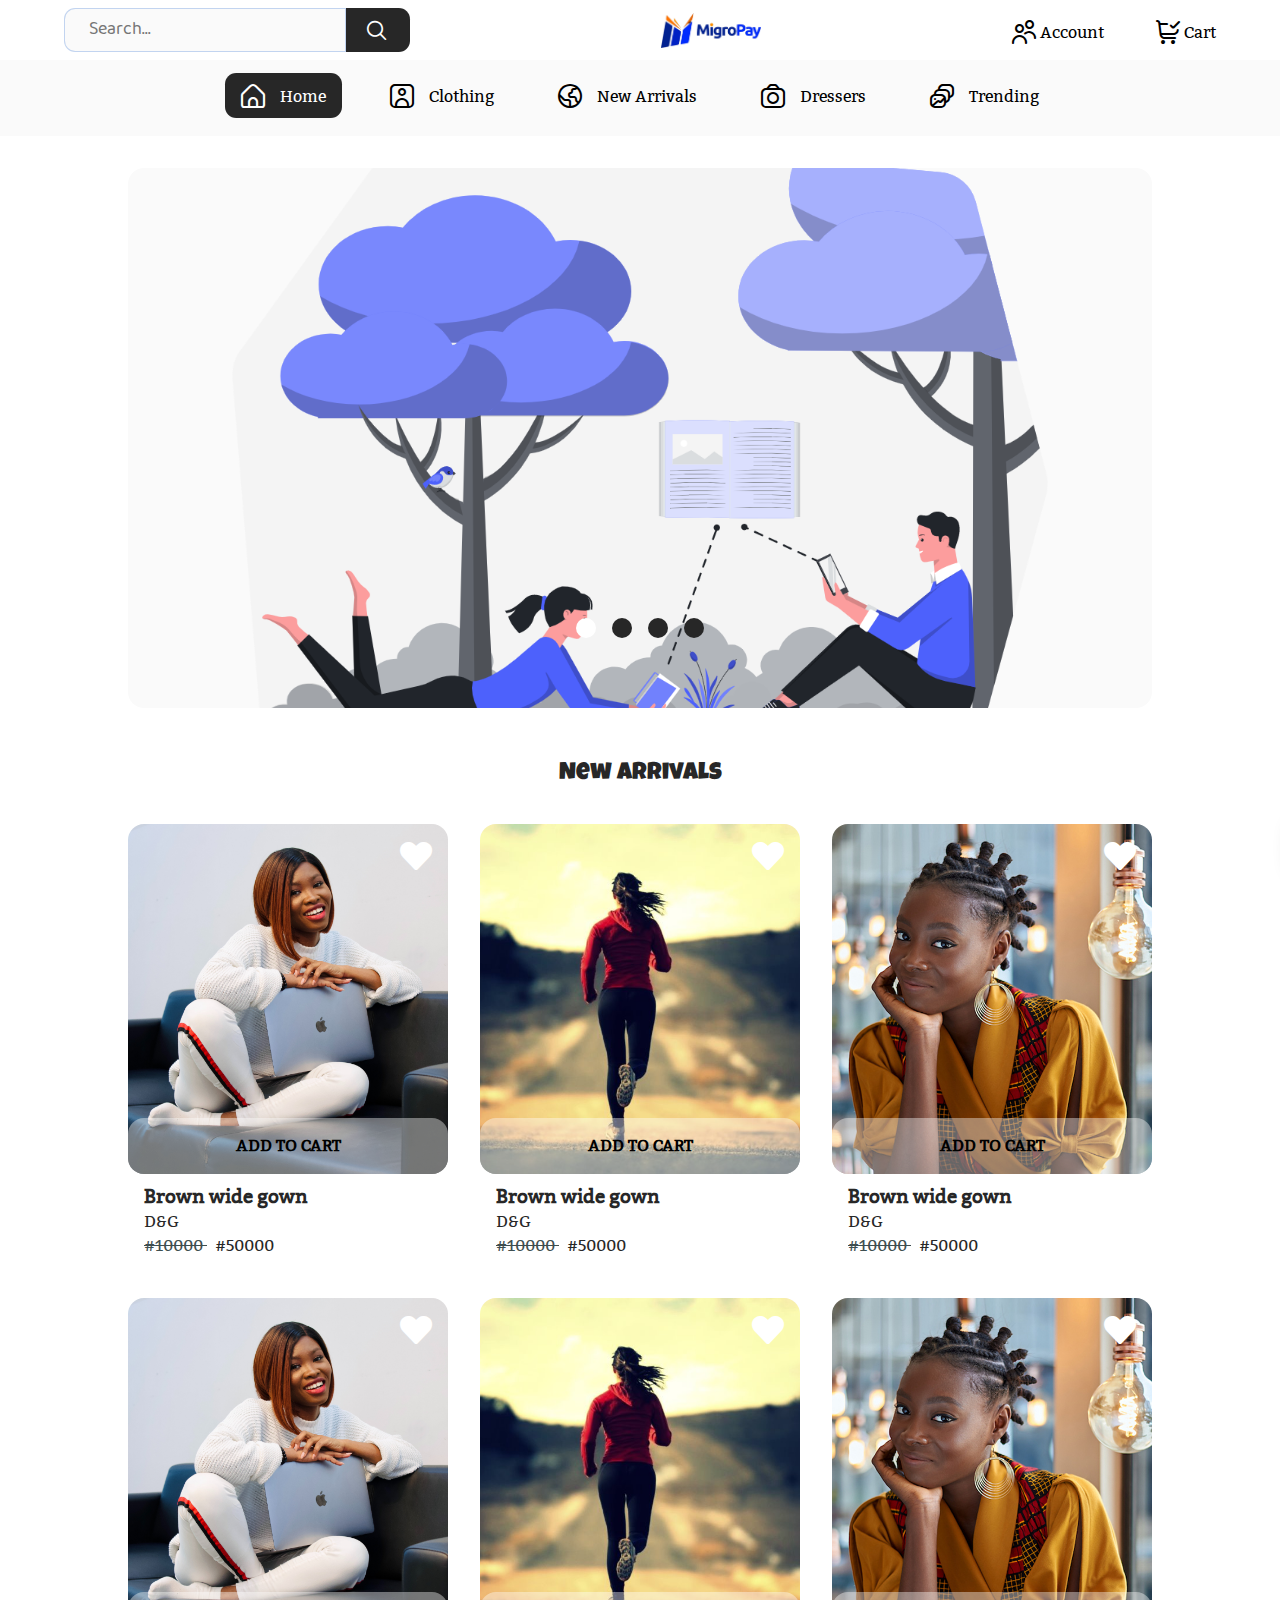
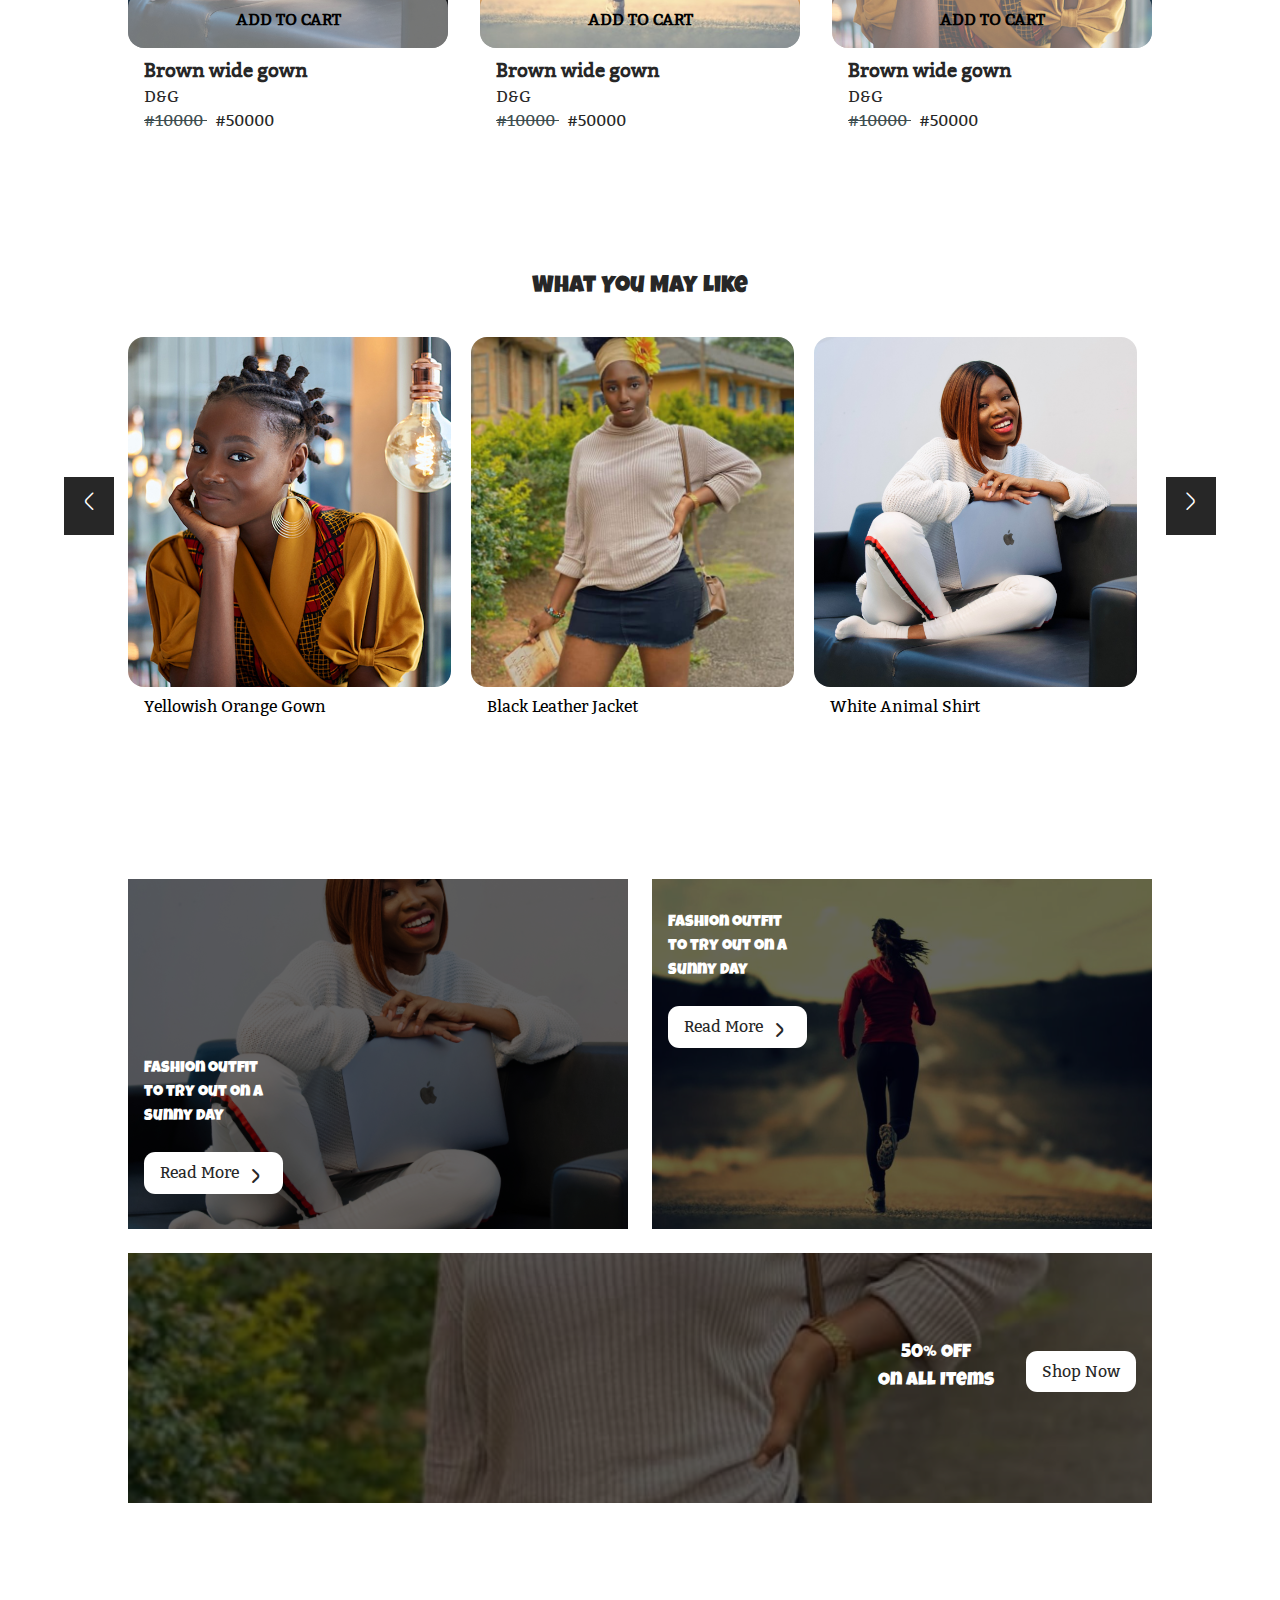
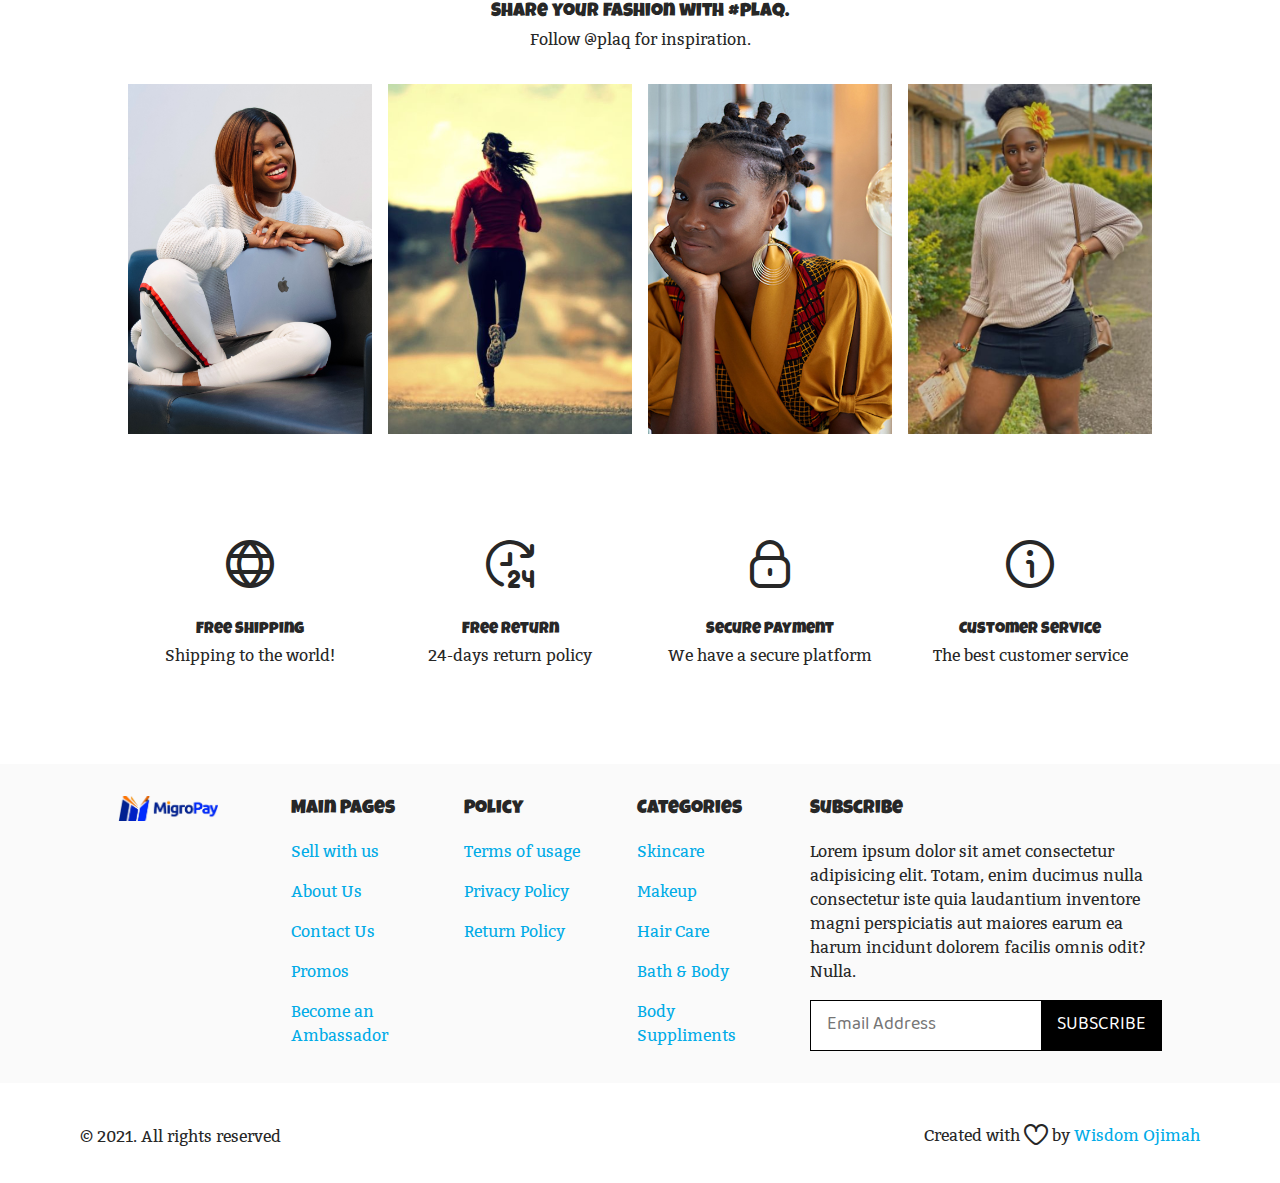
==== commit c9196501: "Added cloth review page." ====
--- a/index.html
+++ b/index.html
@@ -39,7 +39,7 @@
 
             </form>
 
-            <img class="logo" src="assets/img/logo.png" alt="Logo" width="70" height="100%">
+            <img class="logo" src="assets/img/logo.png" alt="Logo" width="100" height="auto">
 
             <div>
 
@@ -648,7 +648,7 @@
 
         <div class="footer-container grid justify-between">
 
-            <img class="logo" src="assets/img/logo.png" alt="Logo" width="70" height="100%">
+            <img class="logo" src="assets/img/logo.png" alt="Logo" width="100" height="auto">
 
             <div>
 
@@ -768,7 +768,7 @@
     </footer>
 
 
-    <a class="to-top btn bg-white fixed border-7" href="javascript:void(0)" aria-label="Scroll to top button">
+    <a class="to-top bg-white fixed border-7" href="javascript:void(0)" aria-label="Scroll to top button">
         <i class="fr fi-rr-angle-up"></i>
     </a>
 
--- a/assets/css/main.css
+++ b/assets/css/main.css
@@ -80,11 +80,12 @@
     border: none;
     outline: none;
     font-family: var(--baloo-2);
-    font-size: 1.3rem;
+    font-size: 1.1rem;
     font-weight: 100;
 }
 
-button {
+button,
+summary {
     cursor: pointer;
 }
 
@@ -108,11 +109,11 @@
 
 .logo {
     width: 100px;
-    height: 50px;
+    height: auto;
 }
 
 .btn {
-    padding: .5rem 1rem;
+    padding: .7rem 1rem;
 }
 
 .input-focus:focus {
@@ -288,13 +289,13 @@
 .search-input {
     border-top-left-radius: .7rem;
     border-bottom-left-radius: .7rem;
-    padding: .3rem 1.5rem;
+    padding: .5rem 1.5rem;
 }
 
 .search-btn {
     border-top-right-radius: .7rem;
     border-bottom-right-radius: .7rem;
-    padding: .3rem 1.5rem .3rem 1rem;
+    padding: .3rem 1.5rem .3rem 1.3rem;
 }
 
 .search-btn .fr,
@@ -364,7 +365,7 @@
 .nav-content {
     width: calc(80% - 2rem);
     height: 100vh;
-    top: 7.4rem;
+    top: 6.5rem;
     transform: translateX(-100%);
 }
 
@@ -405,7 +406,8 @@
     min-width: 100%;
 }
 
-.slideshow-image {
+.slideshow-image,
+.preview-cloth-image {
     height: 100%;
 }
 
@@ -429,7 +431,11 @@
 .slideshow-container,
 .account-grid,
 .sign-in-grid,
-.sign-up-grid {
+.sign-up-grid,
+.clothing-preview-image-grid,
+.review-container,
+.reviews-grid,
+.top-reviews {
     margin-top: 2rem;
 }
 
@@ -439,7 +445,8 @@
     margin-bottom: 2rem;
 }
 
-.new-arrivals-grid {
+.new-arrivals-grid,
+.cloth-details {
     row-gap: 2rem;
 }
 
@@ -461,8 +468,7 @@
 
 .arrivals-image,
 .what-you-like-image,
-.share-fashion-image,
-.clothing-image {
+.share-fashion-image {
     height: 350px;
 }
 
@@ -523,7 +529,11 @@
 .share-fashion-grid,
 .service-features-grid,
 .footer-container,
-.clothing-grid {
+.clothing-grid,
+.clothing-preview-image-grid,
+.clothing-preview-image,
+.review,
+.top-reviews {
     gap: 2rem;
 }
 
@@ -613,6 +623,7 @@
 }
 
 .to-top {
+    padding: .6rem .7rem .4rem .7rem;
     bottom: 2rem;
     transform: translateX(150%);
     box-shadow: 5px 6px 20px 0 rgba(0 0 0 / 20%);
@@ -631,7 +642,8 @@
 .sign-in-grid,
 .sign-up-grid,
 .clothing-top,
-.clothing-select-filters {
+.clothing-select-filters,
+.preview-details {
     gap: 1rem;
 }
 
@@ -642,6 +654,7 @@
 .account-input {
     width: calc(100% - 2.1rem);
     margin: .5rem 0;
+    padding: .5rem 1rem;
 }
 
 .clothing-top {
@@ -670,11 +683,6 @@
 .clothing-pagination-links-container {
     row-gap: 1rem;
     place-content: center;
-}
-
-.clothing-pagination-links-container,
-.clothing-discount-advert {
-    margin-bottom: 4rem;
 }
 
 .clothing-pagination-link {
@@ -703,4 +711,39 @@
 
 .paginate-control {
     top: .3vh;
+}
+
+.cloth-preview-main {
+    padding-bottom: 2rem;
+}
+
+.clothing-preview-image {
+    grid-template-areas: "one three"
+                         "four two";
+    gap: .5rem;
+}
+
+.one {
+    grid-area: one;
+}
+
+.two {
+    grid-area: two;
+}
+
+.three {
+    grid-area: three;
+}
+
+.four {
+    grid-area: four;
+}
+
+.sizes {
+    border: 1px solid lightgray;
+    padding: .5rem .7rem;
+}
+
+.review-content {
+    column-gap: .5rem;
 }--- a/assets/css/style.css
+++ b/assets/css/style.css
@@ -7,8 +7,8 @@
     .container,
     .slideshow-container,
     .account-container,
-    .clothing-pagination,
-    .clothing-discount-advert {
+    .clothing-main,
+    .cloth-preview {
         margin-left: 1.5rem;
         margin-right: 1.5rem;
     }
@@ -32,8 +32,8 @@
     .container,
     .slideshow-container,
     .account-container,
-    .clothing-pagination,
-    .clothing-discount-advert {
+    .clothing-main,
+    .cloth-preview {
         margin-left: 2rem;
         margin-right: 2rem;
     }
@@ -57,8 +57,8 @@
     .container,
     .slideshow-container,
     .account-container,
-    .clothing-pagination,
-    .clothing-discount-advert {
+    .clothing-main,
+    .cloth-preview {
         margin-left: 2.5rem;
         margin-right: 2.5rem;
     }
@@ -90,8 +90,8 @@
     .container,
     .slideshow-container,
     .account-container,
-    .clothing-pagination,
-    .clothing-discount-advert {
+    .clothing-main,
+    .cloth-preview {
         margin-left: 3rem;
         margin-right: 3rem;
     }
@@ -113,7 +113,8 @@
     .slideshow-container,
     .what-you-like,
     .account-header,
-    .account-grid .sub-header {
+    .account-grid .sub-header,
+    .cloth-preview {
         width: 90%;
         margin-left: auto;
         margin-right: auto;
@@ -121,9 +122,7 @@
 
     .new-arrivals,
     .share-fashion,
-    .clothing-grid,
-    .clothing-pagination,
-    .clothing-discount-advert {
+    .clothing-main {
         margin-left: 1rem;
         margin-right: 1rem;
     }
@@ -169,9 +168,7 @@
 
     .new-arrivals,
     .share-fashion,
-    .clothing-grid,
-    .clothing-pagination,
-    .clothing-discount-advert {
+    .clothing-main {
         margin-left: 2rem;
         margin-right: 2rem;
     }
@@ -195,15 +192,19 @@
         margin-right: 4rem;
     }
 
+    .reviews-grid {
+        grid-template-columns: repeat(2, 6fr);
+        column-gap: 1rem;
+    }
+
 }
 
 @media only screen and (min-width: 768px) {
 
     .new-arrivals,
     .share-fashion,
-    .clothing-grid,
-    .clothing-pagination,
-    .clothing-discount-advert {
+    .clothing-main,
+    .cloth-preview {
         margin-left: 2.5rem;
         margin-right: 2.5rem;
     }
@@ -261,11 +262,14 @@
 
 @media only screen and (min-width: 800px) {
 
+    .logo {
+        height: 10%;
+    }
+
     .new-arrivals,
     .share-fashion,
-    .clothing-grid,
-    .clothing-pagination,
-    .clothing-discount-advert {
+    .clothing-main,
+    .cloth-preview {
         margin-left: 3rem;
         margin-right: 3rem;
     }
@@ -371,9 +375,8 @@
     .clothing-grid,
     .new-arrivals,
     .share-fashion,
-    .clothing-grid,
-    .clothing-pagination,
-    .clothing-discount-advert {
+    .clothing-main,
+    .cloth-preview {
         width: 90%;
         margin-left: auto;
         margin-right: auto;
@@ -447,6 +450,21 @@
         padding-right: 1rem;
     }
 
+    .clothing-preview-image-grid {
+        grid-template-columns: 10fr 6fr;
+    }
+
+    .clothing-preview-image {
+        grid-template-areas: "one two two"
+                             "three two two"
+                             "four two two";
+        gap: 1rem;
+    }
+
+    .reviews-grid {
+        column-gap: 2rem;
+    }
+
 }
 
 @media only screen and (min-width: 1200px) {
@@ -457,7 +475,8 @@
     .share-fashion,
     .service-features-grid,
     .account-grid,
-    .clothing-grid {
+    .cloth-preview,
+    .clothing-main {
         width: 80%;
         margin-left: auto;
         margin-right: auto;
@@ -502,8 +521,13 @@
         width: 40%;
     }
 
-    .account-grid {
+    .account-grid,
+    .clothing-main {
         width: 90%;
+    }
+
+    .account-grid,
+    .reviews-grid {
         column-gap: 5rem;
     }
 
@@ -517,8 +541,11 @@
     }
 
     .clothing-grid {
-        width: 90%;
         gap: 2rem;
     }
 
+    .reviews-grid {
+        grid-template-columns: 8fr 5fr;
+    }
+
 }  --- a/assets/css/main.css
+++ b/assets/css/main.css
@@ -80,11 +80,12 @@
     border: none;
     outline: none;
     font-family: var(--baloo-2);
-    font-size: 1.3rem;
+    font-size: 1.1rem;
     font-weight: 100;
 }
 
-button {
+button,
+summary {
     cursor: pointer;
 }
 
@@ -108,11 +109,11 @@
 
 .logo {
     width: 100px;
-    height: 50px;
+    height: auto;
 }
 
 .btn {
-    padding: .5rem 1rem;
+    padding: .7rem 1rem;
 }
 
 .input-focus:focus {
@@ -288,13 +289,13 @@
 .search-input {
     border-top-left-radius: .7rem;
     border-bottom-left-radius: .7rem;
-    padding: .3rem 1.5rem;
+    padding: .5rem 1.5rem;
 }
 
 .search-btn {
     border-top-right-radius: .7rem;
     border-bottom-right-radius: .7rem;
-    padding: .3rem 1.5rem .3rem 1rem;
+    padding: .3rem 1.5rem .3rem 1.3rem;
 }
 
 .search-btn .fr,
@@ -364,7 +365,7 @@
 .nav-content {
     width: calc(80% - 2rem);
     height: 100vh;
-    top: 7.4rem;
+    top: 6.5rem;
     transform: translateX(-100%);
 }
 
@@ -405,7 +406,8 @@
     min-width: 100%;
 }
 
-.slideshow-image {
+.slideshow-image,
+.preview-cloth-image {
     height: 100%;
 }
 
@@ -429,7 +431,11 @@
 .slideshow-container,
 .account-grid,
 .sign-in-grid,
-.sign-up-grid {
+.sign-up-grid,
+.clothing-preview-image-grid,
+.review-container,
+.reviews-grid,
+.top-reviews {
     margin-top: 2rem;
 }
 
@@ -439,7 +445,8 @@
     margin-bottom: 2rem;
 }
 
-.new-arrivals-grid {
+.new-arrivals-grid,
+.cloth-details {
     row-gap: 2rem;
 }
 
@@ -461,8 +468,7 @@
 
 .arrivals-image,
 .what-you-like-image,
-.share-fashion-image,
-.clothing-image {
+.share-fashion-image {
     height: 350px;
 }
 
@@ -523,7 +529,11 @@
 .share-fashion-grid,
 .service-features-grid,
 .footer-container,
-.clothing-grid {
+.clothing-grid,
+.clothing-preview-image-grid,
+.clothing-preview-image,
+.review,
+.top-reviews {
     gap: 2rem;
 }
 
@@ -613,6 +623,7 @@
 }
 
 .to-top {
+    padding: .6rem .7rem .4rem .7rem;
     bottom: 2rem;
     transform: translateX(150%);
     box-shadow: 5px 6px 20px 0 rgba(0 0 0 / 20%);
@@ -631,7 +642,8 @@
 .sign-in-grid,
 .sign-up-grid,
 .clothing-top,
-.clothing-select-filters {
+.clothing-select-filters,
+.preview-details {
     gap: 1rem;
 }
 
@@ -642,6 +654,7 @@
 .account-input {
     width: calc(100% - 2.1rem);
     margin: .5rem 0;
+    padding: .5rem 1rem;
 }
 
 .clothing-top {
@@ -670,11 +683,6 @@
 .clothing-pagination-links-container {
     row-gap: 1rem;
     place-content: center;
-}
-
-.clothing-pagination-links-container,
-.clothing-discount-advert {
-    margin-bottom: 4rem;
 }
 
 .clothing-pagination-link {
@@ -703,4 +711,39 @@
 
 .paginate-control {
     top: .3vh;
+}
+
+.cloth-preview-main {
+    padding-bottom: 2rem;
+}
+
+.clothing-preview-image {
+    grid-template-areas: "one three"
+                         "four two";
+    gap: .5rem;
+}
+
+.one {
+    grid-area: one;
+}
+
+.two {
+    grid-area: two;
+}
+
+.three {
+    grid-area: three;
+}
+
+.four {
+    grid-area: four;
+}
+
+.sizes {
+    border: 1px solid lightgray;
+    padding: .5rem .7rem;
+}
+
+.review-content {
+    column-gap: .5rem;
 }--- a/assets/css/style.css
+++ b/assets/css/style.css
@@ -7,8 +7,8 @@
     .container,
     .slideshow-container,
     .account-container,
-    .clothing-pagination,
-    .clothing-discount-advert {
+    .clothing-main,
+    .cloth-preview {
         margin-left: 1.5rem;
         margin-right: 1.5rem;
     }
@@ -32,8 +32,8 @@
     .container,
     .slideshow-container,
     .account-container,
-    .clothing-pagination,
-    .clothing-discount-advert {
+    .clothing-main,
+    .cloth-preview {
         margin-left: 2rem;
         margin-right: 2rem;
     }
@@ -57,8 +57,8 @@
     .container,
     .slideshow-container,
     .account-container,
-    .clothing-pagination,
-    .clothing-discount-advert {
+    .clothing-main,
+    .cloth-preview {
         margin-left: 2.5rem;
         margin-right: 2.5rem;
     }
@@ -90,8 +90,8 @@
     .container,
     .slideshow-container,
     .account-container,
-    .clothing-pagination,
-    .clothing-discount-advert {
+    .clothing-main,
+    .cloth-preview {
         margin-left: 3rem;
         margin-right: 3rem;
     }
@@ -113,7 +113,8 @@
     .slideshow-container,
     .what-you-like,
     .account-header,
-    .account-grid .sub-header {
+    .account-grid .sub-header,
+    .cloth-preview {
         width: 90%;
         margin-left: auto;
         margin-right: auto;
@@ -121,9 +122,7 @@
 
     .new-arrivals,
     .share-fashion,
-    .clothing-grid,
-    .clothing-pagination,
-    .clothing-discount-advert {
+    .clothing-main {
         margin-left: 1rem;
         margin-right: 1rem;
     }
@@ -169,9 +168,7 @@
 
     .new-arrivals,
     .share-fashion,
-    .clothing-grid,
-    .clothing-pagination,
-    .clothing-discount-advert {
+    .clothing-main {
         margin-left: 2rem;
         margin-right: 2rem;
     }
@@ -195,15 +192,19 @@
         margin-right: 4rem;
     }
 
+    .reviews-grid {
+        grid-template-columns: repeat(2, 6fr);
+        column-gap: 1rem;
+    }
+
 }
 
 @media only screen and (min-width: 768px) {
 
     .new-arrivals,
     .share-fashion,
-    .clothing-grid,
-    .clothing-pagination,
-    .clothing-discount-advert {
+    .clothing-main,
+    .cloth-preview {
         margin-left: 2.5rem;
         margin-right: 2.5rem;
     }
@@ -261,11 +262,14 @@
 
 @media only screen and (min-width: 800px) {
 
+    .logo {
+        height: 10%;
+    }
+
     .new-arrivals,
     .share-fashion,
-    .clothing-grid,
-    .clothing-pagination,
-    .clothing-discount-advert {
+    .clothing-main,
+    .cloth-preview {
         margin-left: 3rem;
         margin-right: 3rem;
     }
@@ -371,9 +375,8 @@
     .clothing-grid,
     .new-arrivals,
     .share-fashion,
-    .clothing-grid,
-    .clothing-pagination,
-    .clothing-discount-advert {
+    .clothing-main,
+    .cloth-preview {
         width: 90%;
         margin-left: auto;
         margin-right: auto;
@@ -447,6 +450,21 @@
         padding-right: 1rem;
     }
 
+    .clothing-preview-image-grid {
+        grid-template-columns: 10fr 6fr;
+    }
+
+    .clothing-preview-image {
+        grid-template-areas: "one two two"
+                             "three two two"
+                             "four two two";
+        gap: 1rem;
+    }
+
+    .reviews-grid {
+        column-gap: 2rem;
+    }
+
 }
 
 @media only screen and (min-width: 1200px) {
@@ -457,7 +475,8 @@
     .share-fashion,
     .service-features-grid,
     .account-grid,
-    .clothing-grid {
+    .cloth-preview,
+    .clothing-main {
         width: 80%;
         margin-left: auto;
         margin-right: auto;
@@ -502,8 +521,13 @@
         width: 40%;
     }
 
-    .account-grid {
+    .account-grid,
+    .clothing-main {
         width: 90%;
+    }
+
+    .account-grid,
+    .reviews-grid {
         column-gap: 5rem;
     }
 
@@ -517,8 +541,11 @@
     }
 
     .clothing-grid {
-        width: 90%;
         gap: 2rem;
     }
 
+    .reviews-grid {
+        grid-template-columns: 8fr 5fr;
+    }
+
 }  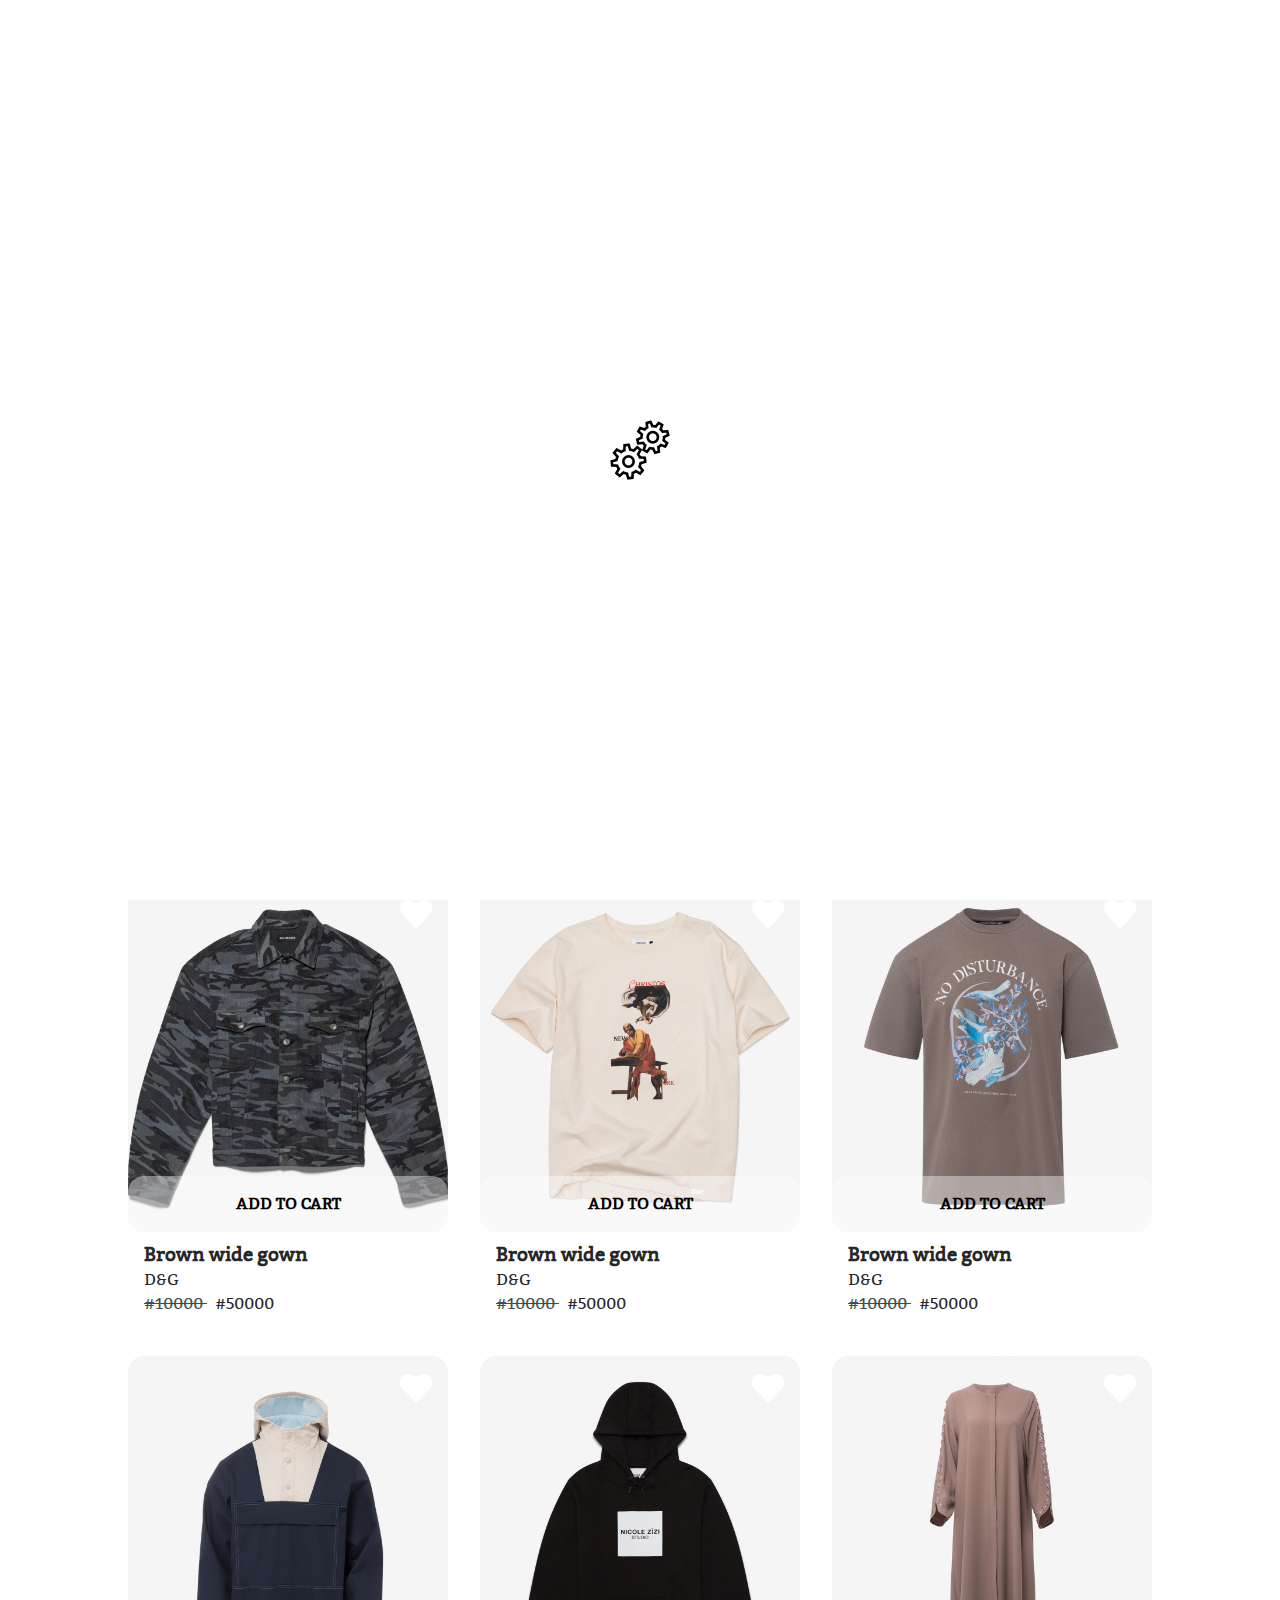
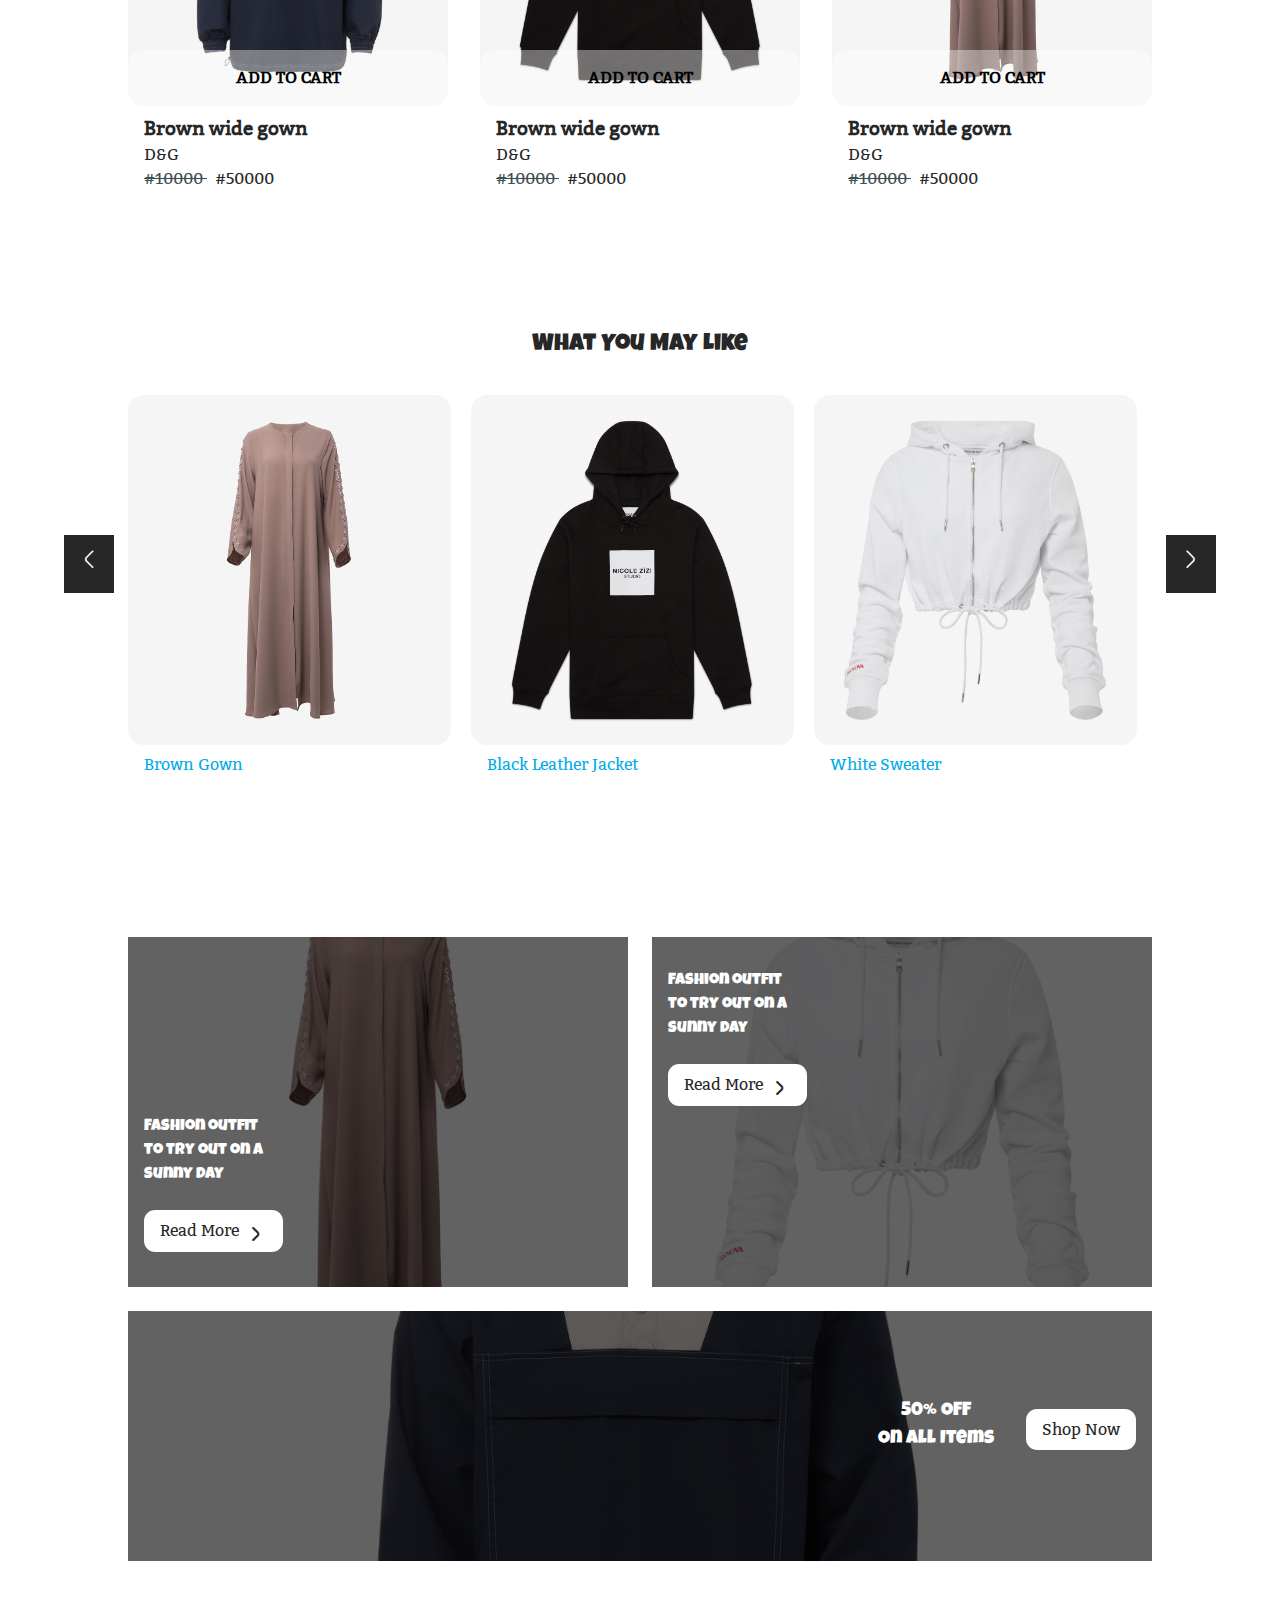
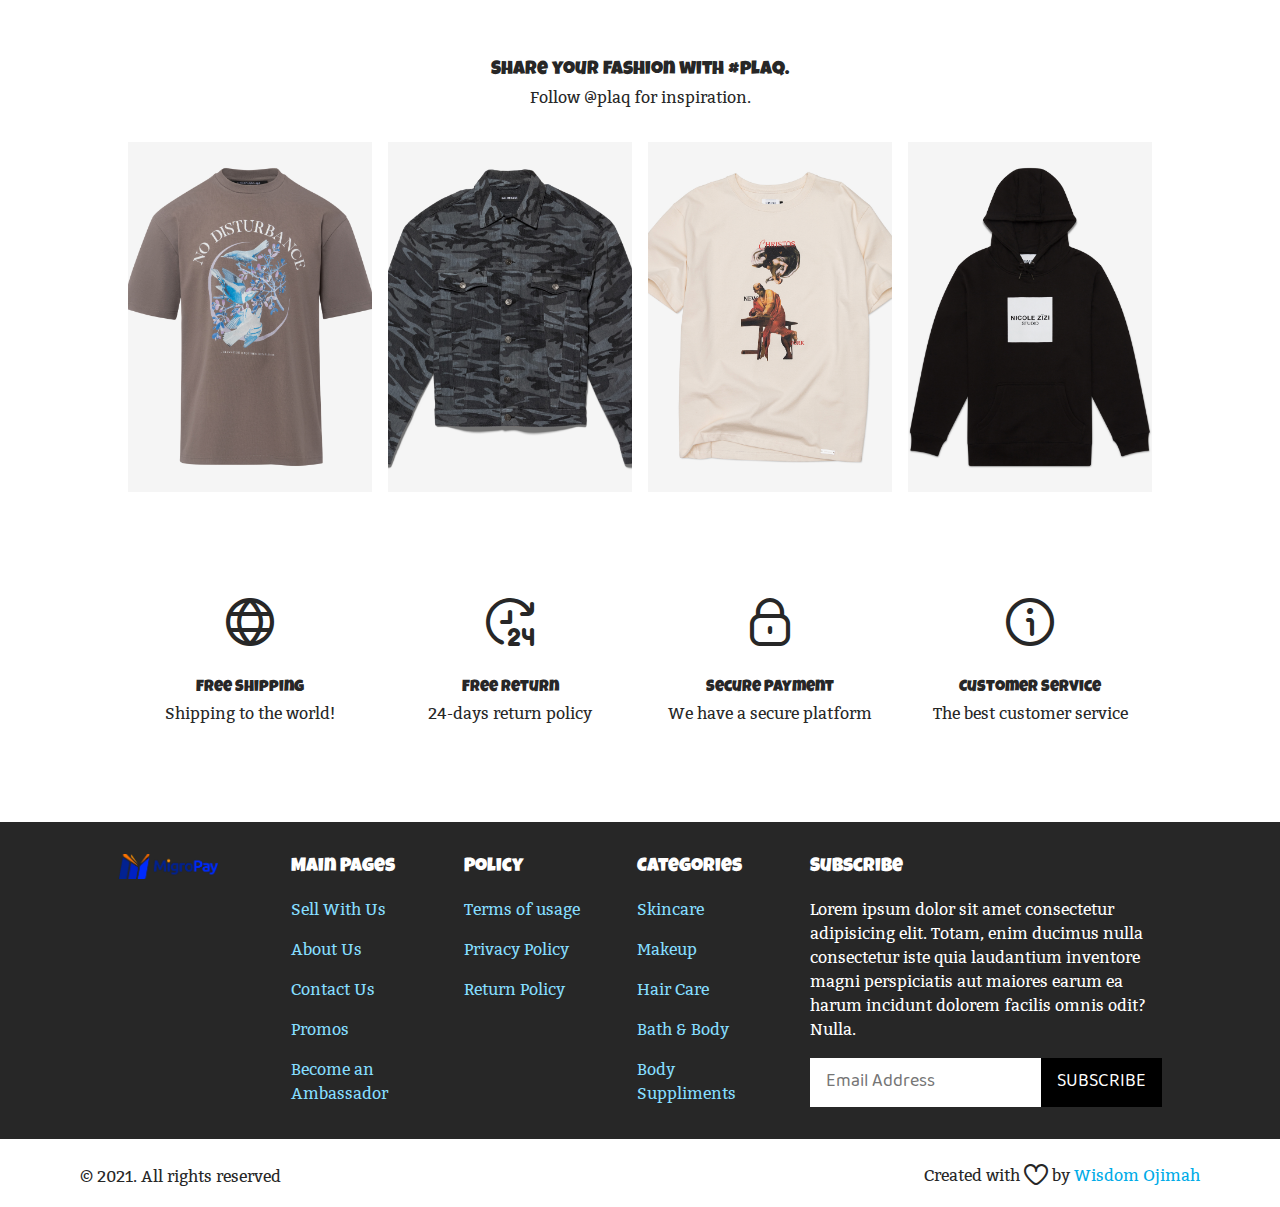
==== commit 73ecab97: "Refactored CSS and updated README." ====
--- a/index.html
+++ b/index.html
@@ -10,6 +10,7 @@
     <link rel="shortcut icon" href="assets/img/logo.png" type="image/x-icon">
 
     <!-- Preload stylesheets and scripts -->
+    <link rel="preload" href="assets/css/preloader.css" as="style">
     <link rel="preload" href="assets/css/main.css" as="style">
     <link rel="preload" href="assets/css/style.css" as="style">
     <link rel="preload" href="assets/css/fonts.css" as="style">
@@ -19,17 +20,26 @@
 
 
     <!-- Actual stylehseet -->
+    <link rel="stylesheet" href="assets/css/preloader.css">
     <link rel="stylesheet" href="assets/css/main.css">
 
 </head>
 <body class="bg-white">
 
+    <div class="preloader-container fixed bg-white grid place-center">
+
+        <div class="preloader-content">
+            <img src="assets/img/preloader.gif" alt="Preloader">
+        </div>
+
+    </div>
+
     <!-- Header Section -->
     <header class="flex flex-column sticky bg-white">
 
         <div class="top-header flex justify-between align-center bg-white">
 
-            <form class="search-container absolute flex" action="search.html" method="GET">
+            <form class="search-container absolute flex" action="" method="get">
 
                 <input class="search-input input-focus bg-light-grey" type="text" placeholder="Search..." name="search">
 
@@ -43,12 +53,12 @@
 
             <div>
 
-                <a class="top-nav-link-icon" href="account.html" aria-label="Login to one's account">
+                <a class="top-nav-link-icon black" href="account.html" aria-label="Login to one's account">
                     <i class="fr fi-rr-users relative"></i>
                     Account
                 </a>
 
-                <a href="cart.html" aria-label="Check what is in cart">
+                <a class="black" href="cart.html" aria-label="Check what is in cart">
                     <i class="fr fi-rr-shopping-cart-check relative"></i>
                     Cart
                 </a>
@@ -57,11 +67,11 @@
 
         </div>
 
-        <div class="nav-content-container flex flex-column relative bg-light-grey">
+        <div class="nav-content-container flex flex-column relative bg-white">
 
             <div class="nav-togglers sticky flex align-center justify-between">
 
-                <a class="search-toggle" href="javascript:void(0)" aria-label="Search bar toggler">
+                <a class="search-toggle black" href="javascript:void(0)" aria-label="Search bar toggler">
                     <i class="fr fi-rr-search relative"></i>
                 </a>
 
@@ -78,36 +88,35 @@
                     <ul class="nav-links flex flex-column">
 
                         <li class="nav-item">
-                            <a class="nav-link active border-7 btn" href="index.html">
+                            <a class="nav-link active border-7" href="index.html">
                                 <i class="fr fi-rr-home relative nav-link-icon"></i>
                                 Home
                             </a>
                         </li>
 
                         <li class="nav-item">
-                            <a class="nav-link border-7 btn" href="clothing.html">
+                            <a class="nav-link border-7 black" href="clothing.html">
                                 <i class="fr fi-rr-portrait relative nav-link-icon"></i>
                                 Clothing
                             </a>
                         </li>
 
-
                         <li class="nav-item">
-                            <a class="nav-link border-7 btn" href="new-arrivals.html">
+                            <a class="nav-link border-7 black" href="new-arrivals.html">
                                 <i class="fr fi-rr-world relative nav-link-icon"></i>
                                 New Arrivals
                             </a>
                         </li>
 
                         <li class="nav-item">
-                            <a class="nav-link border-7 btn" href="dressers.html">
+                            <a class="nav-link border-7 black" href="dressers.html">
                                 <i class="fr fi-rr-camera relative nav-link-icon"></i>
                                 Dressers
                             </a>
                         </li>
 
                         <li class="nav-item">
-                            <a class="nav-link border-7 btn" href="trending.html">
+                            <a class="nav-link border-7 black" href="trending.html">
                                 <i class="fr fi-rr-gallery relative nav-link-icon"></i>
                                 Trending
                             </a>
@@ -128,19 +137,19 @@
     <div class="slideshow-container flex relative bg-light-grey black">
 
         <div class="slideshow-content">
-            <img class="slideshow-image" src="assets/img/slide-1.png" loading="lazy" alt="Slide Image" width="100%" height="100%">
+            <img class="slideshow-image" src="assets/img/slide-1.jpg" loading="lazy" alt="Slide Image" width="100%" height="100%">
         </div>
 
         <div class="slideshow-content">
-            <img class="slideshow-image" src="assets/img/faq-image.png" loading="lazy" alt="Slide Image" width="100%" height="100%">
+            <img class="slideshow-image" src="assets/img/slide-2.jpg" loading="lazy" alt="Slide Image" width="100%" height="100%">
         </div>
 
         <div class="slideshow-content">
-            <img class="slideshow-image" src="assets/img/jogging-800.jpg" loading="lazy" alt="Slide Image" width="100%" height="100%">
+            <img class="slideshow-image" src="assets/img/slide-1.jpg" loading="lazy" alt="Slide Image" width="100%" height="100%">
         </div>
 
         <div class="slideshow-content">
-            <img class="slideshow-image" src="assets/img/122897147_787767158684970_9108500850034584037_n.jpg" loading="lazy" alt="Slide Image" width="100%" height="100%">
+            <img class="slideshow-image" src="assets/img/slide-2.jpg" loading="lazy" alt="Slide Image" width="100%" height="100%">
         </div>
 
         <div class="slide-indicator-container absolute flex">
@@ -154,10 +163,11 @@
 
     </div>
 
+
     <main>
 
         <!-- New Arrivals -->
-        <section class="new-arrivals container">
+        <section class="new-arrivals container lg-w-80">
 
             <h2 class="text-center header">
                 New Arrivals
@@ -169,11 +179,11 @@
 
                     <div>
                         <i class="fas fa-heart arrivals-heart absolute white"></i>
-                        <img class="arrivals-image border-1" src="assets/img/faq-image.png" loading="lazy" alt="Arrivals" width="100%" height="350">
+                        <img class="arrivals-image border-1" src="assets/img/60a4f967e6bc90331ec92437_3.jpg" loading="lazy" alt="Arrivals" width="100%" height="350">
                     </div>
 
                     <div class="transparent-white absolute text-center border-1 arrivals-add-to-cart">
-                        <a href="cart.html">
+                        <a class="black" href="cart.html">
                             ADD TO CART
                         </a>
                     </div>
@@ -203,11 +213,11 @@
 
                     <div>
                         <i class="fas fa-heart arrivals-heart absolute white"></i>
-                        <img class="arrivals-image border-1" src="assets/img/jogging-800.jpg" loading="lazy" alt="Arrivals" width="100%" height="350">
+                        <img class="arrivals-image border-1" src="assets/img/60a4fa22ded29706e7024478_8.jpg" loading="lazy" alt="Arrivals" width="100%" height="350">
                     </div>
 
                     <div class="transparent-white absolute text-center border-1 arrivals-add-to-cart">
-                        <a href="cart.html">
+                        <a class="black" href="cart.html">
                             ADD TO CART
                         </a>
                     </div>
@@ -237,11 +247,11 @@
 
                     <div>
                         <i class="fas fa-heart arrivals-heart absolute white"></i>
-                        <img class="arrivals-image border-1" src="assets/img/slideshow.jpg" loading="lazy" alt="Arrivals" width="100%" height="350">
+                        <img class="arrivals-image border-1" src="assets/img/60ab6ebee8e3aeb0600e4cb9_1.jpg" loading="lazy" alt="Arrivals" width="100%" height="350">
                     </div>
 
                     <div class="transparent-white absolute text-center border-1 arrivals-add-to-cart">
-                        <a href="cart.html">
+                        <a class="black" href="cart.html">
                             ADD TO CART
                         </a>
                     </div>
@@ -271,11 +281,11 @@
 
                     <div>
                         <i class="fas fa-heart arrivals-heart absolute white"></i>
-                        <img class="arrivals-image border-1" src="assets/img/faq-image.png" loading="lazy" alt="Arrivals" width="100%" height="350">
+                        <img class="arrivals-image border-1" src="assets/img/60ae443ecc7ef26d1ac9f9ff_6.jpg" loading="lazy" alt="Arrivals" width="100%" height="350">
                     </div>
 
                     <div class="transparent-white absolute text-center border-1 arrivals-add-to-cart">
-                        <a href="cart.html">
+                        <a class="black" href="cart.html">
                             ADD TO CART
                         </a>
                     </div>
@@ -305,11 +315,11 @@
 
                     <div>
                         <i class="fas fa-heart arrivals-heart absolute white"></i>
-                        <img class="arrivals-image border-1" src="assets/img/jogging-800.jpg" loading="lazy" alt="Arrivals" width="100%" height="350">
+                        <img class="arrivals-image border-1" src="assets/img/black-jacket.jpg" loading="lazy" alt="Arrivals" width="100%" height="350">
                     </div>
 
                     <div class="transparent-white absolute text-center border-1 arrivals-add-to-cart">
-                        <a href="cart.html">
+                        <a class="black" href="cart.html">
                             ADD TO CART
                         </a>
                     </div>
@@ -339,11 +349,11 @@
 
                     <div>
                         <i class="fas fa-heart arrivals-heart absolute white"></i>
-                        <img class="arrivals-image border-1" src="assets/img/slideshow.jpg" loading="lazy" alt="Arrivals" width="100%" height="350">
+                        <img class="arrivals-image border-1" src="assets/img/slide-1.jpg" loading="lazy" alt="Arrivals" width="100%" height="350">
                     </div>
 
                     <div class="transparent-white absolute text-center border-1 arrivals-add-to-cart">
-                        <a href="cart.html">
+                        <a class="black" href="cart.html">
                             ADD TO CART
                         </a>
                     </div>
@@ -375,7 +385,7 @@
 
 
         <!-- What You May Like -->
-        <section class="what-you-may-like-container relative">
+        <section class="relative">
 
             <button class="what-you-like-btn absolute left active" aria-label="What you may like scroll buttons">
                 <i class="fi fi-rr-angle-left relative"></i>
@@ -385,7 +395,7 @@
                 <i class="fi fi-rr-angle-right relative"></i>
             </button>
 
-            <div class="what-you-like">
+            <div class="what-you-like lg-w-80">
 
                 <h2 class="text-center header">
                     What You May Like
@@ -395,11 +405,11 @@
 
                     <div class="what-you-like-card">
 
-                        <img class="what-you-may-like-image border-1" src="assets/img/slideshow.jpg" loading="lazy" alt="What you may like" width="100%" height="350">
+                        <img class="what-you-may-like-image border-1" src="assets/img/slide-1.jpg" loading="lazy" alt="What you may like" width="100%" height="350">
                         
                         <p>
-                            <a href="clothing.html">
-                                Yellowish Orange Gown
+                            <a class="link" href="clothing.html">
+                                Brown Gown
                             </a>
                         </p>
 
@@ -407,10 +417,10 @@
 
                     <div class="what-you-like-card">
 
-                        <img class="what-you-may-like-image border-1" src="assets/img/122897147_787767158684970_9108500850034584037_n.jpg" loading="lazy" alt="What you may like" width="100%" height="350">
+                        <img class="what-you-may-like-image border-1" src="assets/img/black-jacket.jpg" loading="lazy" alt="What you may like" width="100%" height="350">
                         
                         <p>
-                            <a href="clothing.html">
+                            <a class="link" href="clothing.html">
                                 Black Leather Jacket
                             </a>
                         </p>
@@ -419,11 +429,11 @@
 
                     <div class="what-you-like-card">
 
-                        <img class="what-you-may-like-image border-1" src="assets/img/faq-image.png" loading="lazy" alt="What you may like" width="100%" height="350">
+                        <img class="what-you-may-like-image border-1" src="assets/img/slide-2.jpg" loading="lazy" alt="What you may like" width="100%" height="350">
                         
                         <p>
-                            <a href="clothing.html">
-                                White Animal Shirt
+                            <a class="link" href="clothing.html">
+                                White Sweater
                             </a>
                         </p>
 
@@ -431,11 +441,11 @@
 
                     <div class="what-you-like-card">
 
-                        <img class="what-you-may-like-image border-1" src="assets/img/jogging-800.jpg" loading="lazy" alt="What you may like" width="100%" height="350">
+                        <img class="what-you-may-like-image border-1" src="assets/img/slide-1.jpg" loading="lazy" alt="What you may like" width="100%" height="350">
                         
                         <p>
-                            <a href="clothing.html">
-                                Yellow Check Gown
+                            <a class="link" href="clothing.html">
+                                Brown Gown
                             </a>
                         </p>
 
@@ -443,11 +453,11 @@
 
                     <div class="what-you-like-card">
 
-                        <img class="what-you-may-like-image border-1" src="assets/img/slideshow.jpg" loading="lazy" alt="What you may like" width="100%" height="350">
+                        <img class="what-you-may-like-image border-1" src="assets/img/black-jacket.jpg" loading="lazy" alt="What you may like" width="100%" height="350">
                         
                         <p>
-                            <a href="clothing.html">
-                                Yellowish Orange Gown
+                            <a class="link" href="clothing.html">
+                                Black Leather Jacket
                             </a>
                         </p>
 
@@ -455,35 +465,11 @@
 
                     <div class="what-you-like-card">
 
-                        <img class="what-you-may-like-image border-1" src="assets/img/122897147_787767158684970_9108500850034584037_n.jpg" alt="What you may like" width="100%" height="350">
+                        <img class="what-you-may-like-image border-1" src="assets/img/slide-2.jpg" loading="lazy" alt="What you may like" width="100%" height="350">
                         
                         <p>
-                            <a href="">
-                                Black Leather Jacket
-                            </a>
-                        </p>
-
-                    </div>
-
-                    <div class="what-you-like-card">
-
-                        <img class="what-you-may-like-image border-1" src="assets/img/faq-image.png" loading="lazy" alt="What you may like" width="100%" height="350">
-                        
-                        <p>
-                            <a href="clothing.html">
-                                White Animal Shirt
-                            </a>
-                        </p>
-
-                    </div>
-
-                    <div class="what-you-like-card">
-
-                        <img class="what-you-may-like-image border-1" src="assets/img/jogging-800.jpg" loading="lazy" alt="What you may like" width="100%" height="350">
-                        
-                        <p>
-                            <a href="clothing.html">
-                                Yellow Check Gown
+                            <a class="link" href="clothing.html">
+                                White Sweater
                             </a>
                         </p>
 
@@ -498,7 +484,7 @@
 
 
         <!-- Fashion Outfit -->
-        <section class="fashion-outfit container grid">
+        <section class="fashion-outfit container grid lg-w-80">
 
             <div class="fashion-outfit-one relative">
 
@@ -563,7 +549,7 @@
 
 
         <!-- Share Fashion With Plaq -->
-        <section class="share-fashion container">
+        <section class="share-fashion container lg-w-80">
 
             <h3 class="text-center header">
                 Share your fashion with #plaq.
@@ -574,13 +560,13 @@
 
             <div class="share-fashion-grid grid">
 
-                <img class="share-fashion-image" src="assets/img/faq-image.png" loading="lazy" alt="Share Fashion" width="100%" height="350">
-
-                <img class="share-fashion-image" src="assets/img/jogging-800.jpg" loading="lazy" alt="Share Fashion" width="100%" height="350">
-
-                <img class="share-fashion-image" src="assets/img/slideshow.jpg" loading="lazy" alt="Share Fashion" width="100%" height="350">
-
-                <img class="share-fashion-image" src="assets/img/122897147_787767158684970_9108500850034584037_n.jpg" loading="lazy" alt="Share Fashion" width="100%" height="350">
+                <img class="share-fashion-image" src="assets/img/60ab6ebee8e3aeb0600e4cb9_1.jpg" loading="lazy" alt="Share Fashion" width="100%" height="350">
+
+                <img class="share-fashion-image" src="assets/img/60a4f967e6bc90331ec92437_3.jpg" loading="lazy" alt="Share Fashion" width="100%" height="350">
+
+                <img class="share-fashion-image" src="assets/img/60a4fa22ded29706e7024478_8.jpg" loading="lazy" alt="Share Fashion" width="100%" height="350">
+
+                <img class="share-fashion-image" src="assets/img/black-jacket.jpg" loading="lazy" alt="Share Fashion" width="100%" height="350">
 
             </div>
 
@@ -588,7 +574,7 @@
 
 
         <!-- Service Features -->
-        <section class="service-features-grid container place-center grid">
+        <section class="service-features-grid container place-center grid lg-w-80">
 
             <div class="text-center">
 
@@ -644,7 +630,7 @@
 
 
     <!-- Footer -->
-    <footer class="bg-light-grey">
+    <footer>
 
         <div class="footer-container grid justify-between">
 
@@ -657,7 +643,7 @@
                 </h3>
 
                 <a class="footer-links link" href="">
-                    Sell with us
+                    Sell With Us
                 </a>
 
                 <a class="footer-links link" href="">
@@ -760,7 +746,7 @@
 
             <span>
                 Created with <i class="fr fi-rr-heart relative"></i>
-                by <a class="link" href="">Wisdom Ojimah</a>
+                by <a class="link" href="https://web.facebook.com/IamWisdomOjimah">Wisdom Ojimah</a>
             </span>
 
         </div>
--- a/assets/css/preloader.css
+++ b/assets/css/preloader.css
@@ -0,0 +1,142 @@
+.preloader-container {
+    height: 100vh;
+    width: 100%;
+    z-index: 10000000;
+}
+
+.hide-preloader {
+    -webkit-animation: preloader linear 1s forwards;
+    -moz-animation: preloader linear 1s forwards;
+    -ms-animation: preloader linear 1s forwards;
+    -o-animation: preloader linear 1s forwards;
+    animation: preloader linear 1s forwards;
+}
+
+@-webkit-keyframes preloader {
+
+    0% {
+        opacity: 1;
+    }
+
+    50% {
+        opacity: .5;
+        -webkit-transform: translateX(-50%);
+        -moz-transform: translateX(-50%);
+        -ms-transform: translateX(-50%);
+        -o-transform: translateX(-50%);
+        transform: translateX(-50%);
+    }
+
+    100% {
+        opacity: 0;
+        -webkit-transform: translateX(-100%);
+        -moz-transform: translateX(-100%);
+        -ms-transform: translateX(-100%);
+        -o-transform: translateX(-100%);
+        transform: translateX(-100%);
+    }
+
+}
+
+@-moz-keyframes preloader {
+
+    0% {
+        opacity: 1;
+    }
+
+    50% {
+        opacity: .5;
+        -webkit-transform: translateX(-50%);
+        -moz-transform: translateX(-50%);
+        -ms-transform: translateX(-50%);
+        -o-transform: translateX(-50%);
+        transform: translateX(-50%);
+    }
+
+    100% {
+        opacity: 0;
+        -webkit-transform: translateX(-100%);
+        -moz-transform: translateX(-100%);
+        -ms-transform: translateX(-100%);
+        -o-transform: translateX(-100%);
+        transform: translateX(-100%);
+    }
+
+}
+
+@-o-keyframes preloader {
+
+    0% {
+        opacity: 1;
+    }
+
+    50% {
+        opacity: .5;
+        -webkit-transform: translateX(-50%);
+        -moz-transform: translateX(-50%);
+        -ms-transform: translateX(-50%);
+        -o-transform: translateX(-50%);
+        transform: translateX(-50%);
+    }
+
+    100% {
+        opacity: 0;
+        -webkit-transform: translateX(-100%);
+        -moz-transform: translateX(-100%);
+        -ms-transform: translateX(-100%);
+        -o-transform: translateX(-100%);
+        transform: translateX(-100%);
+    }
+}
+
+@-ms-keyframes preloader {
+
+    0% {
+        opacity: 1;
+    }
+
+    50% {
+        opacity: .5;
+        -webkit-transform: translateX(-50%);
+        -moz-transform: translateX(-50%);
+        -ms-transform: translateX(-50%);
+        -o-transform: translateX(-50%);
+        transform: translateX(-50%);
+    }
+
+    100% {
+        opacity: 0;
+        -webkit-transform: translateX(-100%);
+        -moz-transform: translateX(-100%);
+        -ms-transform: translateX(-100%);
+        -o-transform: translateX(-100%);
+        transform: translateX(-100%);
+    }
+
+}
+
+@keyframes preloader {
+
+    0% {
+        opacity: 1;
+    }
+
+    50% {
+        opacity: .5;
+        -webkit-transform: translateX(-50%);
+        -moz-transform: translateX(-50%);
+        -ms-transform: translateX(-50%);
+        -o-transform: translateX(-50%);
+        transform: translateX(-50%);
+    }
+
+    100% {
+        opacity: 0;
+        -webkit-transform: translateX(-100%);
+        -moz-transform: translateX(-100%);
+        -ms-transform: translateX(-100%);
+        -o-transform: translateX(-100%);
+        transform: translateX(-100%);
+    }
+
+}--- a/assets/css/main.css
+++ b/assets/css/main.css
@@ -26,6 +26,12 @@
 *,
 ::before,
 ::after,
+h1,
+h2,
+h3,
+h4,
+h5,
+h6,
 .footer-text,
 .arrivals-text p,
 .clothing-card-text p {
@@ -39,22 +45,19 @@
     -webkit-font-smoothing: antialiased;
 }
 
-header {
+header,
+.nav-toggle-close .nav-toggle::before,
+.nav-toggle-close .nav-toggle::after {
     top: 0;
 }
 
 header a:not(.active):not(.search-toggle):hover,
-.footer-links:hover,
 .top-nav-link-active {
     color: #fe4066;
 }
 
 a {
     text-decoration: none;
-}
-
-a {
-    color: var(--black);
 }
 
 p {
@@ -66,6 +69,17 @@
     -o-object-position: center;
     object-fit: cover;
     object-position: center;
+}
+
+img,
+label,
+.nav-toggle,
+.nav-toggle::before,
+.nav-toggle::after,
+.nav-link,
+.service-feature-icon,
+.footer-links {
+    display: block;
 }
 
 img,
@@ -81,6 +95,13 @@
     outline: none;
     font-family: var(--baloo-2);
     font-size: 1.1rem;
+}
+
+input,
+button,
+textarea,
+select,
+.header {
     font-weight: 100;
 }
 
@@ -101,162 +122,7 @@
     border: 1px solid #aaaaaa;
 }
 
-.footer-container,
-.nav-content,
-.copyright {
-    padding: 2rem 1rem;
-}
-
-.logo {
-    width: 100px;
-    height: auto;
-}
-
-.btn {
-    padding: .7rem 1rem;
-}
-
-.input-focus:focus {
-    box-shadow: 0px 0px 0px 4px rgb(138 173 229 / 15%);
-}
-
-.input-focus:focus,
-.search-input,
-.account-input {
-    border: 1px solid rgba(138 173 229 / 50%);
-}
-
-.fr {
-    top: .6vh;
-    font-size: 1.5rem;
-}
-
-.header {
-    font-family: var(--luckiest-guy);
-    font-weight: 100;
-}
-
-.sticky {
-    position: -webkit-sticky;
-    position: sticky;
-    z-index: 1024;
-}
-
-.relative {
-    position: relative;
-}
-
-.fixed {
-    position: fixed;
-}
-
-.absolute,
-.nav-toggle::before,
-.nav-toggle::after {
-    position: absolute;
-}
-
-.flex {
-    display: flex;
-}
-
-.grid {
-    display: grid;
-}
-
-.align-center {
-    align-items: center;
-}
-
-.flex-column {
-    flex-direction: column;
-}
-
-.justify-between {
-    justify-content: space-between;
-}
-
-.place-center {
-    place-items: center;
-}
-
-.text-center {
-    text-align: center;
-}
-
-.link {
-    color: var(--blue);
-}
-
-.link:hover,
-.arrivals-add-to-cart a:hover {
-    text-decoration: underline;
-}
-
-.border-7 {
-    border-radius: .7rem;
-}
-
-.border-1,
-.what-you-like-grid::-webkit-scrollbar-thumb,
-.what-you-like-grid::-webkit-scrollbar-track {
-    border-radius: 1rem;
-}
-
-.round {
-    border-radius: 50%;
-}
-
-.bg-white,
-.search-input:focus,
-.slide-indicator.active {
-    background-color: var(--white);
-    color: var(--main-black);
-}
-
-.bg-light-grey,
-.what-you-like-grid::-webkit-scrollbar-track {
-    background-color: var(--light-grey);
-}
-
-.transparent-white {
-    background-color: var(--transparent-white);
-    color: var(--main-black);
-}
-
-.bg-black {
-    background-color: var(--black);
-    color: var(--white);
-}
-
-.bg-black-btn-hover:hover {
-    background-color: #272727;
-}
-
-.black {
-    color: var(--main-black);
-}
-
-.white,
-.active {
-    color: var(--white);
-}
-
-.old-price {
-    color: #3e4e50;
-    text-decoration: line-through;
-    padding-right: .5rem;
-}
-
-.sub-header {
-    padding-top: .1rem;
-}
-
-.sub-header,
-.paginate-control {
-    font-size: 1rem;
-}
-
+footer,
 .active,
 .submit-btn,
 .what-you-like-grid::-webkit-scrollbar-thumb,
@@ -268,21 +134,203 @@
     color: var(--white);
 }
 
+.footer-container,
+.nav-content {
+    padding: 2rem 1rem;
+}
+
+.logo {
+    width: 100px;
+    height: auto;
+}
+
+.btn {
+    padding: .7rem 1rem;
+}
+
+.input-focus:focus {
+    border: 1px solid rgb(138 173 229 / 70%);
+    box-shadow: 0px 0px 0px 4px rgb(138 173 229 / 15%);
+}
+
+.search-input,
+.account-input {
+    border: 1px solid var(--main-black);
+}
+
+.fr {
+    top: .6vh;
+    font-size: 1.5rem;
+}
+
+.header {
+    font-family: var(--luckiest-guy);
+}
+
+.sticky {
+    position: -webkit-sticky;
+    position: sticky;
+    z-index: 1024;
+}
+
+.relative {
+    position: relative;
+}
+
+.fixed {
+    position: fixed;
+}
+
+.absolute,
+.nav-toggle::before,
+.nav-toggle::after {
+    position: absolute;
+}
+
+.flex {
+    display: -ms-flexbox;
+    display: flex;
+}
+
+.grid {
+    display: -ms-grid;
+    display: grid;
+}
+
+.align-center {
+    align-items: center;
+}
+
+.flex-column {
+    -ms-flex-direction: column;
+    flex-direction: column;
+}
+
+.justify-between {
+    justify-content: space-between;
+}
+
+.place-center {
+    place-items: center;
+}
+
+.text-center {
+    text-align: center;
+}
+
+.link {
+    color: var(--blue);
+}
+
+.link:hover,
+.arrivals-add-to-cart a:hover {
+    text-decoration: underline;
+}
+
+.border-7 {
+    -webkit-border-radius: .7rem;
+    -moz-border-radius: .7rem;
+    -ms-border-radius: .7rem;
+    -o-border-radius: .7rem;
+    border-radius: .7rem;
+}
+
+.border-1,
+.what-you-like-grid::-webkit-scrollbar-thumb,
+.what-you-like-grid::-webkit-scrollbar-track {
+    -webkit-border-radius: 1rem;
+    -moz-border-radius: 1rem;
+    -ms-border-radius: 1rem;
+    -o-border-radius: 1rem;
+    border-radius: 1rem;
+}
+
+.round {
+    -webkit-border-radius: 50%;
+    -moz-border-radius: 50%;
+    -ms-border-radius: 50%;
+    -o-border-radius: 50%;
+    border-radius: 50%;
+}
+
+.bg-white,
+.search-input:focus,
+.slide-indicator.active {
+    background-color: var(--white);
+    color: var(--main-black);
+}
+
+.bg-light-grey,
+.what-you-like-grid::-webkit-scrollbar-track {
+    background-color: var(--light-grey);
+}
+
+.transparent-white {
+    background-color: var(--transparent-white);
+    color: var(--main-black);
+}
+
+.bg-black {
+    background-color: var(--black);
+    color: var(--white);
+}
+
+.bg-black-btn-hover:hover {
+    background-color: #272727;
+}
+
+.black {
+    color: var(--black);
+}
+
+.white {
+    color: var(--white);
+}
+
+.old-price {
+    color: #3e4e50;
+    text-decoration: line-through;
+    padding-right: .5rem;
+}
+
+.sub-header {
+    padding-top: .1rem;
+}
+
+.sub-header,
+.paginate-control {
+    font-size: 1rem;
+}
+
 .top-header,
 .nav-togglers,
-.arrivals-text {
+.arrivals-text,
+.account-input,
+.discount-box {
     padding: .5rem 1rem;
 }
 
 .search-container {
-    width: 90%;
     left: 6%;
-    top: 6rem;
+    top: 5rem;
+    -webkit-transform: translateY(-10rem);
+    -moz-transform: translateY(-10rem);
+    -ms-transform: translateY(-10rem);
+    -o-transform: translateY(-10rem);
     transform: translateY(-10rem);
     z-index: 1024;
 }
 
+.search-container,
+.what-you-like {
+    width: 90%;
+}
+
 .show-search-container {
+    -webkit-transform: translateY(2.5rem);
+    -moz-transform: translateY(2.5rem);
+    -ms-transform: translateY(2.5rem);
+    -o-transform: translateY(2.5rem);
     transform: translateY(2.5rem);
 }
 
@@ -314,21 +362,11 @@
 
 .nav-toggle,
 .nav-toggle::before,
-.nav-toggle::after {
+.nav-toggle::after,
+.nav-toggle-close .nav-toggle::before,
+.nav-toggle-close .nav-toggle::after {
     width: 40px;
     height: 1px;
-}
-
-.nav-toggle,
-.nav-toggle::before,
-.nav-toggle::after,
-.nav-link,
-img,
-.service-feature-icon,
-.footer-links,
-label,
-.clothing-image {
-    display: block;
 }
 
 .nav-toggle::before,
@@ -352,9 +390,7 @@
 
 .nav-toggle-close .nav-toggle::before,
 .nav-toggle-close .nav-toggle::after {
-    top: 0;
 	left: 0;
-    width: 40px;
     transform: rotate(45deg);
 }
 
@@ -362,10 +398,18 @@
     transform: rotate(-45deg);
 }
 
+.nav-content,
+.coming-soon {
+    height: 100vh;
+}
+
 .nav-content {
     width: calc(80% - 2rem);
-    height: 100vh;
-    top: 6.5rem;
+    top: 6rem;
+    -webkit-transform: translateX(-100%);
+    -moz-transform: translateX(-100%);
+    -ms-transform: translateX(-100%);
+    -o-transform: translateX(-100%);
     transform: translateX(-100%);
 }
 
@@ -374,6 +418,10 @@
 .nav-toggle::after,
 .search-container,
 .to-top {
+    -webkit-transition: .5s;
+    -moz-transition: .5s;
+    -ms-transition: .5s;
+    -o-transition: .5s;
     transition: .5s;
 }
 
@@ -390,7 +438,7 @@
 }
 
 .nav-link {
-    padding-top: .2rem;
+    padding: .4rem 1rem;
 }
 
 .nav-link-icon {
@@ -398,7 +446,7 @@
 }
 
 .slideshow-container {
-    height: calc(100vh - 40vh);
+    height: calc(100vh - 30vh);
     overflow: hidden;
 }
 
@@ -413,7 +461,11 @@
 
 .slide-indicator-container {
     left: 50%;
-    transform: translate(-50%, calc(100vh - 80vh));
+    -webkit-transform: translate(-50%, calc(100vh - 72vh));
+    -moz-transform: translate(-50%, calc(100vh - 72vh));
+    -ms-transform: translate(-50%, calc(100vh - 72vh));
+    -o-transform: translate(-50%, calc(100vh - 72vh));
+    transform: translate(-50%, calc(100vh - 72vh));
 }
 
 .slide-indicator {
@@ -428,14 +480,14 @@
 .new-arrivals-grid,
 .what-you-like-card,
 .share-fashion-grid,
-.slideshow-container,
 .account-grid,
 .sign-in-grid,
 .sign-up-grid,
 .clothing-preview-image-grid,
 .review-container,
 .reviews-grid,
-.top-reviews {
+.top-reviews,
+.clothing-grid {
     margin-top: 2rem;
 }
 
@@ -462,7 +514,8 @@
 .share-fashion-image,
 .footer-form-input,
 .slideshow-image,
-.clothing-image {
+.clothing-image,
+.coming-soon {
     width: 100%;
 }
 
@@ -482,7 +535,6 @@
 }
 
 .what-you-like {
-    width: 90%;
     margin: 10% auto;
 }
 
@@ -500,7 +552,8 @@
 }
 
 .what-you-like-btn,
-.arrivals-add-to-cart {
+.arrivals-add-to-cart,
+.copyright {
     padding: 1rem;
 }
 
@@ -518,7 +571,7 @@
 }
 
 .what-you-like-card {
-    min-width: 99.55%;
+    min-width: 99.49%;
 }
 
 .what-you-like-card p {
@@ -542,7 +595,7 @@
 }
 
 .fashion-outfit-one {
-    background-image: url(../img/faq-image.png);
+    background-image: url(../img/slide-1.jpg);
 }
 
 .fashion-outfit-one,
@@ -572,7 +625,7 @@
 }
 
 .fashion-outfit-two {
-    background-image: url(../img/jogging-800.jpg);
+    background-image: url(../img/slide-2.jpg);
 }
 
 .fashion-outfit-text-two {
@@ -581,7 +634,7 @@
 
 .fashion-outfit-three {
     height: 200px;
-    background-image: url(../img/122897147_787767158684970_9108500850034584037_n.jpg);
+    background-image: url(../img/60ae443ecc7ef26d1ac9f9ff_6.jpg);
 }
 
 .fashion-outfit-text-three,
@@ -602,14 +655,11 @@
     font-size: 3rem;
 }
 
-.footer-form-input {
-    border: 1px solid var(--black);
-    border-right: none;
-}
-
-.copyright,
-.clothing-select-filters,
-.clothing-pagination-links-container {
+.footer-links {
+    color: #85deff;
+}
+
+.copyright {
     justify-content: space-around;
 }
 
@@ -625,6 +675,10 @@
 .to-top {
     padding: .6rem .7rem .4rem .7rem;
     bottom: 2rem;
+    -webkit-transform: translateX(150%);
+    -moz-transform: translateX(150%);
+    -ms-transform: translateX(150%);
+    -o-transform: translateX(150%);
     transform: translateX(150%);
     box-shadow: 5px 6px 20px 0 rgba(0 0 0 / 20%);
     z-index: 1024;
@@ -632,6 +686,10 @@
 
 .show-to-top,
 .nav-content-show {
+    -webkit-transform: translateX(0);
+    -moz-transform: translateX(0);
+    -ms-transform: translateX(0);
+    -o-transform: translateX(0);
     transform: translateX(0);
 }
 
@@ -654,30 +712,16 @@
 .account-input {
     width: calc(100% - 2.1rem);
     margin: .5rem 0;
-    padding: .5rem 1rem;
-}
-
-.clothing-top {
-    padding-left: .7rem;
-    padding-right: .7rem;
-}
-
-.clothing-top,
-.clothing-select-filters {
-    padding-top: .5rem;
-    padding-bottom: .5rem;
 }
 
 .clothing-card-text {
     margin: .3rem 0 0 .5rem;
 }
 
-.discount-box {
-    padding: .5rem 1rem;
-}
-
 .clothing-pagination {
     justify-content: flex-end;
+    margin-top: 4rem;
+    margin-bottom: 4rem;
 }
 
 .clothing-pagination-links-container {
@@ -687,6 +731,10 @@
 
 .clothing-pagination-link {
     padding: .4rem .8rem;
+    -webkit-border-radius: .5rem;
+    -moz-border-radius: .5rem;
+    -ms-border-radius: .5rem;
+    -o-border-radius: .5rem;
     border-radius: .5rem;
 }
 
@@ -701,7 +749,8 @@
 }
 
 .paginate-divider,
-.clothing-pagination-link.active {
+.clothing-pagination-link.active,
+.sizes {
     -webkit-user-select: none;
     -moz-user-select: none;
     -ms-user-select: none;
@@ -714,7 +763,7 @@
 }
 
 .cloth-preview-main {
-    padding-bottom: 2rem;
+    padding-bottom: 6rem;
 }
 
 .clothing-preview-image {
@@ -745,5 +794,23 @@
 }
 
 .review-content {
-    column-gap: .5rem;
+    -webkit-column-gap: .5rem;
+    -o-column-gap: .5rem;
+    -moz-column-gap: .5rem;
+    -ms-column-gap: .5rem;
+         column-gap: .5rem;
+}
+
+
+/**
+    Coming Soon for pages that haven't been design
+*/
+
+.coming-soon {
+    font-size: 1rem;
+}
+
+.coming-soon-content {
+    width: 90%;
+    margin: auto;
 }--- a/assets/css/style.css
+++ b/assets/css/style.css
@@ -1,11 +1,12 @@
 @media only screen and (min-width: 375px) {
 
-    .slideshow-container {
-        border-radius: 1rem;
-    }
-
-    .container,
-    .slideshow-container,
+    .container {
+        margin-left: 0;
+        margin-right: 0;
+    }
+
+    .new-arrivals,
+    .fashion-outfit,
     .account-container,
     .clothing-main,
     .cloth-preview {
@@ -29,8 +30,8 @@
         width: calc(70% - 2rem);
     }
 
-    .container,
-    .slideshow-container,
+    .new-arrivals,
+    .fashion-outfit,
     .account-container,
     .clothing-main,
     .cloth-preview {
@@ -54,8 +55,8 @@
         width: calc(65% - 2rem);
     }
 
-    .container,
-    .slideshow-container,
+    .new-arrivals,
+    .fashion-outfit,
     .account-container,
     .clothing-main,
     .cloth-preview {
@@ -66,6 +67,7 @@
     .service-features-grid {
         margin-left: 0;
         margin-right: 0;
+        -ms-grid-columns: repeat(2, 1fr);
         grid-template-columns: repeat(2, 1fr);
         row-gap: 2rem;
     }
@@ -87,8 +89,8 @@
         width: calc(60% - 2rem);
     }
 
-    .container,
-    .slideshow-container,
+    .new-arrivals,
+    .fashion-outfit,
     .account-container,
     .clothing-main,
     .cloth-preview {
@@ -110,7 +112,6 @@
         width: calc(55% - 2rem);
     }
 
-    .slideshow-container,
     .what-you-like,
     .account-header,
     .account-grid .sub-header,
@@ -119,7 +120,7 @@
         margin-left: auto;
         margin-right: auto;
     }
-
+    
     .new-arrivals,
     .share-fashion,
     .clothing-main {
@@ -130,6 +131,7 @@
     .new-arrivals-grid,
     .share-fashion-grid,
     .clothing-grid {
+        -ms-grid-columns: repeat(2, 1fr);
         grid-template-columns: repeat(2, 1fr);
         gap: 1rem 1.2rem;
     }
@@ -139,6 +141,10 @@
         width: 80%;
     }
 
+    .coming-soon-content {
+        width: 70%;
+    }
+
 }
 
 @media only screen and (min-width: 650px) {
@@ -150,6 +156,22 @@
     .account-container {
         margin-left: 3.5rem;
         margin-right: 3.5rem;
+    }
+
+    .what-you-like-grid {
+        gap: 2%;
+    }
+
+    .what-you-like-btn.right {
+        right: 1%;
+    }
+
+    .what-you-like-btn.left {
+        left: 1%;
+    }
+
+    .what-you-like-card {
+        min-width: 48.2%;
     }
 
 }
@@ -193,36 +215,32 @@
     }
 
     .reviews-grid {
+        -ms-grid-columns: repeat(2, 6fr);
+        -webkit-column-gap: 1rem;
+        -o-column-gap: 1rem;
+        -moz-column-gap: 1rem;
+        -ms-column-gap: 1rem;
+        column-gap: 1rem;
         grid-template-columns: repeat(2, 6fr);
-        column-gap: 1rem;
     }
 
 }
 
 @media only screen and (min-width: 768px) {
 
-    .new-arrivals,
+    .slideshow-image {
+        height: auto;
+    }
+
+    .nav-content {
+        width: calc(40% - 2rem);
+    }
+
     .share-fashion,
     .clothing-main,
     .cloth-preview {
         margin-left: 2.5rem;
         margin-right: 2.5rem;
-    }
-
-    .what-you-like-grid {
-        gap: 2%;
-    }
-
-    .what-you-like-btn.right {
-        right: 1%;
-    }
-
-    .what-you-like-btn.left {
-        left: 1%;
-    }
-
-    .what-you-like-card {
-        min-width: 48.2%;
     }
 
     .fashion-outfit {
@@ -258,9 +276,17 @@
         margin-right: 5rem;
     }
 
+    .coming-soon-content {
+        width: 80%;
+    }
+
 }
 
 @media only screen and (min-width: 800px) {
+
+    .nav-content {
+        width: calc(35% - 2rem);
+    }
 
     .logo {
         height: 10%;
@@ -275,7 +301,9 @@
     }
 
     .footer-container {
+        display: -ms-flexbox;
         display: flex;
+        -ms-flex-wrap: wrap;
         flex-wrap: wrap;
     }
 
@@ -289,7 +317,8 @@
     }
 
     .account-grid {
-        grid-template-columns: repeat(2, 1fr);
+        -ms-grid-columns: repeat(2, 1fr);
+            grid-template-columns: repeat(2, 1fr);
     }
 
 }
@@ -319,8 +348,12 @@
     .search-container,
     .nav-content {
         position: static;
+        -webkit-transform: translateY(0);
+        -moz-transform: translateY(0);
+        -ms-transform: translateY(0);
+        -o-transform: translateY(0);
         transform: translateY(0);
-    }
+}
 
     .top-nav-link-icon {
         margin-right: 3rem;
@@ -334,9 +367,8 @@
     }
 
     .nav-content-container,
-    .nav-links,
-    .clothing-top,
-    .clothing-select-filters {
+    .nav-links {
+        -ms-flex-direction: row;
         flex-direction: row;
         align-items: center;
     }
@@ -359,20 +391,26 @@
 
     .nav-links,
     .account-grid {
-        column-gap: 2rem;
+        -webkit-column-gap: 2rem;
+        -moz-column-gap: 2rem;
+        -ms-column-gap: 2rem;
+        -o-column-gap: 2rem;
+            column-gap: 2rem;
     }
 
     .nav-link {
         display: initial;
-        padding-top: .9rem;
-        padding-bottom: .7rem;
+        padding: .8rem 1rem .6rem 1rem;;
+    }
+
+    .nav-link .fr {
+        top: .8vh;
     }
 
     .new-arrivals,
     .fashion-outfit,
     .service-features-grid,
     .subscribe-to-news-letter,
-    .clothing-grid,
     .new-arrivals,
     .share-fashion,
     .clothing-main,
@@ -388,18 +426,17 @@
     }
 
     .service-features-grid {
-        grid-template-columns: repeat(4, 1fr);
+        -ms-grid-columns: repeat(4, 1fr);
+            grid-template-columns: repeat(4, 1fr);
         gap: .5rem;
     }
 
     .subscribe-to-news-letter,
-    .slideshow-container,
     .account-grid .sub-header {
         width: 80%;
     }
 
-    .subscribe-to-news-letter,
-    .slideshow-container {
+    .subscribe-to-news-letter {
         margin-top: 2rem;
     }
 
@@ -414,7 +451,7 @@
         margin-top: 5rem;
     }
 
-    .account-grid section:first-child {
+    .account-grid > div:first-child {
         border-right: 1px dotted #272727;
         padding-right: 2rem;
     }
@@ -445,13 +482,9 @@
         grid-area: sign-up-btn;
     }
 
-    .clothing-top {
-        padding-left: 1rem;
-        padding-right: 1rem;
-    }
-
     .clothing-preview-image-grid {
-        grid-template-columns: 10fr 6fr;
+        -ms-grid-columns: 10fr 6fr;
+            grid-template-columns: 10fr 6fr;
     }
 
     .clothing-preview-image {
@@ -462,28 +495,58 @@
     }
 
     .reviews-grid {
-        column-gap: 2rem;
+        -webkit-column-gap: 2rem;
+        -o-column-gap: 2rem;
+        -moz-column-gap: 2rem;
+        -ms-column-gap: 2rem;
+            column-gap: 2rem;
+    }
+
+}
+
+@media only screen and (min-width: 1024px) {
+
+    .clothing-top,
+    .clothing-select-filters {
+        -ms-flex-direction: row;
+        flex-direction: row;
+        align-items: center;
+        gap: .5rem;
+    }
+
+    .what-you-like-btn.right {
+        right: 2%;
+    }
+
+    .what-you-like-btn.left {
+        left: 2%;
+    }
+
+    .what-you-like-card {
+        min-width: 31.5%;
+    }
+
+    .coming-soon-content {
+        width: 50%;
     }
 
 }
 
 @media only screen and (min-width: 1200px) {
+
+    .lg-w-80 {
+        width: 80%;
+    }
     
-    .new-arrivals,
-    .what-you-like,
-    .fashion-outfit,
-    .share-fashion,
-    .service-features-grid,
-    .account-grid,
-    .cloth-preview,
-    .clothing-main {
-        width: 80%;
+    .lg-w-80,
+    .account-grid {
         margin-left: auto;
         margin-right: auto;
     }
 
     .new-arrivals-grid {
-        grid-template-columns: repeat(3, 1fr);
+        -ms-grid-columns: repeat(3, 1fr);
+            grid-template-columns: repeat(3, 1fr);
     }
 
     .what-you-like-btn.right {
@@ -492,24 +555,23 @@
 
     .what-you-like-btn.left {
         left: 5%;
-    }
-
-    .what-you-like-card {
-        min-width: 31.5%;
     }
 
     .share-fashion-grid,
     .service-features-grid,
     .clothing-grid {
-        grid-template-columns: repeat(4, 1fr);
+        -ms-grid-columns: repeat(4, 1fr);
+            grid-template-columns: repeat(4, 1fr);
         gap: 1rem;
     }
 
     .footer-container {
+        display: -ms-grid;
         display: grid;
         margin-left: 3%;
         margin-right: 3%;
-        grid-template-columns: repeat(4, 2fr) 5fr;
+        -ms-grid-columns: repeat(4, 2fr) 5fr;
+            grid-template-columns: repeat(4, 2fr) 5fr;
     }
 
     .subscribe-to-news-letter {
@@ -528,16 +590,15 @@
 
     .account-grid,
     .reviews-grid {
-        column-gap: 5rem;
-    }
-
-    .account-grid section:first-child {
+        -webkit-column-gap: 5rem;
+        -moz-column-gap: 5rem;
+        -o-column-gap: 5rem;
+        -ms-column-gap: 5rem;
+            column-gap: 5rem;
+    }
+
+    .account-grid > div:first-child {
         padding-right: 5rem;
-    }
-
-    .clothing-top {
-        padding-left: 5%;
-        padding-right: 5%;
     }
 
     .clothing-grid {
@@ -545,7 +606,16 @@
     }
 
     .reviews-grid {
-        grid-template-columns: 8fr 5fr;
-    }
-
-}  +        -ms-grid-columns: 8fr 5fr;
+            grid-template-columns: 8fr 5fr;
+    }
+
+}  
+
+@media only screen and (min-width: 1250px) {
+
+    .clothing-main {
+        width: 80%;
+    }
+
+}--- a/assets/css/preloader.css
+++ b/assets/css/preloader.css
@@ -0,0 +1,142 @@
+.preloader-container {
+    height: 100vh;
+    width: 100%;
+    z-index: 10000000;
+}
+
+.hide-preloader {
+    -webkit-animation: preloader linear 1s forwards;
+    -moz-animation: preloader linear 1s forwards;
+    -ms-animation: preloader linear 1s forwards;
+    -o-animation: preloader linear 1s forwards;
+    animation: preloader linear 1s forwards;
+}
+
+@-webkit-keyframes preloader {
+
+    0% {
+        opacity: 1;
+    }
+
+    50% {
+        opacity: .5;
+        -webkit-transform: translateX(-50%);
+        -moz-transform: translateX(-50%);
+        -ms-transform: translateX(-50%);
+        -o-transform: translateX(-50%);
+        transform: translateX(-50%);
+    }
+
+    100% {
+        opacity: 0;
+        -webkit-transform: translateX(-100%);
+        -moz-transform: translateX(-100%);
+        -ms-transform: translateX(-100%);
+        -o-transform: translateX(-100%);
+        transform: translateX(-100%);
+    }
+
+}
+
+@-moz-keyframes preloader {
+
+    0% {
+        opacity: 1;
+    }
+
+    50% {
+        opacity: .5;
+        -webkit-transform: translateX(-50%);
+        -moz-transform: translateX(-50%);
+        -ms-transform: translateX(-50%);
+        -o-transform: translateX(-50%);
+        transform: translateX(-50%);
+    }
+
+    100% {
+        opacity: 0;
+        -webkit-transform: translateX(-100%);
+        -moz-transform: translateX(-100%);
+        -ms-transform: translateX(-100%);
+        -o-transform: translateX(-100%);
+        transform: translateX(-100%);
+    }
+
+}
+
+@-o-keyframes preloader {
+
+    0% {
+        opacity: 1;
+    }
+
+    50% {
+        opacity: .5;
+        -webkit-transform: translateX(-50%);
+        -moz-transform: translateX(-50%);
+        -ms-transform: translateX(-50%);
+        -o-transform: translateX(-50%);
+        transform: translateX(-50%);
+    }
+
+    100% {
+        opacity: 0;
+        -webkit-transform: translateX(-100%);
+        -moz-transform: translateX(-100%);
+        -ms-transform: translateX(-100%);
+        -o-transform: translateX(-100%);
+        transform: translateX(-100%);
+    }
+}
+
+@-ms-keyframes preloader {
+
+    0% {
+        opacity: 1;
+    }
+
+    50% {
+        opacity: .5;
+        -webkit-transform: translateX(-50%);
+        -moz-transform: translateX(-50%);
+        -ms-transform: translateX(-50%);
+        -o-transform: translateX(-50%);
+        transform: translateX(-50%);
+    }
+
+    100% {
+        opacity: 0;
+        -webkit-transform: translateX(-100%);
+        -moz-transform: translateX(-100%);
+        -ms-transform: translateX(-100%);
+        -o-transform: translateX(-100%);
+        transform: translateX(-100%);
+    }
+
+}
+
+@keyframes preloader {
+
+    0% {
+        opacity: 1;
+    }
+
+    50% {
+        opacity: .5;
+        -webkit-transform: translateX(-50%);
+        -moz-transform: translateX(-50%);
+        -ms-transform: translateX(-50%);
+        -o-transform: translateX(-50%);
+        transform: translateX(-50%);
+    }
+
+    100% {
+        opacity: 0;
+        -webkit-transform: translateX(-100%);
+        -moz-transform: translateX(-100%);
+        -ms-transform: translateX(-100%);
+        -o-transform: translateX(-100%);
+        transform: translateX(-100%);
+    }
+
+}--- a/assets/css/main.css
+++ b/assets/css/main.css
@@ -26,6 +26,12 @@
 *,
 ::before,
 ::after,
+h1,
+h2,
+h3,
+h4,
+h5,
+h6,
 .footer-text,
 .arrivals-text p,
 .clothing-card-text p {
@@ -39,22 +45,19 @@
     -webkit-font-smoothing: antialiased;
 }
 
-header {
+header,
+.nav-toggle-close .nav-toggle::before,
+.nav-toggle-close .nav-toggle::after {
     top: 0;
 }
 
 header a:not(.active):not(.search-toggle):hover,
-.footer-links:hover,
 .top-nav-link-active {
     color: #fe4066;
 }
 
 a {
     text-decoration: none;
-}
-
-a {
-    color: var(--black);
 }
 
 p {
@@ -66,6 +69,17 @@
     -o-object-position: center;
     object-fit: cover;
     object-position: center;
+}
+
+img,
+label,
+.nav-toggle,
+.nav-toggle::before,
+.nav-toggle::after,
+.nav-link,
+.service-feature-icon,
+.footer-links {
+    display: block;
 }
 
 img,
@@ -81,6 +95,13 @@
     outline: none;
     font-family: var(--baloo-2);
     font-size: 1.1rem;
+}
+
+input,
+button,
+textarea,
+select,
+.header {
     font-weight: 100;
 }
 
@@ -101,162 +122,7 @@
     border: 1px solid #aaaaaa;
 }
 
-.footer-container,
-.nav-content,
-.copyright {
-    padding: 2rem 1rem;
-}
-
-.logo {
-    width: 100px;
-    height: auto;
-}
-
-.btn {
-    padding: .7rem 1rem;
-}
-
-.input-focus:focus {
-    box-shadow: 0px 0px 0px 4px rgb(138 173 229 / 15%);
-}
-
-.input-focus:focus,
-.search-input,
-.account-input {
-    border: 1px solid rgba(138 173 229 / 50%);
-}
-
-.fr {
-    top: .6vh;
-    font-size: 1.5rem;
-}
-
-.header {
-    font-family: var(--luckiest-guy);
-    font-weight: 100;
-}
-
-.sticky {
-    position: -webkit-sticky;
-    position: sticky;
-    z-index: 1024;
-}
-
-.relative {
-    position: relative;
-}
-
-.fixed {
-    position: fixed;
-}
-
-.absolute,
-.nav-toggle::before,
-.nav-toggle::after {
-    position: absolute;
-}
-
-.flex {
-    display: flex;
-}
-
-.grid {
-    display: grid;
-}
-
-.align-center {
-    align-items: center;
-}
-
-.flex-column {
-    flex-direction: column;
-}
-
-.justify-between {
-    justify-content: space-between;
-}
-
-.place-center {
-    place-items: center;
-}
-
-.text-center {
-    text-align: center;
-}
-
-.link {
-    color: var(--blue);
-}
-
-.link:hover,
-.arrivals-add-to-cart a:hover {
-    text-decoration: underline;
-}
-
-.border-7 {
-    border-radius: .7rem;
-}
-
-.border-1,
-.what-you-like-grid::-webkit-scrollbar-thumb,
-.what-you-like-grid::-webkit-scrollbar-track {
-    border-radius: 1rem;
-}
-
-.round {
-    border-radius: 50%;
-}
-
-.bg-white,
-.search-input:focus,
-.slide-indicator.active {
-    background-color: var(--white);
-    color: var(--main-black);
-}
-
-.bg-light-grey,
-.what-you-like-grid::-webkit-scrollbar-track {
-    background-color: var(--light-grey);
-}
-
-.transparent-white {
-    background-color: var(--transparent-white);
-    color: var(--main-black);
-}
-
-.bg-black {
-    background-color: var(--black);
-    color: var(--white);
-}
-
-.bg-black-btn-hover:hover {
-    background-color: #272727;
-}
-
-.black {
-    color: var(--main-black);
-}
-
-.white,
-.active {
-    color: var(--white);
-}
-
-.old-price {
-    color: #3e4e50;
-    text-decoration: line-through;
-    padding-right: .5rem;
-}
-
-.sub-header {
-    padding-top: .1rem;
-}
-
-.sub-header,
-.paginate-control {
-    font-size: 1rem;
-}
-
+footer,
 .active,
 .submit-btn,
 .what-you-like-grid::-webkit-scrollbar-thumb,
@@ -268,21 +134,203 @@
     color: var(--white);
 }
 
+.footer-container,
+.nav-content {
+    padding: 2rem 1rem;
+}
+
+.logo {
+    width: 100px;
+    height: auto;
+}
+
+.btn {
+    padding: .7rem 1rem;
+}
+
+.input-focus:focus {
+    border: 1px solid rgb(138 173 229 / 70%);
+    box-shadow: 0px 0px 0px 4px rgb(138 173 229 / 15%);
+}
+
+.search-input,
+.account-input {
+    border: 1px solid var(--main-black);
+}
+
+.fr {
+    top: .6vh;
+    font-size: 1.5rem;
+}
+
+.header {
+    font-family: var(--luckiest-guy);
+}
+
+.sticky {
+    position: -webkit-sticky;
+    position: sticky;
+    z-index: 1024;
+}
+
+.relative {
+    position: relative;
+}
+
+.fixed {
+    position: fixed;
+}
+
+.absolute,
+.nav-toggle::before,
+.nav-toggle::after {
+    position: absolute;
+}
+
+.flex {
+    display: -ms-flexbox;
+    display: flex;
+}
+
+.grid {
+    display: -ms-grid;
+    display: grid;
+}
+
+.align-center {
+    align-items: center;
+}
+
+.flex-column {
+    -ms-flex-direction: column;
+    flex-direction: column;
+}
+
+.justify-between {
+    justify-content: space-between;
+}
+
+.place-center {
+    place-items: center;
+}
+
+.text-center {
+    text-align: center;
+}
+
+.link {
+    color: var(--blue);
+}
+
+.link:hover,
+.arrivals-add-to-cart a:hover {
+    text-decoration: underline;
+}
+
+.border-7 {
+    -webkit-border-radius: .7rem;
+    -moz-border-radius: .7rem;
+    -ms-border-radius: .7rem;
+    -o-border-radius: .7rem;
+    border-radius: .7rem;
+}
+
+.border-1,
+.what-you-like-grid::-webkit-scrollbar-thumb,
+.what-you-like-grid::-webkit-scrollbar-track {
+    -webkit-border-radius: 1rem;
+    -moz-border-radius: 1rem;
+    -ms-border-radius: 1rem;
+    -o-border-radius: 1rem;
+    border-radius: 1rem;
+}
+
+.round {
+    -webkit-border-radius: 50%;
+    -moz-border-radius: 50%;
+    -ms-border-radius: 50%;
+    -o-border-radius: 50%;
+    border-radius: 50%;
+}
+
+.bg-white,
+.search-input:focus,
+.slide-indicator.active {
+    background-color: var(--white);
+    color: var(--main-black);
+}
+
+.bg-light-grey,
+.what-you-like-grid::-webkit-scrollbar-track {
+    background-color: var(--light-grey);
+}
+
+.transparent-white {
+    background-color: var(--transparent-white);
+    color: var(--main-black);
+}
+
+.bg-black {
+    background-color: var(--black);
+    color: var(--white);
+}
+
+.bg-black-btn-hover:hover {
+    background-color: #272727;
+}
+
+.black {
+    color: var(--black);
+}
+
+.white {
+    color: var(--white);
+}
+
+.old-price {
+    color: #3e4e50;
+    text-decoration: line-through;
+    padding-right: .5rem;
+}
+
+.sub-header {
+    padding-top: .1rem;
+}
+
+.sub-header,
+.paginate-control {
+    font-size: 1rem;
+}
+
 .top-header,
 .nav-togglers,
-.arrivals-text {
+.arrivals-text,
+.account-input,
+.discount-box {
     padding: .5rem 1rem;
 }
 
 .search-container {
-    width: 90%;
     left: 6%;
-    top: 6rem;
+    top: 5rem;
+    -webkit-transform: translateY(-10rem);
+    -moz-transform: translateY(-10rem);
+    -ms-transform: translateY(-10rem);
+    -o-transform: translateY(-10rem);
     transform: translateY(-10rem);
     z-index: 1024;
 }
 
+.search-container,
+.what-you-like {
+    width: 90%;
+}
+
 .show-search-container {
+    -webkit-transform: translateY(2.5rem);
+    -moz-transform: translateY(2.5rem);
+    -ms-transform: translateY(2.5rem);
+    -o-transform: translateY(2.5rem);
     transform: translateY(2.5rem);
 }
 
@@ -314,21 +362,11 @@
 
 .nav-toggle,
 .nav-toggle::before,
-.nav-toggle::after {
+.nav-toggle::after,
+.nav-toggle-close .nav-toggle::before,
+.nav-toggle-close .nav-toggle::after {
     width: 40px;
     height: 1px;
-}
-
-.nav-toggle,
-.nav-toggle::before,
-.nav-toggle::after,
-.nav-link,
-img,
-.service-feature-icon,
-.footer-links,
-label,
-.clothing-image {
-    display: block;
 }
 
 .nav-toggle::before,
@@ -352,9 +390,7 @@
 
 .nav-toggle-close .nav-toggle::before,
 .nav-toggle-close .nav-toggle::after {
-    top: 0;
 	left: 0;
-    width: 40px;
     transform: rotate(45deg);
 }
 
@@ -362,10 +398,18 @@
     transform: rotate(-45deg);
 }
 
+.nav-content,
+.coming-soon {
+    height: 100vh;
+}
+
 .nav-content {
     width: calc(80% - 2rem);
-    height: 100vh;
-    top: 6.5rem;
+    top: 6rem;
+    -webkit-transform: translateX(-100%);
+    -moz-transform: translateX(-100%);
+    -ms-transform: translateX(-100%);
+    -o-transform: translateX(-100%);
     transform: translateX(-100%);
 }
 
@@ -374,6 +418,10 @@
 .nav-toggle::after,
 .search-container,
 .to-top {
+    -webkit-transition: .5s;
+    -moz-transition: .5s;
+    -ms-transition: .5s;
+    -o-transition: .5s;
     transition: .5s;
 }
 
@@ -390,7 +438,7 @@
 }
 
 .nav-link {
-    padding-top: .2rem;
+    padding: .4rem 1rem;
 }
 
 .nav-link-icon {
@@ -398,7 +446,7 @@
 }
 
 .slideshow-container {
-    height: calc(100vh - 40vh);
+    height: calc(100vh - 30vh);
     overflow: hidden;
 }
 
@@ -413,7 +461,11 @@
 
 .slide-indicator-container {
     left: 50%;
-    transform: translate(-50%, calc(100vh - 80vh));
+    -webkit-transform: translate(-50%, calc(100vh - 72vh));
+    -moz-transform: translate(-50%, calc(100vh - 72vh));
+    -ms-transform: translate(-50%, calc(100vh - 72vh));
+    -o-transform: translate(-50%, calc(100vh - 72vh));
+    transform: translate(-50%, calc(100vh - 72vh));
 }
 
 .slide-indicator {
@@ -428,14 +480,14 @@
 .new-arrivals-grid,
 .what-you-like-card,
 .share-fashion-grid,
-.slideshow-container,
 .account-grid,
 .sign-in-grid,
 .sign-up-grid,
 .clothing-preview-image-grid,
 .review-container,
 .reviews-grid,
-.top-reviews {
+.top-reviews,
+.clothing-grid {
     margin-top: 2rem;
 }
 
@@ -462,7 +514,8 @@
 .share-fashion-image,
 .footer-form-input,
 .slideshow-image,
-.clothing-image {
+.clothing-image,
+.coming-soon {
     width: 100%;
 }
 
@@ -482,7 +535,6 @@
 }
 
 .what-you-like {
-    width: 90%;
     margin: 10% auto;
 }
 
@@ -500,7 +552,8 @@
 }
 
 .what-you-like-btn,
-.arrivals-add-to-cart {
+.arrivals-add-to-cart,
+.copyright {
     padding: 1rem;
 }
 
@@ -518,7 +571,7 @@
 }
 
 .what-you-like-card {
-    min-width: 99.55%;
+    min-width: 99.49%;
 }
 
 .what-you-like-card p {
@@ -542,7 +595,7 @@
 }
 
 .fashion-outfit-one {
-    background-image: url(../img/faq-image.png);
+    background-image: url(../img/slide-1.jpg);
 }
 
 .fashion-outfit-one,
@@ -572,7 +625,7 @@
 }
 
 .fashion-outfit-two {
-    background-image: url(../img/jogging-800.jpg);
+    background-image: url(../img/slide-2.jpg);
 }
 
 .fashion-outfit-text-two {
@@ -581,7 +634,7 @@
 
 .fashion-outfit-three {
     height: 200px;
-    background-image: url(../img/122897147_787767158684970_9108500850034584037_n.jpg);
+    background-image: url(../img/60ae443ecc7ef26d1ac9f9ff_6.jpg);
 }
 
 .fashion-outfit-text-three,
@@ -602,14 +655,11 @@
     font-size: 3rem;
 }
 
-.footer-form-input {
-    border: 1px solid var(--black);
-    border-right: none;
-}
-
-.copyright,
-.clothing-select-filters,
-.clothing-pagination-links-container {
+.footer-links {
+    color: #85deff;
+}
+
+.copyright {
     justify-content: space-around;
 }
 
@@ -625,6 +675,10 @@
 .to-top {
     padding: .6rem .7rem .4rem .7rem;
     bottom: 2rem;
+    -webkit-transform: translateX(150%);
+    -moz-transform: translateX(150%);
+    -ms-transform: translateX(150%);
+    -o-transform: translateX(150%);
     transform: translateX(150%);
     box-shadow: 5px 6px 20px 0 rgba(0 0 0 / 20%);
     z-index: 1024;
@@ -632,6 +686,10 @@
 
 .show-to-top,
 .nav-content-show {
+    -webkit-transform: translateX(0);
+    -moz-transform: translateX(0);
+    -ms-transform: translateX(0);
+    -o-transform: translateX(0);
     transform: translateX(0);
 }
 
@@ -654,30 +712,16 @@
 .account-input {
     width: calc(100% - 2.1rem);
     margin: .5rem 0;
-    padding: .5rem 1rem;
-}
-
-.clothing-top {
-    padding-left: .7rem;
-    padding-right: .7rem;
-}
-
-.clothing-top,
-.clothing-select-filters {
-    padding-top: .5rem;
-    padding-bottom: .5rem;
 }
 
 .clothing-card-text {
     margin: .3rem 0 0 .5rem;
 }
 
-.discount-box {
-    padding: .5rem 1rem;
-}
-
 .clothing-pagination {
     justify-content: flex-end;
+    margin-top: 4rem;
+    margin-bottom: 4rem;
 }
 
 .clothing-pagination-links-container {
@@ -687,6 +731,10 @@
 
 .clothing-pagination-link {
     padding: .4rem .8rem;
+    -webkit-border-radius: .5rem;
+    -moz-border-radius: .5rem;
+    -ms-border-radius: .5rem;
+    -o-border-radius: .5rem;
     border-radius: .5rem;
 }
 
@@ -701,7 +749,8 @@
 }
 
 .paginate-divider,
-.clothing-pagination-link.active {
+.clothing-pagination-link.active,
+.sizes {
     -webkit-user-select: none;
     -moz-user-select: none;
     -ms-user-select: none;
@@ -714,7 +763,7 @@
 }
 
 .cloth-preview-main {
-    padding-bottom: 2rem;
+    padding-bottom: 6rem;
 }
 
 .clothing-preview-image {
@@ -745,5 +794,23 @@
 }
 
 .review-content {
-    column-gap: .5rem;
+    -webkit-column-gap: .5rem;
+    -o-column-gap: .5rem;
+    -moz-column-gap: .5rem;
+    -ms-column-gap: .5rem;
+         column-gap: .5rem;
+}
+
+
+/**
+    Coming Soon for pages that haven't been design
+*/
+
+.coming-soon {
+    font-size: 1rem;
+}
+
+.coming-soon-content {
+    width: 90%;
+    margin: auto;
 }--- a/assets/css/style.css
+++ b/assets/css/style.css
@@ -1,11 +1,12 @@
 @media only screen and (min-width: 375px) {
 
-    .slideshow-container {
-        border-radius: 1rem;
-    }
-
-    .container,
-    .slideshow-container,
+    .container {
+        margin-left: 0;
+        margin-right: 0;
+    }
+
+    .new-arrivals,
+    .fashion-outfit,
     .account-container,
     .clothing-main,
     .cloth-preview {
@@ -29,8 +30,8 @@
         width: calc(70% - 2rem);
     }
 
-    .container,
-    .slideshow-container,
+    .new-arrivals,
+    .fashion-outfit,
     .account-container,
     .clothing-main,
     .cloth-preview {
@@ -54,8 +55,8 @@
         width: calc(65% - 2rem);
     }
 
-    .container,
-    .slideshow-container,
+    .new-arrivals,
+    .fashion-outfit,
     .account-container,
     .clothing-main,
     .cloth-preview {
@@ -66,6 +67,7 @@
     .service-features-grid {
         margin-left: 0;
         margin-right: 0;
+        -ms-grid-columns: repeat(2, 1fr);
         grid-template-columns: repeat(2, 1fr);
         row-gap: 2rem;
     }
@@ -87,8 +89,8 @@
         width: calc(60% - 2rem);
     }
 
-    .container,
-    .slideshow-container,
+    .new-arrivals,
+    .fashion-outfit,
     .account-container,
     .clothing-main,
     .cloth-preview {
@@ -110,7 +112,6 @@
         width: calc(55% - 2rem);
     }
 
-    .slideshow-container,
     .what-you-like,
     .account-header,
     .account-grid .sub-header,
@@ -119,7 +120,7 @@
         margin-left: auto;
         margin-right: auto;
     }
-
+    
     .new-arrivals,
     .share-fashion,
     .clothing-main {
@@ -130,6 +131,7 @@
     .new-arrivals-grid,
     .share-fashion-grid,
     .clothing-grid {
+        -ms-grid-columns: repeat(2, 1fr);
         grid-template-columns: repeat(2, 1fr);
         gap: 1rem 1.2rem;
     }
@@ -139,6 +141,10 @@
         width: 80%;
     }
 
+    .coming-soon-content {
+        width: 70%;
+    }
+
 }
 
 @media only screen and (min-width: 650px) {
@@ -150,6 +156,22 @@
     .account-container {
         margin-left: 3.5rem;
         margin-right: 3.5rem;
+    }
+
+    .what-you-like-grid {
+        gap: 2%;
+    }
+
+    .what-you-like-btn.right {
+        right: 1%;
+    }
+
+    .what-you-like-btn.left {
+        left: 1%;
+    }
+
+    .what-you-like-card {
+        min-width: 48.2%;
     }
 
 }
@@ -193,36 +215,32 @@
     }
 
     .reviews-grid {
+        -ms-grid-columns: repeat(2, 6fr);
+        -webkit-column-gap: 1rem;
+        -o-column-gap: 1rem;
+        -moz-column-gap: 1rem;
+        -ms-column-gap: 1rem;
+        column-gap: 1rem;
         grid-template-columns: repeat(2, 6fr);
-        column-gap: 1rem;
     }
 
 }
 
 @media only screen and (min-width: 768px) {
 
-    .new-arrivals,
+    .slideshow-image {
+        height: auto;
+    }
+
+    .nav-content {
+        width: calc(40% - 2rem);
+    }
+
     .share-fashion,
     .clothing-main,
     .cloth-preview {
         margin-left: 2.5rem;
         margin-right: 2.5rem;
-    }
-
-    .what-you-like-grid {
-        gap: 2%;
-    }
-
-    .what-you-like-btn.right {
-        right: 1%;
-    }
-
-    .what-you-like-btn.left {
-        left: 1%;
-    }
-
-    .what-you-like-card {
-        min-width: 48.2%;
     }
 
     .fashion-outfit {
@@ -258,9 +276,17 @@
         margin-right: 5rem;
     }
 
+    .coming-soon-content {
+        width: 80%;
+    }
+
 }
 
 @media only screen and (min-width: 800px) {
+
+    .nav-content {
+        width: calc(35% - 2rem);
+    }
 
     .logo {
         height: 10%;
@@ -275,7 +301,9 @@
     }
 
     .footer-container {
+        display: -ms-flexbox;
         display: flex;
+        -ms-flex-wrap: wrap;
         flex-wrap: wrap;
     }
 
@@ -289,7 +317,8 @@
     }
 
     .account-grid {
-        grid-template-columns: repeat(2, 1fr);
+        -ms-grid-columns: repeat(2, 1fr);
+            grid-template-columns: repeat(2, 1fr);
     }
 
 }
@@ -319,8 +348,12 @@
     .search-container,
     .nav-content {
         position: static;
+        -webkit-transform: translateY(0);
+        -moz-transform: translateY(0);
+        -ms-transform: translateY(0);
+        -o-transform: translateY(0);
         transform: translateY(0);
-    }
+}
 
     .top-nav-link-icon {
         margin-right: 3rem;
@@ -334,9 +367,8 @@
     }
 
     .nav-content-container,
-    .nav-links,
-    .clothing-top,
-    .clothing-select-filters {
+    .nav-links {
+        -ms-flex-direction: row;
         flex-direction: row;
         align-items: center;
     }
@@ -359,20 +391,26 @@
 
     .nav-links,
     .account-grid {
-        column-gap: 2rem;
+        -webkit-column-gap: 2rem;
+        -moz-column-gap: 2rem;
+        -ms-column-gap: 2rem;
+        -o-column-gap: 2rem;
+            column-gap: 2rem;
     }
 
     .nav-link {
         display: initial;
-        padding-top: .9rem;
-        padding-bottom: .7rem;
+        padding: .8rem 1rem .6rem 1rem;;
+    }
+
+    .nav-link .fr {
+        top: .8vh;
     }
 
     .new-arrivals,
     .fashion-outfit,
     .service-features-grid,
     .subscribe-to-news-letter,
-    .clothing-grid,
     .new-arrivals,
     .share-fashion,
     .clothing-main,
@@ -388,18 +426,17 @@
     }
 
     .service-features-grid {
-        grid-template-columns: repeat(4, 1fr);
+        -ms-grid-columns: repeat(4, 1fr);
+            grid-template-columns: repeat(4, 1fr);
         gap: .5rem;
     }
 
     .subscribe-to-news-letter,
-    .slideshow-container,
     .account-grid .sub-header {
         width: 80%;
     }
 
-    .subscribe-to-news-letter,
-    .slideshow-container {
+    .subscribe-to-news-letter {
         margin-top: 2rem;
     }
 
@@ -414,7 +451,7 @@
         margin-top: 5rem;
     }
 
-    .account-grid section:first-child {
+    .account-grid > div:first-child {
         border-right: 1px dotted #272727;
         padding-right: 2rem;
     }
@@ -445,13 +482,9 @@
         grid-area: sign-up-btn;
     }
 
-    .clothing-top {
-        padding-left: 1rem;
-        padding-right: 1rem;
-    }
-
     .clothing-preview-image-grid {
-        grid-template-columns: 10fr 6fr;
+        -ms-grid-columns: 10fr 6fr;
+            grid-template-columns: 10fr 6fr;
     }
 
     .clothing-preview-image {
@@ -462,28 +495,58 @@
     }
 
     .reviews-grid {
-        column-gap: 2rem;
+        -webkit-column-gap: 2rem;
+        -o-column-gap: 2rem;
+        -moz-column-gap: 2rem;
+        -ms-column-gap: 2rem;
+            column-gap: 2rem;
+    }
+
+}
+
+@media only screen and (min-width: 1024px) {
+
+    .clothing-top,
+    .clothing-select-filters {
+        -ms-flex-direction: row;
+        flex-direction: row;
+        align-items: center;
+        gap: .5rem;
+    }
+
+    .what-you-like-btn.right {
+        right: 2%;
+    }
+
+    .what-you-like-btn.left {
+        left: 2%;
+    }
+
+    .what-you-like-card {
+        min-width: 31.5%;
+    }
+
+    .coming-soon-content {
+        width: 50%;
     }
 
 }
 
 @media only screen and (min-width: 1200px) {
+
+    .lg-w-80 {
+        width: 80%;
+    }
     
-    .new-arrivals,
-    .what-you-like,
-    .fashion-outfit,
-    .share-fashion,
-    .service-features-grid,
-    .account-grid,
-    .cloth-preview,
-    .clothing-main {
-        width: 80%;
+    .lg-w-80,
+    .account-grid {
         margin-left: auto;
         margin-right: auto;
     }
 
     .new-arrivals-grid {
-        grid-template-columns: repeat(3, 1fr);
+        -ms-grid-columns: repeat(3, 1fr);
+            grid-template-columns: repeat(3, 1fr);
     }
 
     .what-you-like-btn.right {
@@ -492,24 +555,23 @@
 
     .what-you-like-btn.left {
         left: 5%;
-    }
-
-    .what-you-like-card {
-        min-width: 31.5%;
     }
 
     .share-fashion-grid,
     .service-features-grid,
     .clothing-grid {
-        grid-template-columns: repeat(4, 1fr);
+        -ms-grid-columns: repeat(4, 1fr);
+            grid-template-columns: repeat(4, 1fr);
         gap: 1rem;
     }
 
     .footer-container {
+        display: -ms-grid;
         display: grid;
         margin-left: 3%;
         margin-right: 3%;
-        grid-template-columns: repeat(4, 2fr) 5fr;
+        -ms-grid-columns: repeat(4, 2fr) 5fr;
+            grid-template-columns: repeat(4, 2fr) 5fr;
     }
 
     .subscribe-to-news-letter {
@@ -528,16 +590,15 @@
 
     .account-grid,
     .reviews-grid {
-        column-gap: 5rem;
-    }
-
-    .account-grid section:first-child {
+        -webkit-column-gap: 5rem;
+        -moz-column-gap: 5rem;
+        -o-column-gap: 5rem;
+        -ms-column-gap: 5rem;
+            column-gap: 5rem;
+    }
+
+    .account-grid > div:first-child {
         padding-right: 5rem;
-    }
-
-    .clothing-top {
-        padding-left: 5%;
-        padding-right: 5%;
     }
 
     .clothing-grid {
@@ -545,7 +606,16 @@
     }
 
     .reviews-grid {
-        grid-template-columns: 8fr 5fr;
-    }
-
-}  +        -ms-grid-columns: 8fr 5fr;
+            grid-template-columns: 8fr 5fr;
+    }
+
+}  
+
+@media only screen and (min-width: 1250px) {
+
+    .clothing-main {
+        width: 80%;
+    }
+
+}